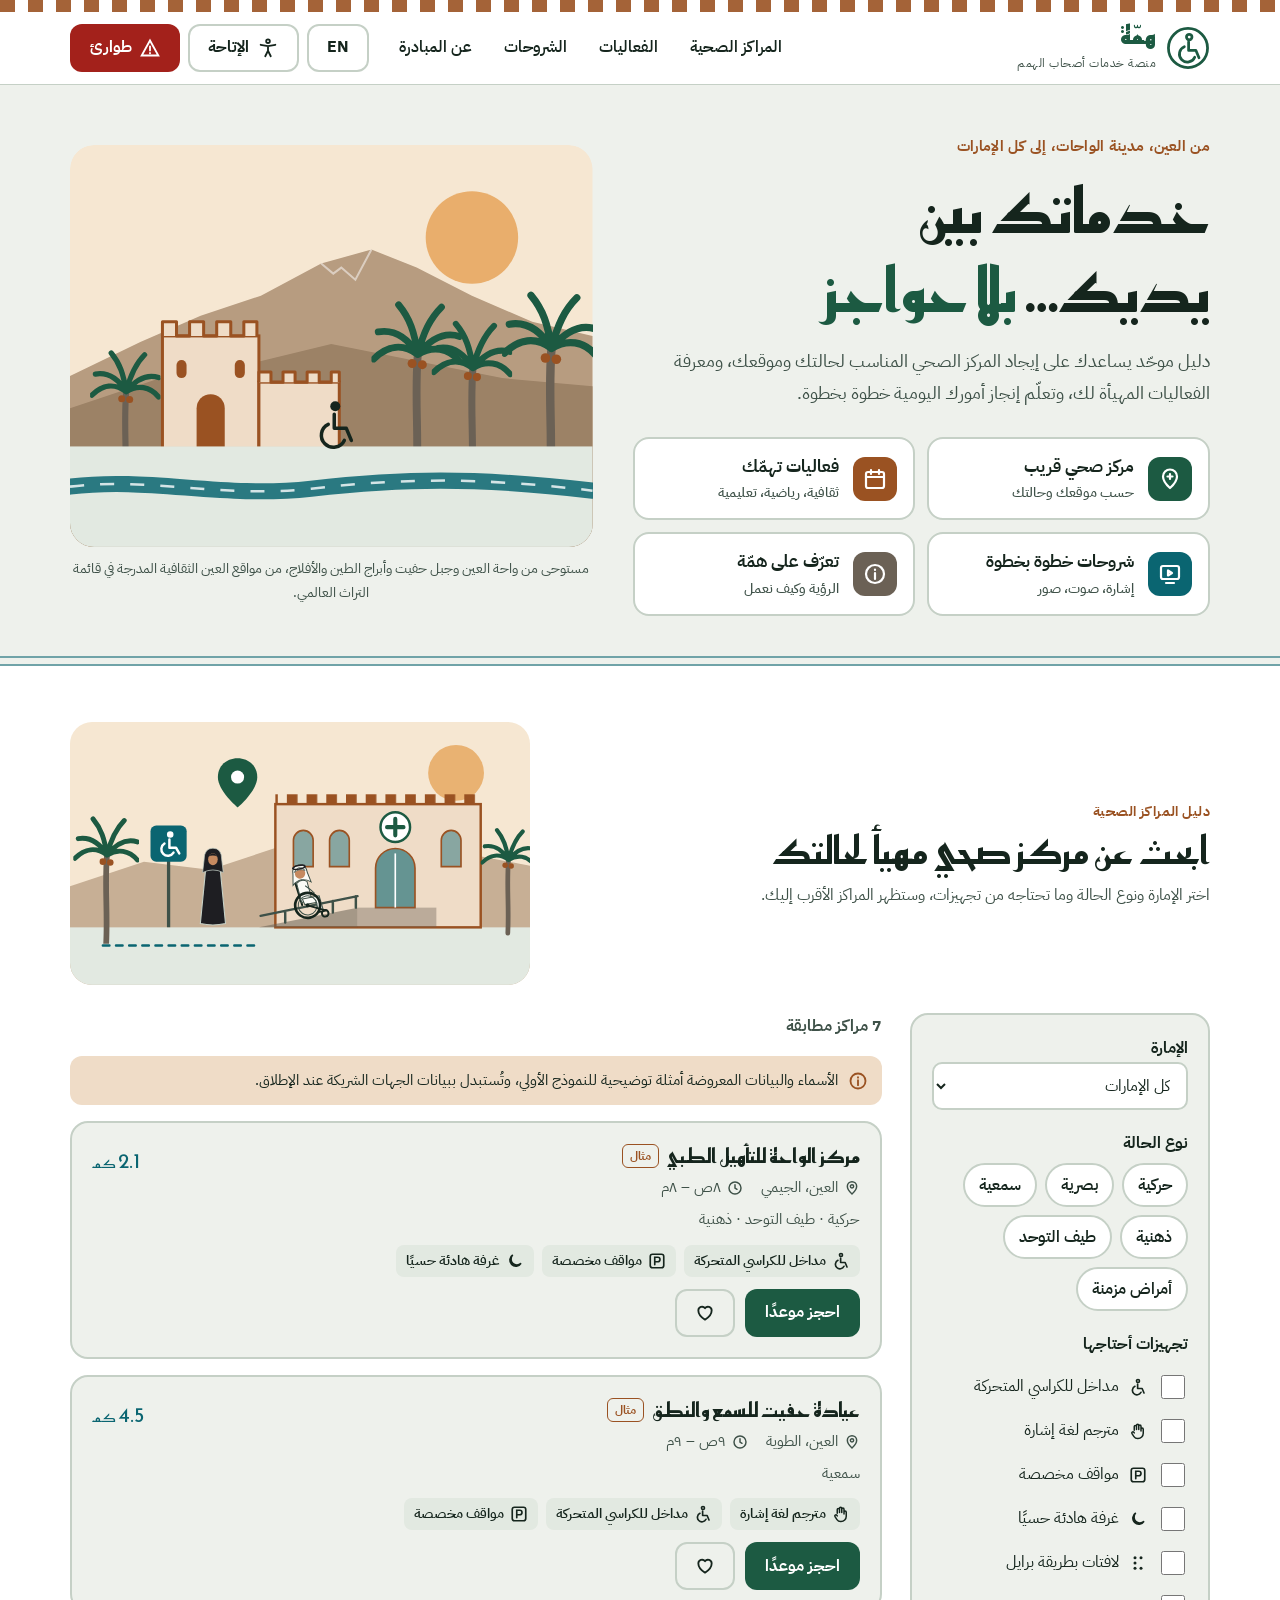
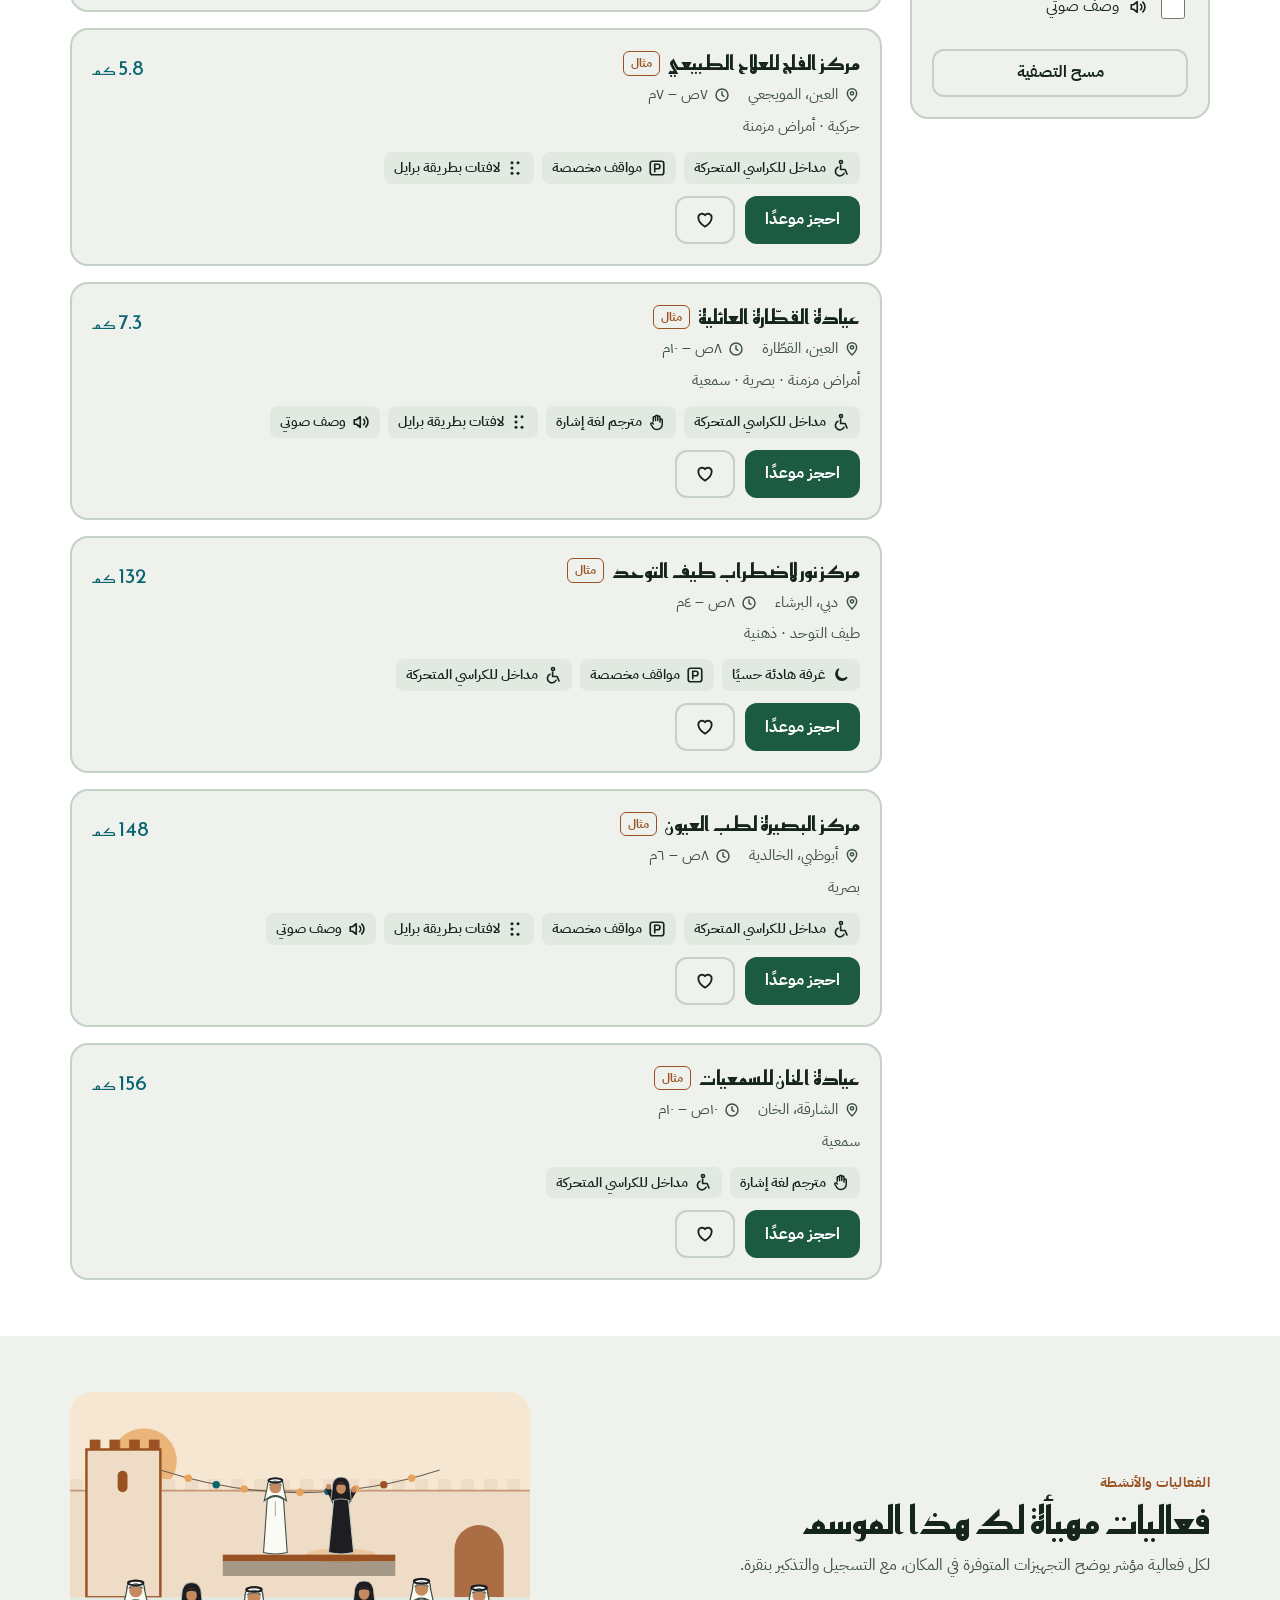
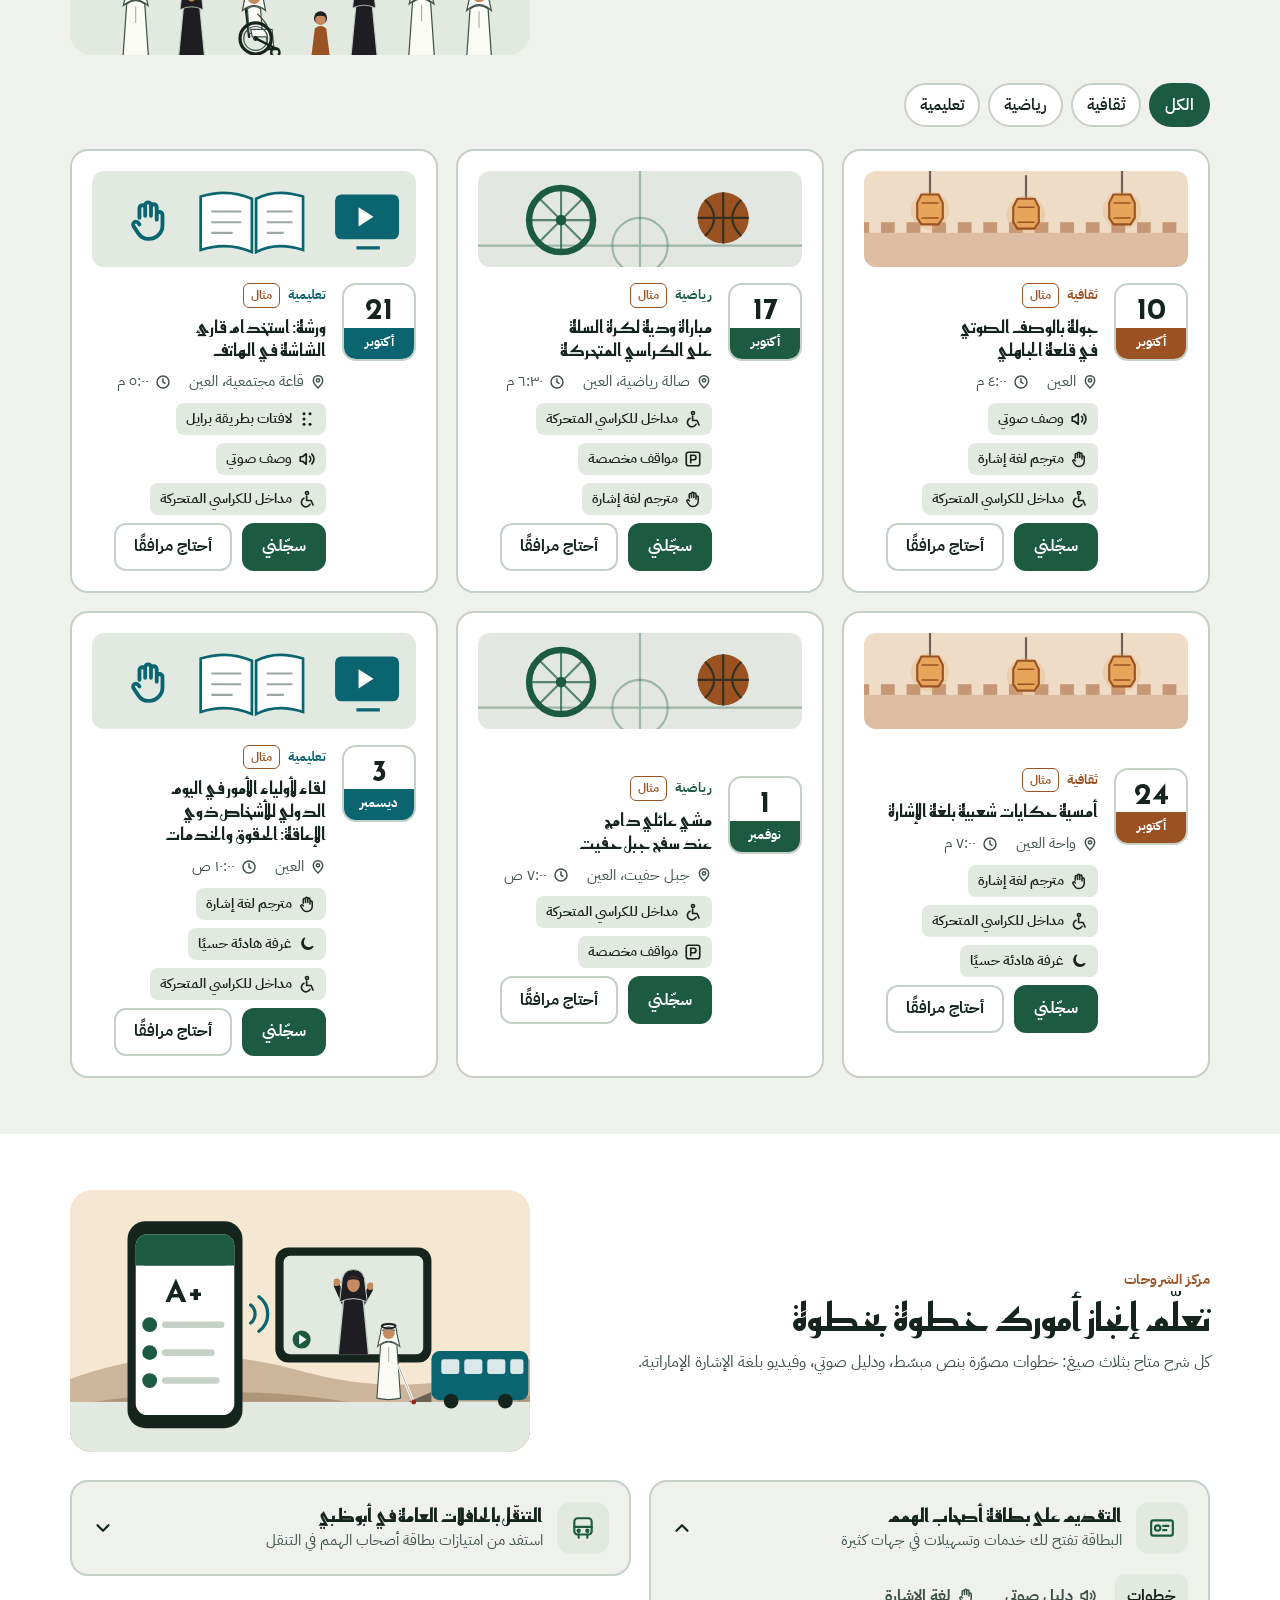
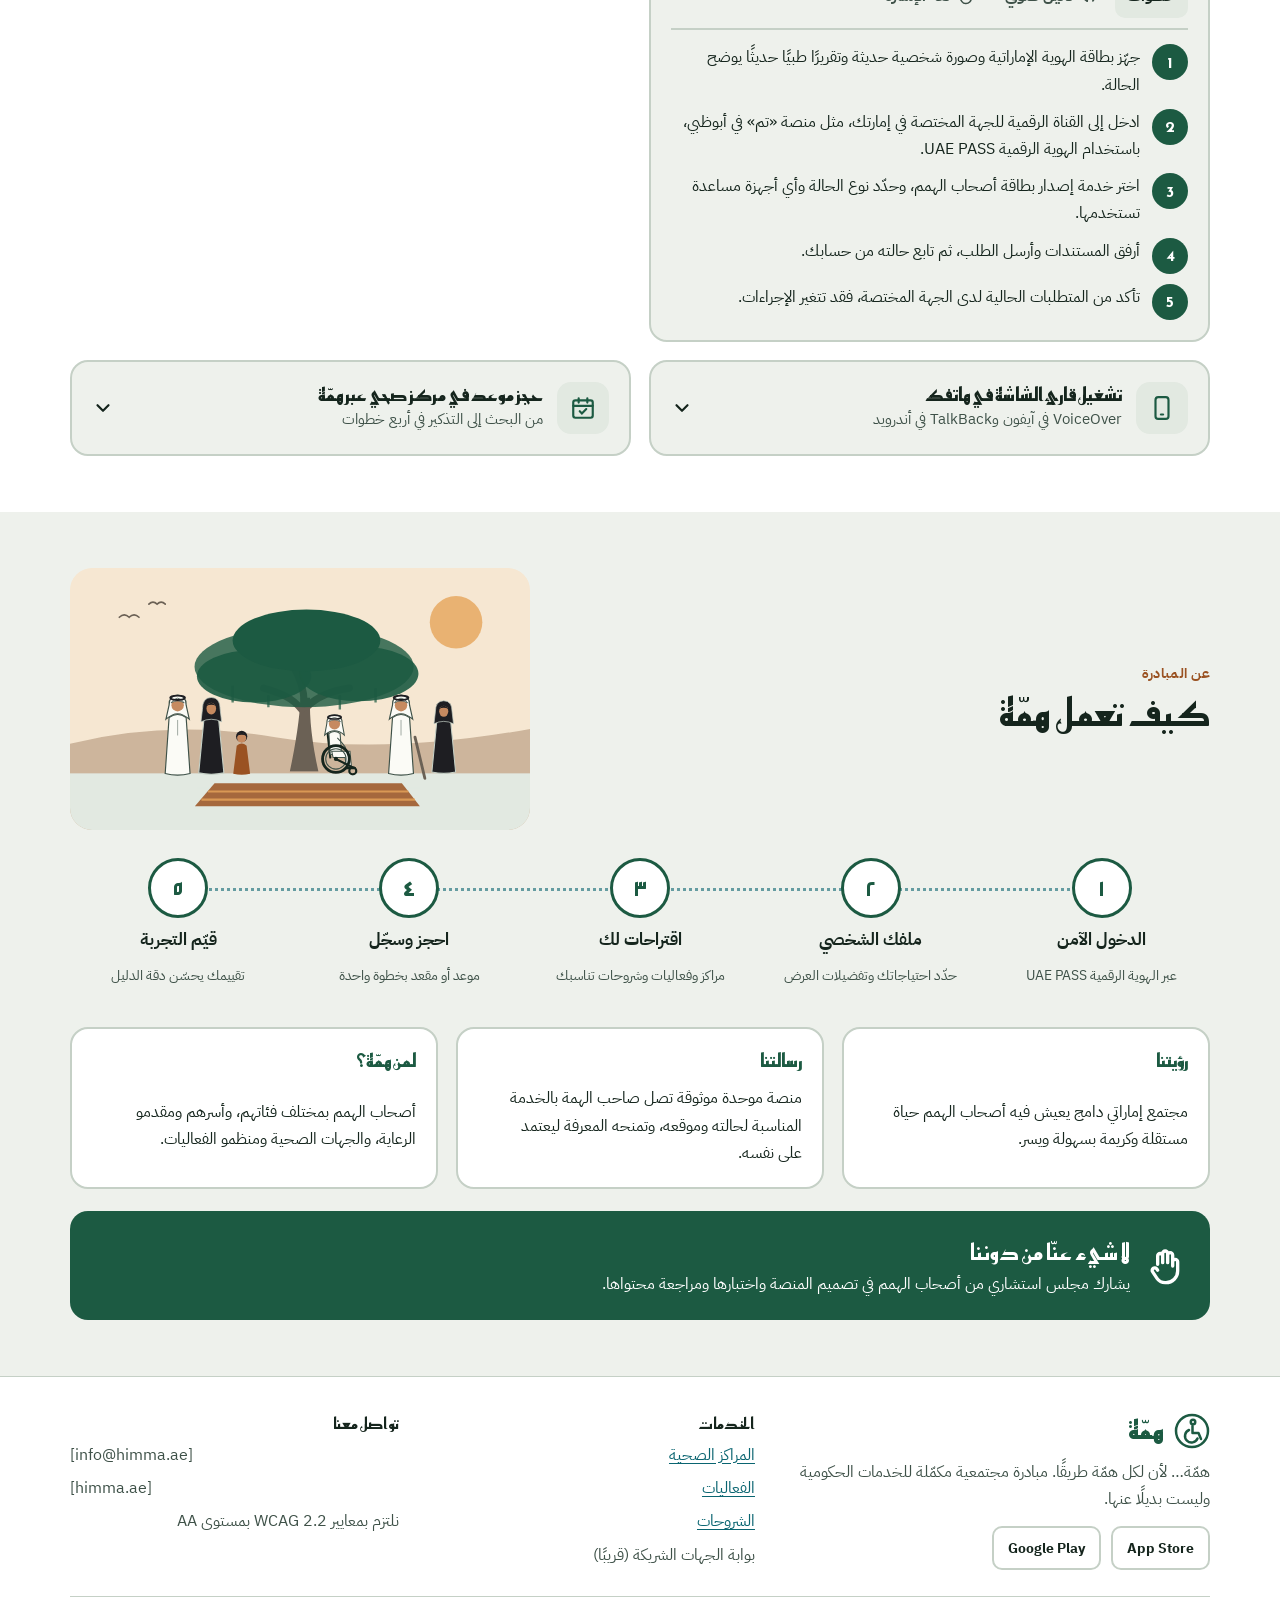
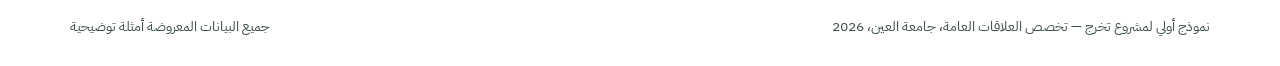
==== index.html @ d686d7bb "Rename index.html .html to index.html" ====
<!doctype html><html><head><meta charset=utf8><meta name=viewport content="width=device-width,initial-scale=1,viewport-fit=cover"><style>:root{color-scheme:light;box-sizing:border-box;padding-top:env(safe-area-inset-top,0px);padding-bottom:env(safe-area-inset-bottom,0px)}html{scroll-padding-top:env(safe-area-inset-top,0px)}body{margin:0;padding:0;font:14px -apple-system,BlinkMacSystemFont,sans-serif;background:#faf9f5;color:#141413}img{max-width:100%}[hidden]:not([hidden=until-found i]){display:none!important}</style></head><body>
<title>همّة · Himma</title>
<link rel="preconnect" href="https://fonts.googleapis.com">
<link rel="preconnect" href="https://fonts.gstatic.com" crossorigin>
<link rel="stylesheet" href="https://fonts.googleapis.com/css2?family=Reem+Kufi:wght@500;700&family=IBM+Plex+Sans+Arabic:wght@400;500;600;700&family=Atkinson+Hyperlegible:wght@400;700&family=Tajawal:wght@400;500;700&display=swap">
<style>
:root{
  --bg:#EEF1EC; --surface:#FFFFFF; --surface-2:#E2E9E1; --ink:#15251D; --ink-2:#3E5148;
  --line:#C5D0C6; --palm:#1C5A42; --falaj:#0A6571; --adobe:#9A5222; --adobe-soft:#EFDCC7;
  --stone:#6B6155; --danger:#A3211B; --on-accent:#FFFFFF; --sky:#F6E7D2; --sun:#E7A55B;
  --ridge:#B79C80; --ridge-2:#9C8266; --focus:#0A6571;
  --skin:#C68A60; --robe:#FBFBF6; --abaya:#1E1E22;
  --font-display:'Reem Kufi','IBM Plex Sans Arabic',Tahoma,sans-serif;
  --font-body:'IBM Plex Sans Arabic',Tahoma,'Segoe UI',sans-serif;
  --radius:14px; --tap:48px;
  color-scheme:light;
}
@media (prefers-color-scheme: dark){
  :root:not([data-theme="light"]){
    --bg:#0F1713; --surface:#16211B; --surface-2:#1E2B24; --ink:#E7EEE9; --ink-2:#B2C1B7;
    --line:#2E3E35; --palm:#62BD95; --falaj:#55C3CE; --adobe:#E39E66; --adobe-soft:#3A2B1E;
    --stone:#B8AC9C; --danger:#F07C73; --on-accent:#0F1713; --sky:#1B2620; --sun:#C98A45;
    --ridge:#4B4034; --ridge-2:#3A3129; --focus:#55C3CE; --skin:#B07A55; --robe:#D9DFD7; --abaya:#08090A; color-scheme:dark;
  }
}
:root[data-theme="dark"]{
  --bg:#0F1713; --surface:#16211B; --surface-2:#1E2B24; --ink:#E7EEE9; --ink-2:#B2C1B7;
  --line:#2E3E35; --palm:#62BD95; --falaj:#55C3CE; --adobe:#E39E66; --adobe-soft:#3A2B1E;
  --stone:#B8AC9C; --danger:#F07C73; --on-accent:#0F1713; --sky:#1B2620; --sun:#C98A45;
  --ridge:#4B4034; --ridge-2:#3A3129; --focus:#55C3CE; --skin:#B07A55; --robe:#D9DFD7; --abaya:#08090A; color-scheme:dark;
}
/* High-contrast mode (user choice, wins over both themes) */
:root.hc{
  --bg:#000; --surface:#000; --surface-2:#0D0D0D; --ink:#FFF; --ink-2:#FFF; --line:#FFF;
  --palm:#FFE500; --falaj:#7FE8FF; --adobe:#FFB067; --adobe-soft:#1A1A1A; --stone:#FFF;
  --danger:#FF8A80; --on-accent:#000; --sky:#000; --sun:#FFE500; --ridge:#333; --ridge-2:#222;
  --focus:#FFE500; --skin:#C68A60; --robe:#FFFFFF; --abaya:#333; color-scheme:dark;
}
:root.readable{ --font-body:'Atkinson Hyperlegible','Tajawal',Tahoma,sans-serif; --font-display:'Atkinson Hyperlegible','Tajawal',Tahoma,sans-serif; }
html{font-size:100%} html.fs-1{font-size:112.5%} html.fs-2{font-size:125%} html.fs-3{font-size:140%}
body{background:var(--bg);color:var(--ink);font-family:var(--font-body);font-size:1rem;line-height:1.7;margin:0}
.readable body, .readable{letter-spacing:.01em;word-spacing:.08em}
*{box-sizing:border-box} [hidden]{display:none!important}
a{color:var(--falaj);text-underline-offset:3px}
:focus-visible{outline:3px solid var(--focus);outline-offset:3px;border-radius:6px}
h1,h2,h3{font-family:var(--font-display);line-height:1.3;text-wrap:balance;margin:0}
p{margin:0;text-wrap:pretty}
button,select,input{font:inherit;color:inherit}
.wrap{max-width:1180px;margin-inline:auto;padding-inline:20px}
.sr-only{position:absolute;width:1px;height:1px;overflow:hidden;clip:rect(0 0 0 0);white-space:nowrap}
.skip{position:absolute;inset-inline-start:12px;top:-60px;background:var(--palm);color:var(--on-accent);padding:10px 16px;border-radius:10px;z-index:100;font-weight:700}
.skip:focus{top:12px}

/* Fort merlon border — crenellations of Al Jahili & Qasr Al Muwaiji */
.merlons{height:12px;background:linear-gradient(90deg,var(--adobe) 55%,transparent 0) 0 0/28px 12px repeat-x;opacity:.9}
.falaj-line{height:10px;border-block:2px solid var(--falaj);opacity:.55;margin-block:0}

/* Header */
header.site{position:sticky;top:env(safe-area-inset-top,0px);z-index:50;background:var(--surface);border-bottom:1px solid var(--line)}
.bar{display:flex;align-items:center;gap:16px;min-height:72px;flex-wrap:wrap;padding-block:8px}
.brand{display:flex;align-items:center;gap:10px;text-decoration:none;color:var(--ink)}
.brand b{font-family:var(--font-display);font-size:1.6rem;color:var(--palm);line-height:1}
.brand small{display:block;font-size:.75rem;color:var(--ink-2);letter-spacing:.04em}
nav.main{margin-inline-start:auto}
nav.main ul{list-style:none;display:flex;gap:4px;margin:0;padding:0;flex-wrap:wrap}
nav.main a{display:flex;align-items:center;min-height:var(--tap);padding-inline:14px;border-radius:10px;color:var(--ink);text-decoration:none;font-weight:600}
nav.main a:hover{background:var(--surface-2)}
.tools{display:flex;gap:8px;align-items:center}
.btn{display:inline-flex;align-items:center;justify-content:center;gap:8px;min-height:var(--tap);padding-inline:18px;border-radius:12px;border:2px solid transparent;font-weight:700;cursor:pointer;text-decoration:none;background:var(--surface-2);color:var(--ink);transition:background .15s,transform .15s}
.btn:hover{transform:translateY(-1px)}
.btn.primary{background:var(--palm);color:var(--on-accent)}
.btn.outline{background:transparent;border-color:var(--line)}
.btn.danger{background:var(--danger);color:var(--on-accent)}
.btn svg{flex-shrink:0}
.menu-toggle{display:none}
@media (max-width:980px){
  .menu-toggle{display:inline-flex}
  nav.main{order:5;width:100%;margin:0}
  nav.main ul{display:none;flex-direction:column;padding-bottom:10px}
  nav.main.open ul{display:flex}
  .tools{margin-inline-start:auto}
}
@media (max-width:520px){ .tools .label-long{display:none} .brand small{display:none} }

/* Popovers (a11y + emergency) */
.pop{position:absolute;inset-inline-end:20px;top:calc(100% + 8px);width:min(380px,calc(100vw - 32px));background:var(--surface);border:2px solid var(--line);border-radius:18px;padding:20px;box-shadow:0 18px 40px rgba(0,0,0,.18);display:grid;gap:14px}
.pop h2{font-size:1.2rem}
.opt-row{display:flex;align-items:center;justify-content:space-between;gap:12px}
.seg{display:flex;gap:6px}
.seg button{min-width:var(--tap);min-height:var(--tap);border-radius:10px;border:2px solid var(--line);background:var(--surface);font-weight:700;cursor:pointer}
.seg button[aria-pressed="true"]{background:var(--palm);color:var(--on-accent);border-color:var(--palm)}
.switch{position:relative;width:60px;height:34px;border-radius:999px;border:2px solid var(--line);background:var(--surface-2);cursor:pointer;flex-shrink:0}
.switch::after{content:"";position:absolute;top:3px;inset-inline-start:3px;width:24px;height:24px;border-radius:50%;background:var(--ink-2);transition:inset-inline-start .15s}
.switch[aria-checked="true"]{background:var(--palm);border-color:var(--palm)}
.switch[aria-checked="true"]::after{inset-inline-start:29px;background:var(--on-accent)}
.em-num{display:flex;justify-content:space-between;align-items:center;padding:12px 14px;border-radius:12px;background:var(--surface-2);font-weight:700}
.em-num span:last-child{font-family:var(--font-display);font-size:1.6rem;color:var(--danger);direction:ltr}

/* Hero */
.hero{padding-block:48px 40px}
.hero-grid{display:grid;grid-template-columns:1.05fr .95fr;gap:40px;align-items:center}
.eyebrow{display:inline-flex;align-items:center;gap:8px;font-weight:700;color:var(--adobe);font-size:.95rem;letter-spacing:.02em}
.hero h1{font-size:clamp(2.2rem,5vw,3.8rem);margin-block:12px 16px;color:var(--ink)}
.hero h1 em{font-style:normal;color:var(--palm)}
.hero .lead{font-size:1.15rem;color:var(--ink-2);max-width:56ch}
.quick{display:grid;grid-template-columns:repeat(2,minmax(0,1fr));gap:12px;margin-top:28px}
.quick a{display:flex;align-items:center;gap:14px;min-height:76px;padding:14px 16px;border-radius:16px;background:var(--surface);border:2px solid var(--line);text-decoration:none;color:var(--ink);font-weight:700;font-size:1.05rem;transition:border-color .15s,transform .15s}
.quick a:hover{border-color:var(--palm);transform:translateY(-2px)}
.quick .ic{width:44px;height:44px;border-radius:12px;display:grid;place-items:center;flex-shrink:0;color:var(--on-accent)}
.quick small{display:block;font-weight:500;color:var(--ink-2);font-size:.85rem}
.scene{width:100%;max-width:100%;height:auto;border-radius:24px;display:block}
.scene-cap{font-size:.85rem;color:var(--ink-2);margin-top:10px;text-align:center}
@media (max-width:860px){ .hero-grid{grid-template-columns:1fr} .scene-box{order:-1} .quick{grid-template-columns:1fr} }

/* Sections */
section.block{padding-block:56px}
section.alt{background:var(--surface)}
.sec-head{display:flex;flex-wrap:wrap;align-items:end;justify-content:space-between;gap:16px;margin-bottom:28px}
.sec-head h2{font-size:clamp(1.7rem,3.2vw,2.4rem)}
.sec-head p{color:var(--ink-2);max-width:60ch;margin-top:6px}
.kicker{font-weight:700;color:var(--adobe);font-size:.9rem;letter-spacing:.03em}
.note{display:flex;gap:10px;align-items:flex-start;background:var(--adobe-soft);border-radius:12px;padding:12px 14px;font-size:.92rem;color:var(--ink)}

/* Section illustrations */
.sec-head.with-art{display:grid;grid-template-columns:minmax(0,1fr) minmax(0,460px);align-items:center;gap:32px}
.art{margin:0}
.art svg{width:100%;height:auto;display:block;border-radius:22px;max-width:100%}
.art figcaption{font-size:.85rem;color:var(--ink-2);margin-top:8px}
.ev-art{grid-column:1/-1;width:100%;height:96px;display:block;border-radius:12px}
.simple .art,.simple .ev-art{display:none!important}
.simple .sec-head.with-art{grid-template-columns:1fr}
@media (max-width:860px){ .sec-head.with-art{grid-template-columns:1fr} }

/* Finder */
.finder{display:grid;grid-template-columns:300px 1fr;gap:28px;align-items:start}
.filters{background:var(--surface);border:2px solid var(--line);border-radius:18px;padding:20px;display:grid;gap:20px;position:sticky;top:96px}
section.alt .filters{background:var(--bg)}
.filters fieldset{border:0;margin:0;padding:0;display:grid;gap:10px}
.filters legend,.flabel{font-weight:700;margin-bottom:6px;padding:0}
select{min-height:var(--tap);border-radius:10px;border:2px solid var(--line);background:var(--surface);padding-inline:12px;width:100%}
.chips{display:flex;flex-wrap:wrap;gap:8px}
.chip{min-height:44px;padding-inline:14px;border-radius:999px;border:2px solid var(--line);background:var(--surface);cursor:pointer;font-weight:600;display:inline-flex;align-items:center;gap:6px}
.chip[aria-pressed="true"]{background:var(--palm);color:var(--on-accent);border-color:var(--palm)}
.check{display:flex;align-items:center;gap:10px;min-height:44px;cursor:pointer}
.check input{width:24px;height:24px;accent-color:var(--palm)}
.results{display:grid;gap:16px}
.count{font-weight:700;color:var(--ink-2)}
.card{background:var(--surface);border:2px solid var(--line);border-radius:18px;padding:20px;display:grid;gap:12px}
section.alt .card{background:var(--bg)}
.card-top{display:flex;justify-content:space-between;gap:12px;align-items:flex-start}
.card h3{font-size:1.25rem}
.meta{display:flex;flex-wrap:wrap;gap:6px 18px;color:var(--ink-2);font-size:.95rem}
.meta span{display:inline-flex;align-items:center;gap:6px}
.dist{font-family:var(--font-display);font-size:1.3rem;color:var(--falaj);white-space:nowrap;font-variant-numeric:tabular-nums}
.feat{display:flex;flex-wrap:wrap;gap:8px}
.feat span{display:inline-flex;align-items:center;gap:6px;padding:4px 10px;border-radius:8px;background:var(--surface-2);font-size:.88rem;font-weight:600}
.ex{font-size:.75rem;font-weight:700;color:var(--adobe);border:1.5px solid var(--adobe);border-radius:6px;padding:1px 7px;white-space:nowrap}
.actions{display:flex;flex-wrap:wrap;gap:10px;align-items:center}
.status{font-size:.92rem;font-weight:600;color:var(--palm)}
.fav[aria-pressed="true"]{color:var(--danger);border-color:var(--danger)}
.empty{padding:28px;text-align:center;border:2px dashed var(--line);border-radius:18px;color:var(--ink-2)}
@media (max-width:860px){ .finder{grid-template-columns:1fr} .filters{position:static} }

/* Events */
.tabs{display:flex;flex-wrap:wrap;gap:8px;margin-bottom:22px}
.events{display:grid;grid-template-columns:repeat(auto-fill,minmax(320px,1fr));gap:18px}
.ev{display:grid;grid-template-columns:auto 1fr;gap:16px;align-items:start}
.date{width:74px;border-radius:14px;overflow:hidden;text-align:center;border:2px solid var(--line);background:var(--surface)}
.date b{display:block;font-family:var(--font-display);font-size:1.9rem;line-height:1.2;padding-top:6px;font-variant-numeric:tabular-nums}
.date span{display:block;font-size:.8rem;font-weight:700;padding:3px 0 6px}
.cat-cultural{--cat:var(--adobe)} .cat-sports{--cat:var(--palm)} .cat-educational{--cat:var(--falaj)}
.ev .date span{background:var(--cat);color:var(--on-accent)}
.tag{font-size:.82rem;font-weight:700;color:var(--cat)}
@media (max-width:420px){ .events{grid-template-columns:1fr} }

/* Tutorials */
.tuts{display:grid;grid-template-columns:repeat(2,minmax(0,1fr));gap:18px;align-items:start}
.tut{padding:0;overflow:hidden}
.tut summary{list-style:none;cursor:pointer;display:flex;gap:14px;align-items:center;padding:20px;min-height:var(--tap)}
.tut summary::-webkit-details-marker{display:none}
.tut .ic{width:52px;height:52px;border-radius:14px;display:grid;place-items:center;background:var(--surface-2);color:var(--palm);flex-shrink:0}
.tut summary h3{font-size:1.15rem}
.tut summary p{color:var(--ink-2);font-size:.92rem}
.chev{margin-inline-start:auto;transition:transform .2s;flex-shrink:0}
.tut[open] .chev{transform:rotate(180deg)}
.tut-body{padding:0 20px 20px;display:grid;gap:14px}
.fmt{display:flex;gap:6px;flex-wrap:wrap;border-bottom:2px solid var(--line);padding-bottom:10px}
.fmt button{min-height:44px;padding-inline:12px;border-radius:10px;border:0;background:transparent;font-weight:700;cursor:pointer;display:inline-flex;align-items:center;gap:6px;color:var(--ink-2)}
.fmt button[aria-selected="true"]{background:var(--surface-2);color:var(--ink)}
ol.steps{margin:0;padding:0;list-style:none;counter-reset:s;display:grid;gap:10px}
ol.steps li{counter-increment:s;display:grid;grid-template-columns:36px 1fr;gap:12px;align-items:start}
ol.steps li::before{content:counter(s);width:36px;height:36px;border-radius:50%;background:var(--palm);color:var(--on-accent);display:grid;place-items:center;font-weight:700;font-family:var(--font-display)}
.sign-box{border:2px dashed var(--line);border-radius:14px;padding:22px;display:flex;gap:14px;align-items:center;color:var(--ink-2)}
.audio-box{display:grid;gap:12px}
@media (max-width:760px){ .tuts{grid-template-columns:1fr} }

/* Journey */
.journey{display:grid;grid-template-columns:repeat(5,minmax(0,1fr));gap:14px;list-style:none;padding:0;margin:0;position:relative}
.journey::before{content:"";position:absolute;top:30px;inset-inline:10%;height:0;border-top:3px dotted var(--falaj);opacity:.6}
.journey li{position:relative;text-align:center;display:grid;gap:8px;justify-items:center}
.journey .n{width:60px;height:60px;border-radius:50%;background:var(--surface);border:3px solid var(--palm);display:grid;place-items:center;font-family:var(--font-display);font-size:1.5rem;color:var(--palm);font-weight:700}
.journey b{font-size:1.05rem}
.journey p{font-size:.9rem;color:var(--ink-2)}
@media (max-width:760px){ .journey{grid-template-columns:1fr;text-align:start} .journey::before{display:none} .journey li{grid-template-columns:60px 1fr;text-align:start;justify-items:start;align-items:center} .journey li p{grid-column:2} }

/* About */
.about{display:grid;grid-template-columns:repeat(3,minmax(0,1fr));gap:18px}
.about .card h3{font-size:1.15rem;color:var(--palm)}
@media (max-width:760px){ .about{grid-template-columns:1fr} }
.quote{margin-top:22px;padding:22px 24px;border-radius:18px;background:var(--palm);color:var(--on-accent);display:flex;gap:16px;align-items:center;flex-wrap:wrap}
.quote b{font-family:var(--font-display);font-size:1.4rem}

/* Footer */
footer.site{background:var(--surface);border-top:1px solid var(--line);padding-block:36px 28px}
.foot{display:grid;grid-template-columns:1.3fr 1fr 1fr;gap:28px}
.foot h3{font-size:1rem;margin-bottom:8px}
.foot ul{list-style:none;padding:0;margin:0;display:grid;gap:6px;color:var(--ink-2)}
.stores{display:flex;gap:10px;flex-wrap:wrap;margin-top:12px}
.stores span{border:2px solid var(--line);border-radius:10px;padding:8px 14px;font-weight:700;font-size:.9rem}
.fine{margin-top:26px;padding-top:18px;border-top:1px solid var(--line);font-size:.85rem;color:var(--ink-2);display:flex;flex-wrap:wrap;justify-content:space-between;gap:10px}
@media (max-width:760px){ .foot{grid-template-columns:1fr} }

/* Simple mode: fewer decorations, larger targets, hide secondary text */
.simple .secondary,.simple .scene-box,.simple .merlons,.simple .falaj-line{display:none!important}
.simple .hero-grid{grid-template-columns:1fr}
.simple{--tap:58px}
.simple .quick a{min-height:92px;font-size:1.2rem}

@media (prefers-reduced-motion: reduce){ *{transition:none!important;animation:none!important} }
.rm *{transition:none!important;animation:none!important}
.sway{transform-origin:50% 100%;animation:sway 6s ease-in-out infinite}
@keyframes sway{0%,100%{transform:rotate(-1.2deg)}50%{transform:rotate(1.2deg)}}
.ripple{animation:flow 5s linear infinite}
@keyframes flow{to{stroke-dashoffset:-60}}
</style>

<a class="skip" href="#main" data-i18n="skip">تخطَّ إلى المحتوى</a>
<div id="live" class="sr-only" aria-live="polite"></div>
<svg width="0" height="0" style="position:absolute" aria-hidden="true" focusable="false"><defs>
<pattern id="merlonA" width="24" height="12" patternUnits="userSpaceOnUse"><rect width="13" height="12" fill="var(--adobe)"/></pattern>
<pattern id="merlonS" width="28" height="14" patternUnits="userSpaceOnUse"><rect width="16" height="14" fill="var(--adobe-soft)"/></pattern>
<symbol id="man" viewBox="0 0 40 110">
 <path d="M9 34 Q20 26 31 34 L36 106 Q20 110 4 106 Z" fill="var(--robe)" stroke="var(--ink-2)" stroke-width="1.5"/>
 <path d="M20 37 v20" stroke="var(--ink-2)" stroke-width="1.2" opacity=".5"/>
 <path d="M9 18 Q9 5 20 5 Q31 5 31 18 L35 36 Q27 29 20 29 Q13 29 5 36 Z" fill="var(--robe)" stroke="var(--ink-2)" stroke-width="1.5"/>
 <circle cx="20" cy="18" r="8" fill="var(--skin)"/>
 <path d="M11.5 15 Q20 3 28.5 15 Q20 10 11.5 15 Z" fill="var(--robe)" stroke="var(--ink-2)" stroke-width="1"/>
 <ellipse cx="20" cy="8.5" rx="9.5" ry="2.8" fill="none" stroke="var(--abaya)" stroke-width="2.4"/>
</symbol>
<symbol id="woman" viewBox="0 0 40 110">
 <path d="M10 34 Q20 27 30 34 L37 106 Q20 110 3 106 Z" fill="var(--abaya)" stroke="var(--line)" stroke-width="1.5"/>
 <path d="M8 20 Q8 4 20 4 Q32 4 32 20 L34 37 Q20 30 6 37 Z" fill="var(--abaya)" stroke="var(--line)" stroke-width="1"/>
 <ellipse cx="20" cy="19" rx="6.5" ry="8" fill="var(--skin)"/>
 <path d="M13 16 Q20 6 27 16 Q20 12 13 16 Z" fill="var(--abaya)"/>
</symbol>
<symbol id="interp" viewBox="0 0 40 110">
 <path d="M11 38 L3 20" stroke="var(--abaya)" stroke-width="6" stroke-linecap="round"/><circle cx="3" cy="17" r="3.8" fill="var(--skin)"/>
 <path d="M29 38 L37 24" stroke="var(--abaya)" stroke-width="6" stroke-linecap="round"/><circle cx="37.5" cy="21" r="3.8" fill="var(--skin)"/>
 <use href="#woman" width="40" height="110"/>
</symbol>
<symbol id="kid" viewBox="0 0 30 70">
 <path d="M8 26 Q15 20 22 26 L27 66 Q15 69 3 66 Z" fill="var(--adobe)"/>
 <circle cx="15" cy="13" r="8" fill="var(--abaya)"/><circle cx="15" cy="15" r="6.5" fill="var(--skin)"/>
 <path d="M8 12 Q15 3 22 12 Q15 9 8 12 Z" fill="var(--abaya)"/>
</symbol>
<symbol id="wc" viewBox="0 0 70 90">
 <path d="M18 28 L22 64" stroke="var(--ink)" stroke-width="3" stroke-linecap="round"/>
 <path d="M20 30 Q28 24 36 30 L38 58 L22 60 Z" fill="var(--robe)" stroke="var(--ink-2)" stroke-width="1.5"/>
 <path d="M24 55 L50 55 L52 76 L45 76 L43 64 L26 64 Z" fill="var(--robe)" stroke="var(--ink-2)" stroke-width="1.5"/>
 <path d="M32 36 Q40 44 44 50" stroke="var(--ink-2)" stroke-width="1.5" fill="none"/>
 <circle cx="30" cy="66" r="19" fill="none" stroke="var(--ink)" stroke-width="4"/>
 <circle cx="30" cy="66" r="14.5" fill="none" stroke="var(--ink-2)" stroke-width="1.5"/>
 <circle cx="30" cy="66" r="3" fill="var(--ink)"/>
 <path d="M30 66 L54 78 M44 79 L57 79" stroke="var(--ink)" stroke-width="3" stroke-linecap="round"/>
 <circle cx="54" cy="83" r="5" fill="none" stroke="var(--ink)" stroke-width="3"/>
 <path d="M17 16 Q17 3 28 3 Q39 3 39 16 L42 32 Q35 26 28 26 Q21 26 14 32 Z" fill="var(--robe)" stroke="var(--ink-2)" stroke-width="1.5"/>
 <circle cx="28" cy="16" r="8" fill="var(--skin)"/>
 <path d="M19.5 13 Q28 1 36.5 13 Q28 8 19.5 13 Z" fill="var(--robe)" stroke="var(--ink-2)" stroke-width="1"/>
 <ellipse cx="28" cy="6.5" rx="9.5" ry="2.7" fill="none" stroke="var(--abaya)" stroke-width="2.4"/>
</symbol>
<symbol id="ghaf" viewBox="0 0 200 150">
 <path d="M88 150 Q96 112 97 88 L105 88 Q104 114 112 150 Z" fill="var(--stone)"/>
 <path d="M98 98 C90 88 80 84 66 80 M102 96 C112 86 124 82 138 80 M100 92 C100 80 96 70 90 60" stroke="var(--stone)" stroke-width="6" stroke-linecap="round" fill="none"/>
 <ellipse cx="100" cy="62" rx="92" ry="34" fill="var(--palm)" opacity=".8"/>
 <ellipse cx="58" cy="70" rx="48" ry="22" fill="var(--palm)" opacity=".9"/>
 <ellipse cx="146" cy="68" rx="50" ry="23" fill="var(--palm)" opacity=".9"/>
 <ellipse cx="102" cy="40" rx="62" ry="26" fill="var(--palm)"/>
 <path d="M40 78 v14 M70 86 v10 M130 86 v12 M160 80 v12" stroke="var(--palm)" stroke-width="2" opacity=".7"/>
</symbol>
<g id="lant"><path d="M0 0 V22" stroke="var(--stone)" stroke-width="2"/><circle cx="0" cy="37" r="18" fill="var(--sun)" opacity=".25"/><path d="M-8 22 h16 l4 8 v14 l-4 6 h-16 l-4 -6 v-14 Z" fill="var(--sun)" stroke="var(--adobe)" stroke-width="2"/><path d="M-8 30 h16 M-8 44 h16" stroke="var(--adobe)" stroke-width="1.5"/></g>
<symbol id="ev-cultural" viewBox="0 0 320 90">
 <rect width="320" height="90" fill="var(--adobe-soft)"/>
 <rect y="58" width="320" height="32" fill="var(--adobe)" opacity=".22"/>
 <rect y="48" width="320" height="10" fill="url(#merlonA)" opacity=".5"/>
 <use href="#lant" x="70" y="0"/><use href="#lant" x="160" y="4"/><use href="#lant" x="250" y="0"/>
</symbol>
<symbol id="ev-sports" viewBox="0 0 320 90">
 <rect width="320" height="90" fill="var(--surface-2)"/>
 <path d="M0 70 H320 M160 0 V90" stroke="var(--palm)" stroke-width="2" opacity=".35"/><circle cx="160" cy="70" r="26" fill="none" stroke="var(--palm)" stroke-width="2" opacity=".35"/>
 <circle cx="86" cy="46" r="30" fill="none" stroke="var(--palm)" stroke-width="6"/>
 <path d="M86 16 V76 M56 46 H116 M65 25 L107 67 M107 25 L65 67" stroke="var(--palm)" stroke-width="2" opacity=".7"/><circle cx="86" cy="46" r="5" fill="var(--palm)"/>
 <circle cx="238" cy="44" r="24" fill="var(--adobe)"/>
 <path d="M214 44 H262 M238 20 V68 M221 27 Q238 44 221 61 M255 27 Q238 44 255 61" stroke="var(--ink)" stroke-width="2" fill="none" opacity=".75"/>
</symbol>
<symbol id="ev-educational" viewBox="0 0 320 90">
 <rect width="320" height="90" fill="var(--surface-2)"/>
 <path d="M110 24 Q135 16 158 26 V76 Q135 66 110 74 Z" fill="var(--surface)" stroke="var(--falaj)" stroke-width="2.5"/>
 <path d="M206 24 Q181 16 162 26 V76 Q181 66 206 74 Z" fill="var(--surface)" stroke="var(--falaj)" stroke-width="2.5"/>
 <path d="M120 38 h28 M120 48 h28 M120 58 h20 M172 38 h24 M172 48 h24 M172 58 h16" stroke="var(--ink-2)" stroke-width="2" opacity=".5"/>
 <rect x="236" y="22" width="60" height="42" rx="6" fill="var(--falaj)"/><path d="M258 34 v18 l14 -9 Z" fill="var(--surface)"/><path d="M256 72 h22" stroke="var(--falaj)" stroke-width="3"/>
 <g transform="translate(40 24) scale(1.8)" fill="none" stroke="var(--falaj)" stroke-width="2" stroke-linecap="round" stroke-linejoin="round"><path d="M7 11V6a1.5 1.5 0 0 1 3 0v4M10 10V4.5a1.5 1.5 0 0 1 3 0V10M13 10V5.5a1.5 1.5 0 0 1 3 0V12M16 9.5a1.5 1.5 0 0 1 3 0V15a7 7 0 0 1-7 7h-.5a6 6 0 0 1-4.9-2.6L4 15.5a1.5 1.5 0 0 1 2.4-1.8L7 14.5"/></g>
</symbol>
<clipPath id="tabClip"><rect x="260" y="80" width="170" height="120" rx="8"/></clipPath>
</defs></svg>


<header class="site">
  <div class="merlons" aria-hidden="true"></div>
  <div class="wrap bar" style="position:relative">
    <a class="brand" href="#top" aria-label="همّة">
      <svg width="44" height="44" viewBox="0 0 72 72" fill="none" stroke="currentColor" stroke-width="4.5" stroke-linecap="round" stroke-linejoin="round" style="color:var(--palm)" aria-hidden="true"><circle cx="36" cy="36" r="32"/><circle cx="38" cy="18" r="4.5"/><path d="M37 26v14h12l5 12"/><path d="M30 34a13 13 0 1 0 17 17"/></svg>
      <span><b data-i18n="brand">همّة</b><small data-i18n="brandSub">منصة خدمات أصحاب الهمم</small></span>
    </a>
    <nav class="main" id="nav" aria-label="القائمة الرئيسية" data-i18n-aria="navLabel">
      <ul>
        <li><a href="#centers" data-i18n="nav1">المراكز الصحية</a></li>
        <li><a href="#events" data-i18n="nav2">الفعاليات</a></li>
        <li><a href="#guides" data-i18n="nav3">الشروحات</a></li>
        <li><a href="#about" data-i18n="nav4">عن المبادرة</a></li>
      </ul>
    </nav>
    <div class="tools">
      <button class="btn outline" id="langBtn" lang="en" aria-label="Switch to English">EN</button>
      <button class="btn outline" id="a11yBtn" aria-expanded="false" aria-controls="a11yPop">
        <svg width="22" height="22" viewBox="0 0 24 24" fill="none" stroke="currentColor" stroke-width="2" stroke-linecap="round" aria-hidden="true"><circle cx="12" cy="4.5" r="2"/><path d="M4 8.5l8 1.5 8-1.5M12 10v5l-3 6M12 15l3 6"/></svg>
        <span class="label-long" data-i18n="a11y">الإتاحة</span>
      </button>
      <button class="btn danger" id="emBtn" aria-expanded="false" aria-controls="emPop">
        <svg width="20" height="20" viewBox="0 0 24 24" fill="none" stroke="currentColor" stroke-width="2.2" stroke-linecap="round" aria-hidden="true"><path d="M12 3l10 18H2z"/><path d="M12 10v5M12 18v.5"/></svg>
        <span class="label-long" data-i18n="em">طوارئ</span>
      </button>
      <button class="btn outline menu-toggle" id="menuBtn" aria-expanded="false" aria-controls="nav">
        <svg width="22" height="22" viewBox="0 0 24 24" fill="none" stroke="currentColor" stroke-width="2.2" stroke-linecap="round" aria-hidden="true"><path d="M4 7h16M4 12h16M4 17h16"/></svg>
        <span class="sr-only" data-i18n="menu">القائمة</span>
      </button>
    </div>

    <div class="pop" id="a11yPop" role="dialog" aria-labelledby="a11yTitle" hidden>
      <h2 id="a11yTitle" data-i18n="a11yTitle">إعدادات الإتاحة</h2>
      <div class="opt-row"><span data-i18n="optSize">حجم النص</span>
        <div class="seg" role="group" aria-label="حجم النص" data-i18n-aria="optSize">
          <button data-fs="0" aria-pressed="true">A</button><button data-fs="1" aria-pressed="false" style="font-size:1.1em">A</button><button data-fs="2" aria-pressed="false" style="font-size:1.25em">A</button><button data-fs="3" aria-pressed="false" style="font-size:1.4em">A</button>
        </div></div>
      <div class="opt-row"><span id="l-hc" data-i18n="optHc">تباين عالٍ</span><button class="switch" role="switch" aria-checked="false" aria-labelledby="l-hc" data-opt="hc"></button></div>
      <div class="opt-row"><span id="l-rd" data-i18n="optRead">خط سهل القراءة</span><button class="switch" role="switch" aria-checked="false" aria-labelledby="l-rd" data-opt="readable"></button></div>
      <div class="opt-row"><span id="l-sm" data-i18n="optSimple">الوضع المبسّط</span><button class="switch" role="switch" aria-checked="false" aria-labelledby="l-sm" data-opt="simple"></button></div>
      <div class="opt-row"><span id="l-rm" data-i18n="optMotion">إيقاف الحركة</span><button class="switch" role="switch" aria-checked="false" aria-labelledby="l-rm" data-opt="rm"></button></div>
      <button class="btn outline" id="resetA11y" data-i18n="optReset">استعادة الإعدادات الافتراضية</button>
    </div>

    <div class="pop" id="emPop" role="dialog" aria-labelledby="emTitle" hidden>
      <h2 id="emTitle" data-i18n="emTitle">أرقام الطوارئ في الإمارات</h2>
      <div class="em-num"><span data-i18n="emAmb">الإسعاف</span><span>998</span></div>
      <div class="em-num"><span data-i18n="emPol">الشرطة</span><span>999</span></div>
      <div class="em-num"><span data-i18n="emFire">الدفاع المدني</span><span>997</span></div>
      <p class="secondary" style="font-size:.9rem;color:var(--ink-2)" data-i18n="emNote">في التطبيق، يرسل زر الطوارئ موقعك إلى جهة الاتصال التي تحددها في ملفك.</p>
    </div>
  </div>
</header>

<main id="main">
  <section class="hero" id="top">
    <div class="wrap hero-grid">
      <div>
        <span class="eyebrow" data-i18n="eyebrow">من العين، مدينة الواحات، إلى كل الإمارات</span>
        <h1><span data-i18n="h1a">خدماتك بين يديك…</span> <em data-i18n="h1b">بلا حواجز</em></h1>
        <p class="lead" data-i18n="lead">دليل موحّد يساعدك على إيجاد المركز الصحي المناسب لحالتك وموقعك، ومعرفة الفعاليات المهيأة لك، وتعلّم إنجاز أمورك اليومية خطوة بخطوة.</p>
        <div class="quick">
          <a href="#centers"><span class="ic" style="background:var(--palm)"><svg width="24" height="24" viewBox="0 0 24 24" fill="none" stroke="currentColor" stroke-width="2.2" stroke-linecap="round" stroke-linejoin="round" aria-hidden="true"><path d="M12 21s-7-6.2-7-11.5A7 7 0 0 1 19 9.5C19 14.8 12 21 12 21z"/><path d="M12 7v5M9.5 9.5h5"/></svg></span><span><span data-i18n="q1">مركز صحي قريب</span><small class="secondary" data-i18n="q1s">حسب موقعك وحالتك</small></span></a>
          <a href="#events"><span class="ic" style="background:var(--adobe)"><svg width="24" height="24" viewBox="0 0 24 24" fill="none" stroke="currentColor" stroke-width="2.2" stroke-linecap="round" aria-hidden="true"><rect x="3" y="5" width="18" height="16" rx="2"/><path d="M3 10h18M8 3v4M16 3v4"/></svg></span><span><span data-i18n="q2">فعاليات تهمّك</span><small class="secondary" data-i18n="q2s">ثقافية، رياضية، تعليمية</small></span></a>
          <a href="#guides"><span class="ic" style="background:var(--falaj)"><svg width="24" height="24" viewBox="0 0 24 24" fill="none" stroke="currentColor" stroke-width="2.2" stroke-linecap="round" stroke-linejoin="round" aria-hidden="true"><rect x="3" y="4" width="18" height="13" rx="2"/><path d="M10 8.5v5l4-2.5z"/><path d="M8 21h8"/></svg></span><span><span data-i18n="q3">شروحات خطوة بخطوة</span><small class="secondary" data-i18n="q3s">إشارة، صوت، صور</small></span></a>
          <a href="#about"><span class="ic" style="background:var(--stone)"><svg width="24" height="24" viewBox="0 0 24 24" fill="none" stroke="currentColor" stroke-width="2.2" stroke-linecap="round" aria-hidden="true"><circle cx="12" cy="12" r="9"/><path d="M12 11v6M12 7.5v.5"/></svg></span><span><span data-i18n="q4">تعرّف على همّة</span><small class="secondary" data-i18n="q4s">الرؤية وكيف نعمل</small></span></a>
        </div>
      </div>
      <div class="scene-box">
        <svg class="scene" viewBox="0 0 520 400" role="img" aria-labelledby="sceneT">
          <title id="sceneT">رسم لواحة العين: جبل حفيت، برج طيني، نخيل، وقناة فلج</title>
          <defs>
            <symbol id="palm" viewBox="0 0 80 160">
              <path d="M40 160 C42 120 38 90 41 52" stroke="var(--stone)" stroke-width="7" fill="none" stroke-linecap="round"/>
              <path d="M41 52 C28 42 14 44 2 56 M41 52 C30 34 18 30 6 32 M41 52 C38 32 34 20 24 8 M41 52 C46 32 52 20 62 10 M41 52 C54 36 66 32 78 36 M41 52 C54 44 68 46 78 58" stroke="var(--palm)" stroke-width="6" fill="none" stroke-linecap="round"/>
              <circle cx="36" cy="60" r="4" fill="var(--adobe)"/><circle cx="45" cy="61" r="4" fill="var(--adobe)"/>
            </symbol>
          </defs>
          <rect width="520" height="400" rx="24" fill="var(--sky)"/>
          <circle cx="400" cy="92" r="46" fill="var(--sun)" opacity=".85"/>
          <path d="M0 230 L70 196 L130 170 L190 150 L250 118 L300 104 L345 122 L400 150 L460 176 L520 190 L520 400 L0 400Z" fill="var(--ridge)"/>
          <path d="M0 262 L90 232 L170 220 L260 198 L340 214 L430 232 L520 240 L520 400 L0 400Z" fill="var(--ridge-2)"/>
          <path d="M250 118 L262 128 L270 122 L284 134 L300 104" fill="none" stroke="var(--surface)" stroke-width="2" opacity=".5"/>
          <!-- round fort tower with crenellations -->
          <g>
            <rect x="92" y="190" width="96" height="112" fill="var(--adobe-soft)" stroke="var(--adobe)" stroke-width="3"/>
            <path d="M92 190 v-14 h14 v14 h13 v-14 h14 v14 h13 v-14 h14 v14 h13 v-14 h13 v14" fill="var(--adobe-soft)" stroke="var(--adobe)" stroke-width="3" stroke-linejoin="round"/>
            <path d="M126 302 v-40 a14 14 0 0 1 28 0 v40" fill="var(--adobe)"/>
            <rect x="106" y="214" width="10" height="18" rx="5" fill="var(--adobe)"/><rect x="164" y="214" width="10" height="18" rx="5" fill="var(--adobe)"/>
            <rect x="188" y="236" width="80" height="66" fill="var(--adobe-soft)" stroke="var(--adobe)" stroke-width="3"/>
            <path d="M188 236 v-10 h12 v10 h12 v-10 h12 v10 h12 v-10 h12 v10 h12 v-10 h8 v10" fill="var(--adobe-soft)" stroke="var(--adobe)" stroke-width="3" stroke-linejoin="round"/>
          </g>
          <use href="#palm" x="300" y="150" width="90" height="180" class="sway"/>
          <use href="#palm" x="360" y="170" width="80" height="160" class="sway" style="animation-delay:-2s"/>
          <use href="#palm" x="430" y="140" width="96" height="192" class="sway" style="animation-delay:-4s"/>
          <use href="#palm" x="20" y="200" width="70" height="140" class="sway" style="animation-delay:-1s"/>
          <rect x="0" y="300" width="520" height="100" fill="var(--surface-2)"/>
          <!-- falaj channel -->
          <path d="M0 340 C80 330 150 352 240 342 S400 330 520 344" fill="none" stroke="var(--falaj)" stroke-width="16" stroke-linecap="round" opacity=".85"/>
          <path d="M0 340 C80 330 150 352 240 342 S400 330 520 344" fill="none" stroke="var(--surface)" stroke-width="2.5" stroke-dasharray="14 16" class="ripple" opacity=".8"/>
          <!-- person in wheelchair on the path -->
          <g transform="translate(250 262)" stroke="var(--ink)" stroke-width="3.5" fill="none" stroke-linecap="round" stroke-linejoin="round">
            <circle cx="14" cy="-2" r="5" fill="var(--ink)" stroke="none"/>
            <path d="M13 6v14h12l5 12"/><path d="M7 16a12 12 0 1 0 16 16"/>
          </g>
        </svg>
        <p class="scene-cap secondary" data-i18n="sceneCap">مستوحى من واحة العين وجبل حفيت وأبراج الطين والأفلاج، من مواقع العين الثقافية المدرجة في قائمة التراث العالمي.</p>
      </div>
    </div>
  </section>
  <div class="falaj-line" aria-hidden="true"></div>

  <!-- HEALTH CENTRES -->
  <section class="block alt" id="centers" aria-labelledby="centersH">
    <div class="wrap">
      <div class="sec-head with-art">
        <div><span class="kicker" data-i18n="k1">دليل المراكز الصحية</span>
          <h2 id="centersH" data-i18n="centersH">ابحث عن مركز صحي مهيأ لحالتك</h2>
          <p class="secondary" data-i18n="centersP">اختر الإمارة ونوع الحالة وما تحتاجه من تجهيزات، وستظهر المراكز الأقرب إليك.</p></div>
        <figure class="art"><svg viewBox="0 0 560 320" role="img" aria-labelledby="art1t"><title id="art1t" data-i18n="art1">مركز صحي مهيأ بمنحدر ومواقف مخصصة، يصل إليه شاب على كرسي متحرك</title>
 <rect width="560" height="320" rx="22" fill="var(--sky)"/><circle cx="470" cy="62" r="34" fill="var(--sun)" opacity=".8"/>
 <path d="M0 200 L90 170 L170 180 L260 150 L340 168 L430 150 L560 175 L560 320 L0 320Z" fill="var(--ridge)" opacity=".75"/>
 <rect y="250" width="560" height="70" fill="var(--surface-2)"/>
 <use href="#palm" x="4" y="110" width="80" height="160"/>
 <rect x="250" y="100" width="250" height="150" fill="var(--adobe-soft)" stroke="var(--adobe)" stroke-width="3"/>
 <rect x="250" y="88" width="250" height="12" fill="url(#merlonA)"/>
 <path d="M272 176 v-32 a12 12 0 0 1 24 0 v32z M316 176 v-32 a12 12 0 0 1 24 0 v32z M452 176 v-32 a12 12 0 0 1 24 0 v32z" fill="var(--falaj)" fill-opacity=".45" stroke="var(--adobe)" stroke-width="2"/>
 <path d="M372 226 v-48 a24 24 0 0 1 48 0 v48z" fill="var(--falaj)" fill-opacity=".6" stroke="var(--adobe)" stroke-width="2"/><path d="M396 160 v66" stroke="var(--surface)" stroke-width="2"/>
 <circle cx="396" cy="128" r="18" fill="var(--surface)" stroke="var(--palm)" stroke-width="3"/><path d="M396 118 v20 M386 128 h20" stroke="var(--palm)" stroke-width="5" stroke-linecap="round"/>
 <rect x="350" y="226" width="96" height="24" fill="var(--stone)" opacity=".4"/>
 <polygon points="230,250 350,226 350,250" fill="var(--stone)" opacity=".55"/>
 <path d="M232 236 L350 212 M262 230 V244 M320 218 V232 M348 212 V226" stroke="var(--ink-2)" stroke-width="3" stroke-linecap="round"/>
 <use href="#wc" x="262" y="170" width="56" height="72" transform="rotate(-11 290 206)"/>
 <path d="M40 272 H224" stroke="var(--falaj)" stroke-width="3" stroke-dasharray="8 8" stroke-linecap="round"/>
 <path d="M120 250 V168" stroke="var(--ink-2)" stroke-width="4"/><rect x="98" y="126" width="44" height="44" rx="7" fill="var(--falaj)"/>
 <g stroke="var(--surface)" stroke-width="3" fill="none" stroke-linecap="round" stroke-linejoin="round"><circle cx="122" cy="137" r="2.5" fill="var(--surface)"/><path d="M121 143 v10 h8 l4 7"/><path d="M115 148 a8 8 0 1 0 11 11"/></g>
 <use href="#woman" x="156" y="150" width="36" height="99"/>
 <path d="M204 44 c-14 0 -24 10 -24 23 c0 17 24 37 24 37 s24 -20 24 -37 c0 -13 -10 -23 -24 -23z" fill="var(--palm)"/><circle cx="204" cy="67" r="8" fill="var(--surface)"/>
 <use href="#palm" x="500" y="116" width="66" height="150"/>
</svg></figure>
      </div>
      <div class="finder">
        <form class="filters" id="cFilters" aria-label="تصفية المراكز" data-i18n-aria="filterLabel">
          <div><label class="flabel" for="emirate" data-i18n="fEmirate">الإمارة</label>
            <select id="emirate"></select></div>
          <fieldset><legend data-i18n="fCond">نوع الحالة</legend><div class="chips" id="condChips"></div></fieldset>
          <fieldset><legend data-i18n="fFeat">تجهيزات أحتاجها</legend><div id="featChecks"></div></fieldset>
          <button type="button" class="btn outline" id="clearC" data-i18n="clear">مسح التصفية</button>
        </form>
        <div class="results">
          <div class="actions" style="justify-content:space-between"><span class="count" id="cCount"></span></div>
          <div class="note secondary"><svg width="20" height="20" viewBox="0 0 24 24" fill="none" stroke="var(--adobe)" stroke-width="2.2" stroke-linecap="round" aria-hidden="true" style="flex-shrink:0;margin-top:3px"><circle cx="12" cy="12" r="9"/><path d="M12 11v6M12 7.5v.5"/></svg><span data-i18n="exNote">الأسماء والبيانات المعروضة أمثلة توضيحية للنموذج الأولي، وتُستبدل ببيانات الجهات الشريكة عند الإطلاق.</span></div>
          <div id="cList" class="results"></div>
        </div>
      </div>
    </div>
  </section>

  <!-- EVENTS -->
  <section class="block" id="events" aria-labelledby="eventsH">
    <div class="wrap">
      <div class="sec-head with-art">
        <div><span class="kicker" data-i18n="k2">الفعاليات والأنشطة</span>
          <h2 id="eventsH" data-i18n="eventsH">فعاليات مهيأة لك هذا الموسم</h2>
          <p class="secondary" data-i18n="eventsP">لكل فعالية مؤشر يوضح التجهيزات المتوفرة في المكان، مع التسجيل والتذكير بنقرة.</p></div>
        <figure class="art"><svg viewBox="0 0 560 320" role="img" aria-labelledby="art2t"><title id="art2t" data-i18n="art2">أمسية في فناء قلعة طينية، مع مترجمة لغة إشارة على المسرح وجمهور متنوع</title>
 <rect width="560" height="320" rx="22" fill="var(--sky)"/><circle cx="90" cy="84" r="40" fill="var(--sun)" opacity=".75"/>
 <rect x="0" y="120" width="560" height="130" fill="var(--adobe-soft)"/><rect x="0" y="106" width="560" height="14" fill="url(#merlonS)"/>
 <path d="M0 120 H560" stroke="var(--adobe)" stroke-width="2" opacity=".5"/>
 <rect x="20" y="70" width="90" height="180" fill="var(--adobe-soft)" stroke="var(--adobe)" stroke-width="3"/><rect x="20" y="58" width="90" height="12" fill="url(#merlonA)"/>
 <rect x="58" y="96" width="12" height="26" rx="6" fill="var(--adobe)"/>
 <path d="M468 250 v-58 a30 30 0 0 1 60 0 v58z" fill="var(--adobe)" opacity=".8"/>
 <path d="M110 95 Q280 150 450 95" stroke="var(--stone)" stroke-width="1.5" fill="none"/>
 <g><circle cx="144" cy="105" r="4.5" fill="var(--sun)"/><circle cx="178" cy="113" r="4.5" fill="var(--falaj)"/><circle cx="212" cy="118" r="4.5" fill="var(--sun)"/><circle cx="246" cy="121" r="4.5" fill="var(--adobe)"/><circle cx="280" cy="122" r="4.5" fill="var(--sun)"/><circle cx="314" cy="121" r="4.5" fill="var(--falaj)"/><circle cx="348" cy="118" r="4.5" fill="var(--sun)"/><circle cx="382" cy="113" r="4.5" fill="var(--adobe)"/><circle cx="416" cy="105" r="4.5" fill="var(--sun)"/></g>
 <ellipse cx="330" cy="199" rx="44" ry="9" fill="var(--sun)" opacity=".4"/>
 <use href="#man" x="232" y="100" width="36" height="99"/><use href="#interp" x="312" y="100" width="36" height="99"/>
 <rect x="186" y="198" width="210" height="8" fill="var(--adobe)"/><rect x="186" y="206" width="210" height="18" fill="var(--stone)" opacity=".55"/>
 <rect y="250" width="560" height="70" fill="var(--surface-2)"/>
 <use href="#man" x="60" y="224" width="40" height="110"/><use href="#woman" x="128" y="228" width="40" height="110"/>
 <use href="#wc" x="196" y="234" width="70" height="90"/><use href="#kid" x="290" y="262" width="30" height="70"/>
 <use href="#woman" x="338" y="226" width="40" height="110"/><use href="#man" x="408" y="222" width="40" height="110"/><use href="#man" x="478" y="230" width="40" height="110"/>
</svg></figure>
      </div>
      <div class="tabs" role="group" aria-label="نوع الفعالية" data-i18n-aria="evType" id="evTabs"></div>
      <div class="events" id="evList"></div>
    </div>
  </section>

  <!-- GUIDES -->
  <section class="block alt" id="guides" aria-labelledby="guidesH">
    <div class="wrap">
      <div class="sec-head with-art">
        <div><span class="kicker" data-i18n="k3">مركز الشروحات</span>
          <h2 id="guidesH" data-i18n="guidesH">تعلّم إنجاز أمورك خطوة بخطوة</h2>
          <p class="secondary" data-i18n="guidesP">كل شرح متاح بثلاث صيغ: خطوات مصوّرة بنص مبسّط، ودليل صوتي، وفيديو بلغة الإشارة الإماراتية.</p></div>
        <figure class="art"><svg viewBox="0 0 560 320" role="img" aria-labelledby="art3t"><title id="art3t" data-i18n="art3">هاتف بنص مكبّر ودليل صوتي، وشاشة تعرض مترجمة لغة إشارة، وحافلة بمنحدر عند محطة</title>
 <rect width="560" height="320" rx="22" fill="var(--sky)"/>
 <path d="M0 230 Q140 180 280 220 T560 206 V320 H0Z" fill="var(--ridge)" opacity=".65"/>
 <path d="M0 262 Q180 232 340 258 T560 250 V320 H0Z" fill="var(--ridge-2)" opacity=".6"/>
 <rect y="258" width="560" height="62" fill="var(--surface-2)"/>
 <rect x="70" y="38" width="140" height="252" rx="22" fill="var(--ink)"/><rect x="80" y="54" width="120" height="220" rx="14" fill="var(--surface)"/>
 <rect x="80" y="54" width="120" height="38" rx="14" fill="var(--palm)"/><rect x="80" y="78" width="120" height="14" fill="var(--palm)"/>
 <text x="140" y="136" text-anchor="middle" direction="ltr" unicode-bidi="bidi-override" font-family="Reem Kufi, sans-serif" font-size="38" font-weight="700" fill="var(--ink)">A+</text>
 <g fill="var(--palm)"><circle cx="97" cy="164" r="9"/><circle cx="97" cy="198" r="9"/><circle cx="97" cy="232" r="9"/></g>
 <g fill="var(--line)"><rect x="112" y="160" width="76" height="8" rx="4"/><rect x="112" y="194" width="64" height="8" rx="4"/><rect x="112" y="228" width="70" height="8" rx="4"/></g>
 <path d="M220 140 a14 14 0 0 1 0 22 M230 130 a26 26 0 0 1 0 42" fill="none" stroke="var(--falaj)" stroke-width="4" stroke-linecap="round"/>
 <rect x="250" y="70" width="190" height="140" rx="16" fill="var(--ink)"/><rect x="260" y="80" width="170" height="120" rx="8" fill="var(--surface-2)"/>
 <g clip-path="url(#tabClip)"><use href="#interp" x="321" y="92" width="48" height="132"/></g>
 <circle cx="282" cy="182" r="11" fill="var(--palm)"/><path d="M279 176 v12 l9 -6z" fill="var(--on-accent)"/>
 <rect x="440" y="196" width="118" height="60" rx="10" fill="var(--falaj)"/>
 <g fill="var(--surface)" opacity=".85"><rect x="452" y="206" width="22" height="18" rx="3"/><rect x="480" y="206" width="22" height="18" rx="3"/><rect x="508" y="206" width="22" height="18" rx="3"/><rect x="536" y="206" width="16" height="18" rx="3"/></g>
 <circle cx="464" cy="257" r="9" fill="var(--ink)"/><circle cx="530" cy="257" r="9" fill="var(--ink)"/>
 <polygon points="440,246 412,258 440,258" fill="var(--stone)"/>
 <use href="#man" x="370" y="158" width="36" height="99"/>
 <path d="M400 214 L418 258" stroke="var(--robe)" stroke-width="3.5" stroke-linecap="round"/><path d="M400 214 L418 258" stroke="var(--ink-2)" stroke-width="1" opacity=".5"/><circle cx="418.5" cy="258" r="3" fill="var(--danger)"/>
</svg></figure>
      </div>
      <div class="tuts" id="tutList"></div>
    </div>
  </section>

  <!-- JOURNEY + ABOUT -->
  <section class="block" id="about" aria-labelledby="aboutH">
    <div class="wrap">
      <div class="sec-head with-art">
        <div><span class="kicker" data-i18n="k4">عن المبادرة</span>
          <h2 id="aboutH" data-i18n="aboutH">كيف تعمل همّة</h2></div>
        <figure class="art"><svg viewBox="0 0 560 320" role="img" aria-labelledby="art4t"><title id="art4t" data-i18n="art4">عائلات وأصحاب همم يجتمعون تحت شجرة الغاف، الشجرة الوطنية للإمارات</title>
 <rect width="560" height="320" rx="22" fill="var(--sky)"/><circle cx="470" cy="66" r="32" fill="var(--sun)" opacity=".8"/>
 <path d="M0 214 Q120 184 250 206 T560 196 V320 H0Z" fill="var(--ridge)" opacity=".65"/>
 <rect y="250" width="560" height="70" fill="var(--surface-2)"/>
 <path d="M60 60 q6 -6 12 0 q6 -6 12 0 M96 44 q5 -5 10 0 q5 -5 10 0" stroke="var(--stone)" stroke-width="2" fill="none" stroke-linecap="round"/>
 <use href="#ghaf" x="140" y="30" width="290" height="218"/>
 <polygon points="176,262 404,262 426,290 152,290" fill="var(--adobe)" opacity=".85"/><path d="M168 272 H412 M160 282 H420" stroke="var(--sun)" stroke-width="2.5" opacity=".8"/>
 <use href="#man" x="112" y="150" width="38" height="104"/><use href="#woman" x="154" y="154" width="36" height="99"/>
 <use href="#kid" x="196" y="194" width="26" height="60"/>
 <use href="#wc" x="298" y="176" width="60" height="77"/>
 <use href="#man" x="384" y="150" width="38" height="104"/><path d="M420 206 L432 256" stroke="var(--stone)" stroke-width="3.5" stroke-linecap="round"/>
 <use href="#woman" x="438" y="158" width="34" height="94"/>
</svg></figure>
      </div>
      <ol class="journey" id="journey"></ol>
      <div class="about" style="margin-top:40px" id="aboutCards"></div>
      <div class="quote"><svg width="40" height="40" viewBox="0 0 24 24" fill="none" stroke="currentColor" stroke-width="2" stroke-linecap="round" stroke-linejoin="round" aria-hidden="true"><path d="M7 11V6a1.5 1.5 0 0 1 3 0v4M10 10V4.5a1.5 1.5 0 0 1 3 0V10M13 10V5.5a1.5 1.5 0 0 1 3 0V12M16 9.5a1.5 1.5 0 0 1 3 0V15a7 7 0 0 1-7 7h-.5a6 6 0 0 1-4.9-2.6L4 15.5a1.5 1.5 0 0 1 2.4-1.8L7 14.5"/></svg>
        <div><b data-i18n="quoteB">لا شيء عنّا من دوننا</b><p data-i18n="quoteP">يشارك مجلس استشاري من أصحاب الهمم في تصميم المنصة واختبارها ومراجعة محتواها.</p></div></div>
    </div>
  </section>
</main>

<footer class="site">
  <div class="wrap">
    <div class="foot">
      <div>
        <a class="brand" href="#top"><svg width="36" height="36" viewBox="0 0 72 72" fill="none" stroke="currentColor" stroke-width="5" stroke-linecap="round" stroke-linejoin="round" style="color:var(--palm)" aria-hidden="true"><circle cx="36" cy="36" r="32"/><circle cx="38" cy="18" r="4.5"/><path d="M37 26v14h12l5 12"/><path d="M30 34a13 13 0 1 0 17 17"/></svg><b data-i18n="brand">همّة</b></a>
        <p style="margin-top:10px;color:var(--ink-2)" data-i18n="footP">همّة… لأن لكل همّة طريقًا. مبادرة مجتمعية مكمّلة للخدمات الحكومية وليست بديلًا عنها.</p>
        <div class="stores"><span>App Store</span><span>Google Play</span></div>
      </div>
      <div><h3 data-i18n="fServices">الخدمات</h3>
        <ul><li><a href="#centers" data-i18n="nav1">المراكز الصحية</a></li><li><a href="#events" data-i18n="nav2">الفعاليات</a></li><li><a href="#guides" data-i18n="nav3">الشروحات</a></li><li data-i18n="partnerPortal">بوابة الجهات الشريكة (قريبًا)</li></ul></div>
      <div><h3 data-i18n="fContact">تواصل معنا</h3>
        <ul><li style="direction:ltr;text-align:start">[info@himma.ae]</li><li style="direction:ltr;text-align:start">[himma.ae]</li><li data-i18n="fAccess">نلتزم بمعايير WCAG 2.2 بمستوى AA</li></ul></div>
    </div>
    <div class="fine"><span data-i18n="fine1">نموذج أولي لمشروع تخرج — تخصص العلاقات العامة، جامعة العين، 2026</span><span data-i18n="fine2">جميع البيانات المعروضة أمثلة توضيحية</span></div>
  </div>
</footer>

<script>
(function(){
const I = {
 wheel:'<svg width="18" height="18" viewBox="0 0 24 24" fill="none" stroke="currentColor" stroke-width="2.2" stroke-linecap="round" stroke-linejoin="round" aria-hidden="true"><circle cx="12" cy="4" r="2"/><path d="M11.5 8v6h6l2.5 6"/><path d="M8 11a6 6 0 1 0 8 8"/></svg>',
 sign:'<svg width="18" height="18" viewBox="0 0 24 24" fill="none" stroke="currentColor" stroke-width="2" stroke-linecap="round" stroke-linejoin="round" aria-hidden="true"><path d="M7 11V6a1.5 1.5 0 0 1 3 0v4M10 10V4.5a1.5 1.5 0 0 1 3 0V10M13 10V5.5a1.5 1.5 0 0 1 3 0V12M16 9.5a1.5 1.5 0 0 1 3 0V15a7 7 0 0 1-7 7h-.5a6 6 0 0 1-4.9-2.6L4 15.5a1.5 1.5 0 0 1 2.4-1.8L7 14.5"/></svg>',
 park:'<svg width="18" height="18" viewBox="0 0 24 24" fill="none" stroke="currentColor" stroke-width="2.2" stroke-linecap="round" aria-hidden="true"><rect x="3" y="3" width="18" height="18" rx="3"/><path d="M9 17V7h4a3 3 0 0 1 0 6H9"/></svg>',
 sensory:'<svg width="18" height="18" viewBox="0 0 24 24" fill="none" stroke="currentColor" stroke-width="2.2" stroke-linecap="round" aria-hidden="true"><path d="M20 15a8 8 0 1 1-11-11 7 7 0 0 0 11 11z"/></svg>',
 braille:'<svg width="18" height="18" viewBox="0 0 24 24" fill="currentColor" aria-hidden="true"><circle cx="8" cy="5" r="2"/><circle cx="16" cy="5" r="2"/><circle cx="8" cy="12" r="2"/><circle cx="8" cy="19" r="2"/><circle cx="16" cy="19" r="2"/></svg>',
 audio:'<svg width="18" height="18" viewBox="0 0 24 24" fill="none" stroke="currentColor" stroke-width="2.2" stroke-linecap="round" stroke-linejoin="round" aria-hidden="true"><path d="M11 5L6 9H3v6h3l5 4z"/><path d="M15.5 8.5a5 5 0 0 1 0 7M18.5 5.5a9 9 0 0 1 0 13"/></svg>',
 pin:'<svg width="16" height="16" viewBox="0 0 24 24" fill="none" stroke="currentColor" stroke-width="2.2" aria-hidden="true"><path d="M12 21s-7-6.2-7-11.5A7 7 0 0 1 19 9.5C19 14.8 12 21 12 21z"/><circle cx="12" cy="9.5" r="2.5"/></svg>',
 clock:'<svg width="16" height="16" viewBox="0 0 24 24" fill="none" stroke="currentColor" stroke-width="2.2" stroke-linecap="round" aria-hidden="true"><circle cx="12" cy="12" r="9"/><path d="M12 7v5l3 2"/></svg>',
 heart:'<svg width="20" height="20" viewBox="0 0 24 24" fill="none" stroke="currentColor" stroke-width="2.2" stroke-linejoin="round" aria-hidden="true"><path d="M12 20s-8-5-8-11a4.5 4.5 0 0 1 8-2.8A4.5 4.5 0 0 1 20 9c0 6-8 11-8 11z"/></svg>',
 chev:'<svg class="chev" width="22" height="22" viewBox="0 0 24 24" fill="none" stroke="currentColor" stroke-width="2.4" stroke-linecap="round" stroke-linejoin="round" aria-hidden="true"><path d="M6 9l6 6 6-6"/></svg>',
 play:'<svg width="18" height="18" viewBox="0 0 24 24" fill="currentColor" aria-hidden="true"><path d="M7 4l13 8-13 8z"/></svg>',
 stop:'<svg width="18" height="18" viewBox="0 0 24 24" fill="currentColor" aria-hidden="true"><rect x="6" y="6" width="12" height="12" rx="2"/></svg>',
 card:'<svg width="26" height="26" viewBox="0 0 24 24" fill="none" stroke="currentColor" stroke-width="2" stroke-linecap="round" aria-hidden="true"><rect x="2" y="5" width="20" height="14" rx="2"/><circle cx="8" cy="12" r="2.5"/><path d="M13 10h5M13 14h3"/></svg>',
 bus:'<svg width="26" height="26" viewBox="0 0 24 24" fill="none" stroke="currentColor" stroke-width="2" stroke-linecap="round" aria-hidden="true"><rect x="4" y="3" width="16" height="15" rx="3"/><path d="M4 11h16M8 18v3M16 18v3"/><circle cx="8" cy="14.5" r="1"/><circle cx="16" cy="14.5" r="1"/></svg>',
 phone:'<svg width="26" height="26" viewBox="0 0 24 24" fill="none" stroke="currentColor" stroke-width="2" stroke-linecap="round" aria-hidden="true"><rect x="6" y="2" width="12" height="20" rx="2.5"/><path d="M11 18h2"/></svg>',
 cal:'<svg width="26" height="26" viewBox="0 0 24 24" fill="none" stroke="currentColor" stroke-width="2" stroke-linecap="round" aria-hidden="true"><rect x="3" y="5" width="18" height="16" rx="2"/><path d="M3 10h18M8 3v4M16 3v4M9 15l2 2 4-4"/></svg>'
};

const T = {
 ar:{skip:'تخطَّ إلى المحتوى',brand:'همّة',brandSub:'منصة خدمات أصحاب الهمم',navLabel:'القائمة الرئيسية',nav1:'المراكز الصحية',nav2:'الفعاليات',nav3:'الشروحات',nav4:'عن المبادرة',a11y:'الإتاحة',em:'طوارئ',menu:'القائمة',
  a11yTitle:'إعدادات الإتاحة',optSize:'حجم النص',optHc:'تباين عالٍ',optRead:'خط سهل القراءة',optSimple:'الوضع المبسّط',optMotion:'إيقاف الحركة',optReset:'استعادة الإعدادات الافتراضية',
  emTitle:'أرقام الطوارئ في الإمارات',emAmb:'الإسعاف',emPol:'الشرطة',emFire:'الدفاع المدني',emNote:'في التطبيق، يرسل زر الطوارئ موقعك إلى جهة الاتصال التي تحددها في ملفك.',
  eyebrow:'من العين، مدينة الواحات، إلى كل الإمارات',h1a:'خدماتك بين يديك…',h1b:'بلا حواجز',lead:'دليل موحّد يساعدك على إيجاد المركز الصحي المناسب لحالتك وموقعك، ومعرفة الفعاليات المهيأة لك، وتعلّم إنجاز أمورك اليومية خطوة بخطوة.',
  q1:'مركز صحي قريب',q1s:'حسب موقعك وحالتك',q2:'فعاليات تهمّك',q2s:'ثقافية، رياضية، تعليمية',q3:'شروحات خطوة بخطوة',q3s:'إشارة، صوت، صور',q4:'تعرّف على همّة',q4s:'الرؤية وكيف نعمل',
  sceneCap:'مستوحى من واحة العين وجبل حفيت وأبراج الطين والأفلاج، من مواقع العين الثقافية المدرجة في قائمة التراث العالمي.',
  k1:'دليل المراكز الصحية',centersH:'ابحث عن مركز صحي مهيأ لحالتك',centersP:'اختر الإمارة ونوع الحالة وما تحتاجه من تجهيزات، وستظهر المراكز الأقرب إليك.',filterLabel:'تصفية المراكز',fEmirate:'الإمارة',fCond:'نوع الحالة',fFeat:'تجهيزات أحتاجها',clear:'مسح التصفية',
  exNote:'الأسماء والبيانات المعروضة أمثلة توضيحية للنموذج الأولي، وتُستبدل ببيانات الجهات الشريكة عند الإطلاق.',
  count:n=>n===0?'لا توجد نتائج':n===1?'مركز واحد مطابق':n===2?'مركزان مطابقان':n<=10?n+' مراكز مطابقة':n+' مركزًا مطابقًا',
  empty:'لا يوجد مركز يطابق كل الخيارات. جرّب إزالة أحد التجهيزات أو اختيار إمارة أخرى.',
  km:'كم',away:'من موقعك',hours:'ساعات العمل',book:'احجز موعدًا',booked:'تم تسجيل طلب تجريبي. هذه نسخة توضيحية، ولم يُرسل أي حجز فعلي.',fav:'أضف إلى المفضلة',unfav:'إزالة من المفضلة',ex:'مثال',
  k2:'الفعاليات والأنشطة',eventsH:'فعاليات مهيأة لك هذا الموسم',eventsP:'لكل فعالية مؤشر يوضح التجهيزات المتوفرة في المكان، مع التسجيل والتذكير بنقرة.',evType:'نوع الفعالية',
  all:'الكل',cultural:'ثقافية',sports:'رياضية',educational:'تعليمية',register:'سجّلني',registered:'مسجّل — سنذكّرك قبل الموعد',companion:'أحتاج مرافقًا',compOn:'طُلب مرافق متطوع',
  k3:'مركز الشروحات',guidesH:'تعلّم إنجاز أمورك خطوة بخطوة',guidesP:'كل شرح متاح بثلاث صيغ: خطوات مصوّرة بنص مبسّط، ودليل صوتي، وفيديو بلغة الإشارة الإماراتية.',
  fSteps:'خطوات',fAudio:'دليل صوتي',fSign:'لغة الإشارة',listen:'استمع إلى الشرح',stopL:'إيقاف',noVoice:'القراءة الصوتية غير مدعومة في هذا المتصفح. يمكنك استخدام قارئ الشاشة في جهازك.',
  signPh:'يُضاف هنا فيديو الشرح بلغة الإشارة الإماراتية بالتعاون مع مترجمين معتمدين.',audioP:'يقرأ الدليل الصوتي الخطوات بصوت واضح وسرعة هادئة.',
  k4:'عن المبادرة',aboutH:'كيف تعمل همّة',quoteB:'لا شيء عنّا من دوننا',quoteP:'يشارك مجلس استشاري من أصحاب الهمم في تصميم المنصة واختبارها ومراجعة محتواها.',
  footP:'همّة… لأن لكل همّة طريقًا. مبادرة مجتمعية مكمّلة للخدمات الحكومية وليست بديلًا عنها.',fServices:'الخدمات',partnerPortal:'بوابة الجهات الشريكة (قريبًا)',fContact:'تواصل معنا',fAccess:'نلتزم بمعايير WCAG 2.2 بمستوى AA',
  fine1:'نموذج أولي لمشروع تخرج — تخصص العلاقات العامة، جامعة العين، 2026',fine2:'جميع البيانات المعروضة أمثلة توضيحية',art1:'مركز صحي مهيأ بمنحدر ومواقف مخصصة، يصل إليه شاب على كرسي متحرك',art2:'أمسية في فناء قلعة طينية، مع مترجمة لغة إشارة على المسرح وجمهور متنوع',art3:'هاتف بنص مكبّر ودليل صوتي، وشاشة تعرض مترجمة لغة إشارة، وحافلة بمنحدر عند محطة',art4:'عائلات وأصحاب همم يجتمعون تحت شجرة الغاف، الشجرة الوطنية للإمارات',langBtn:'Switch to English'},
 en:{skip:'Skip to content',brand:'Himma',brandSub:'Services for People of Determination',navLabel:'Main menu',nav1:'Health centres',nav2:'Events',nav3:'Guides',nav4:'About',a11y:'Accessibility',em:'Emergency',menu:'Menu',
  a11yTitle:'Accessibility settings',optSize:'Text size',optHc:'High contrast',optRead:'Easy-read font',optSimple:'Simple mode',optMotion:'Stop motion',optReset:'Restore defaults',
  emTitle:'UAE emergency numbers',emAmb:'Ambulance',emPol:'Police',emFire:'Civil Defence',emNote:'In the app, the emergency button sends your location to the contact you choose in your profile.',
  eyebrow:'From Al Ain, the Garden City, to every emirate',h1a:'Your services, within reach.',h1b:'No barriers.',lead:'One guide to find the health centre that fits your condition and location, discover events ready for you, and learn everyday tasks step by step.',
  q1:'A health centre near me',q1s:'By location and condition',q2:'Events for me',q2s:'Cultural, sports, learning',q3:'Step-by-step guides',q3s:'Sign, audio, pictures',q4:'Meet Himma',q4s:'Our vision and how it works',
  sceneCap:'Inspired by Al Ain Oasis, Jebel Hafeet, mud-brick towers and aflaj channels, part of the Cultural Sites of Al Ain on the World Heritage List.',
  k1:'Health centre guide',centersH:'Find a health centre ready for you',centersP:'Choose an emirate, a condition and the facilities you need. The nearest matches appear first.',filterLabel:'Filter centres',fEmirate:'Emirate',fCond:'Condition',fFeat:'Facilities I need',clear:'Clear filters',
  exNote:'Names and details shown are examples for this prototype. Partner data replaces them at launch.',
  count:n=>n===0?'No results':n===1?'1 matching centre':n+' matching centres',
  empty:'No centre matches every option. Try removing a facility or choosing another emirate.',
  km:'km',away:'from you',hours:'Opening hours',book:'Book an appointment',booked:'Sample request recorded. This is a demo, so no real booking was sent.',fav:'Add to favourites',unfav:'Remove from favourites',ex:'Example',
  k2:'Events & activities',eventsH:'Accessible events this season',eventsP:'Each event shows the facilities available at the venue. Register and get a reminder in one tap.',evType:'Event type',
  all:'All',cultural:'Cultural',sports:'Sports',educational:'Learning',register:'Register',registered:'Registered. We will remind you before it starts',companion:'I need a companion',compOn:'Volunteer companion requested',
  k3:'Guides',guidesH:'Learn everyday tasks step by step',guidesP:'Every guide comes in three formats: illustrated steps in plain language, an audio guide, and an Emirati Sign Language video.',
  fSteps:'Steps',fAudio:'Audio guide',fSign:'Sign language',listen:'Listen to this guide',stopL:'Stop',noVoice:'Read-aloud is not supported in this browser. You can use your device screen reader.',
  signPh:'An Emirati Sign Language video of this guide will appear here, produced with certified interpreters.',audioP:'The audio guide reads each step in a clear voice at a calm pace.',
  k4:'About',aboutH:'How Himma works',quoteB:'Nothing about us without us',quoteP:'An advisory council of People of Determination helps design, test and review the platform.',
  footP:'Himma: every determination has a way. A community initiative that complements government services and does not replace them.',fServices:'Services',partnerPortal:'Partner portal (coming soon)',fContact:'Contact',fAccess:'Built to WCAG 2.2 level AA',
  fine1:'Graduation project prototype. Public Relations, Al Ain University, 2026',fine2:'All data shown is illustrative',art1:'An accessible health centre with a ramp and reserved parking, reached by a young man in a wheelchair',art2:'An evening in a mud-brick fort courtyard, with a sign language interpreter on stage and a diverse audience',art3:'A phone with enlarged text and an audio guide, a screen showing a sign language interpreter, and a bus with a ramp at a stop',art4:'Families and People of Determination gathering under a ghaf tree, the national tree of the UAE',langBtn:'التبديل إلى العربية'}
};

const EMIRATES=[['all','كل الإمارات','All emirates'],['auh','أبوظبي (العين)','Abu Dhabi (Al Ain)'],['auh2','أبوظبي (المدينة)','Abu Dhabi (city)'],['dxb','دبي','Dubai'],['shj','الشارقة','Sharjah'],['ajm','عجمان','Ajman'],['uaq','أم القيوين','Umm Al Quwain'],['rak','رأس الخيمة','Ras Al Khaimah'],['fuj','الفجيرة','Fujairah']];
const CONDS=[['mobility','حركية','Mobility'],['visual','بصرية','Visual'],['hearing','سمعية','Hearing'],['intellectual','ذهنية','Intellectual'],['autism','طيف التوحد','Autism'],['chronic','أمراض مزمنة','Chronic illness']];
const FEATS=[['wheel','مداخل للكراسي المتحركة','Wheelchair access'],['sign','مترجم لغة إشارة','Sign interpreter'],['park','مواقف مخصصة','Reserved parking'],['sensory','غرفة هادئة حسيًا','Sensory-quiet room'],['braille','لافتات بطريقة برايل','Braille signage'],['audio','وصف صوتي','Audio description']];

const CENTRES=[
 {ar:'مركز الواحة للتأهيل الطبي',en:'Al Waha Medical Rehabilitation Centre',em:'auh',area:['العين، الجيمي','Al Ain, Al Jimi'],km:2.1,conds:['mobility','autism','intellectual'],feats:['wheel','park','sensory'],hrs:['٨ص – ٨م','8am – 8pm']},
 {ar:'عيادة حفيت للسمع والنطق',en:'Hafeet Hearing & Speech Clinic',em:'auh',area:['العين، الطوية','Al Ain, Al Towayya'],km:4.5,conds:['hearing'],feats:['sign','wheel','park'],hrs:['٩ص – ٩م','9am – 9pm']},
 {ar:'مركز الفلج للعلاج الطبيعي',en:'Al Falaj Physiotherapy Centre',em:'auh',area:['العين، المويجعي','Al Ain, Al Muwaiji'],km:5.8,conds:['mobility','chronic'],feats:['wheel','park','braille'],hrs:['٧ص – ٧م','7am – 7pm']},
 {ar:'عيادة القطّارة العائلية',en:'Al Qattara Family Clinic',em:'auh',area:['العين، القطّارة','Al Ain, Al Qattara'],km:7.3,conds:['chronic','visual','hearing'],feats:['wheel','sign','braille','audio'],hrs:['٨ص – ١٠م','8am – 10pm']},
 {ar:'مركز البصيرة لطب العيون',en:'Al Baseera Eye Centre',em:'auh2',area:['أبوظبي، الخالدية','Abu Dhabi, Al Khalidiya'],km:148,conds:['visual'],feats:['wheel','park','braille','audio'],hrs:['٨ص – ٦م','8am – 6pm']},
 {ar:'مركز نور لاضطراب طيف التوحد',en:'Noor Autism Centre',em:'dxb',area:['دبي، البرشاء','Dubai, Al Barsha'],km:132,conds:['autism','intellectual'],feats:['sensory','park','wheel'],hrs:['٨ص – ٤م','8am – 4pm']},
 {ar:'عيادة الخان للسمعيات',en:'Al Khan Audiology Clinic',em:'shj',area:['الشارقة، الخان','Sharjah, Al Khan'],km:156,conds:['hearing'],feats:['sign','wheel'],hrs:['١٠ص – ١٠م','10am – 10pm']}
];

const EVENTS=[
 {cat:'cultural',d:10,m:['أكتوبر','Oct'],ar:'جولة بالوصف الصوتي في قلعة الجاهلي',en:'Audio-described tour of Al Jahili Fort',place:['العين','Al Ain'],time:['٤:٠٠ م','4:00 pm'],feats:['audio','sign','wheel']},
 {cat:'sports',d:17,m:['أكتوبر','Oct'],ar:'مباراة ودية لكرة السلة على الكراسي المتحركة',en:'Wheelchair basketball friendly match',place:['صالة رياضية، العين','Sports hall, Al Ain'],time:['٦:٣٠ م','6:30 pm'],feats:['wheel','park','sign']},
 {cat:'educational',d:21,m:['أكتوبر','Oct'],ar:'ورشة: استخدام قارئ الشاشة في الهاتف',en:'Workshop: using your phone screen reader',place:['قاعة مجتمعية، العين','Community hall, Al Ain'],time:['٥:٠٠ م','5:00 pm'],feats:['braille','audio','wheel']},
 {cat:'cultural',d:24,m:['أكتوبر','Oct'],ar:'أمسية حكايات شعبية بلغة الإشارة',en:'Folk tales evening in sign language',place:['واحة العين','Al Ain Oasis'],time:['٧:٠٠ م','7:00 pm'],feats:['sign','wheel','sensory']},
 {cat:'sports',d:1,m:['نوفمبر','Nov'],ar:'مشي عائلي دامج عند سفح جبل حفيت',en:'Inclusive family walk at the foot of Jebel Hafeet',place:['جبل حفيت، العين','Jebel Hafeet, Al Ain'],time:['٧:٠٠ ص','7:00 am'],feats:['wheel','park']},
 {cat:'educational',d:3,m:['ديسمبر','Dec'],ar:'لقاء لأولياء الأمور في اليوم الدولي للأشخاص ذوي الإعاقة: الحقوق والخدمات',en:'Parents session on International Day of Persons with Disabilities: rights and services',place:['العين','Al Ain'],time:['١٠:٠٠ ص','10:00 am'],feats:['sign','sensory','wheel']}
];

const TUTS=[
 {ic:'card',ar:'التقديم على بطاقة أصحاب الهمم',en:'Applying for the People of Determination card',sar:'البطاقة تفتح لك خدمات وتسهيلات في جهات كثيرة',sen:'The card unlocks services and discounts across many providers',
  ar_s:['جهّز بطاقة الهوية الإماراتية وصورة شخصية حديثة وتقريرًا طبيًا حديثًا يوضح الحالة.','ادخل إلى القناة الرقمية للجهة المختصة في إمارتك، مثل منصة «تم» في أبوظبي، باستخدام الهوية الرقمية UAE PASS.','اختر خدمة إصدار بطاقة أصحاب الهمم، وحدّد نوع الحالة وأي أجهزة مساعدة تستخدمها.','أرفق المستندات وأرسل الطلب، ثم تابع حالته من حسابك.','تأكد من المتطلبات الحالية لدى الجهة المختصة، فقد تتغير الإجراءات.'],
  en_s:['Prepare your Emirates ID, a recent photo and a recent medical report describing the condition.','Sign in to the relevant digital channel in your emirate, such as TAMM in Abu Dhabi, with UAE PASS.','Choose the People of Determination card service, then select the condition and any assistive devices you use.','Attach the documents, submit, and follow the status from your account.','Check the current requirements with the issuing authority, as procedures can change.']},
 {ic:'bus',ar:'التنقّل بالحافلات العامة في أبوظبي',en:'Getting around by public bus in Abu Dhabi',sar:'استفد من امتيازات بطاقة أصحاب الهمم في التنقل',sen:'Use the card benefits when you travel',
  ar_s:['احمل بطاقة أصحاب الهمم معك، فهي تتيح التنقل مجانًا في الحافلات العامة داخل أبوظبي وضواحيها.','خطّط لرحلتك مسبقًا عبر تطبيق أو موقع أبوظبي للتنقل لمعرفة الخط والمحطة الأقرب.','عند الصعود، أظهر البطاقة للسائق واطلب استخدام المنحدر إن احتجت إليه.','في حافلات التنقل بين المدن، مثل رحلة أبوظبي – العين، يحصل حامل البطاقة على خصم ٥٠٪.'],
  en_s:['Carry your People of Determination card. It gives free travel on public buses in Abu Dhabi and its suburbs.','Plan the trip ahead in the Abu Dhabi Mobility app or website to find your route and nearest stop.','When boarding, show the card to the driver and ask for the ramp if you need it.','On intercity buses, such as Abu Dhabi to Al Ain, card holders get 50% off.']},
 {ic:'phone',ar:'تشغيل قارئ الشاشة في هاتفك',en:'Turning on your phone screen reader',sar:'VoiceOver في آيفون وTalkBack في أندرويد',sen:'VoiceOver on iPhone, TalkBack on Android',
  ar_s:['في آيفون: افتح الإعدادات، ثم تسهيلات الاستخدام، ثم VoiceOver، وفعّل الخيار.','في أندرويد: افتح الإعدادات، ثم إمكانية الوصول، ثم TalkBack، وفعّل الخيار.','المس أي عنصر مرة واحدة ليُقرأ، والمسه مرتين لفتحه.','اسحب بإصبع واحد يمينًا أو يسارًا للانتقال بين العناصر.'],
  en_s:['On iPhone: open Settings, then Accessibility, then VoiceOver, and switch it on.','On Android: open Settings, then Accessibility, then TalkBack, and switch it on.','Tap any item once to hear it, and double-tap to open it.','Swipe right or left with one finger to move between items.']},
 {ic:'cal',ar:'حجز موعد في مركز صحي عبر همّة',en:'Booking a health centre appointment on Himma',sar:'من البحث إلى التذكير في أربع خطوات',sen:'From search to reminder in four steps',
  ar_s:['افتح قسم المراكز الصحية، واختر إمارتك ونوع حالتك.','حدّد التجهيزات التي تحتاجها، مثل مترجم لغة الإشارة أو المواقف المخصصة.','اختر المركز المناسب واضغط «احجز موعدًا»، ثم اختر اليوم والوقت.','ستصلك رسالة تأكيد وتذكير قبل الموعد، مع خيار الملاحة الصوتية حتى باب المركز.'],
  en_s:['Open Health centres and choose your emirate and condition.','Select the facilities you need, such as a sign interpreter or reserved parking.','Pick a centre, tap Book an appointment, then choose a day and time.','You get a confirmation and a reminder, with voice navigation to the centre door.']}
];

const JOURNEY=[['الدخول الآمن','Secure sign-in','عبر الهوية الرقمية UAE PASS','With UAE PASS digital identity'],['ملفك الشخصي','Your profile','حدّد احتياجاتك وتفضيلات العرض','Set your needs and display preferences'],['اقتراحات لك','Suggestions for you','مراكز وفعاليات وشروحات تناسبك','Centres, events and guides that fit you'],['احجز وسجّل','Book and register','موعد أو مقعد بخطوة واحدة','An appointment or a seat in one step'],['قيّم التجربة','Rate the visit','تقييمك يحسّن دقة الدليل','Your rating keeps the guide accurate']];
const ABOUT=[['رؤيتنا','Our vision','مجتمع إماراتي دامج يعيش فيه أصحاب الهمم حياة مستقلة وكريمة بسهولة ويسر.','An inclusive Emirati society where People of Determination live independent, dignified lives with ease.'],['رسالتنا','Our mission','منصة موحدة موثوقة تصل صاحب الهمة بالخدمة المناسبة لحالته وموقعه، وتمنحه المعرفة ليعتمد على نفسه.','One trusted platform that connects each person to the right service for their condition and location, and the know-how to do things independently.'],['لمن همّة؟','Who is Himma for?','أصحاب الهمم بمختلف فئاتهم، وأسرهم ومقدمو الرعاية، والجهات الصحية ومنظمو الفعاليات.','People of Determination of every category, their families and carers, and health providers and event organisers.']];

// ---------- state & prefs ----------
const root=document.documentElement;
const S={lang:'ar',emirate:'all',conds:new Set(),feats:new Set(),cat:'all',booked:new Set(),favs:new Set(),reg:new Set(),comp:new Set(),fs:0,hc:false,readable:false,simple:false,rm:false};
const store={get(){try{return JSON.parse(localStorage.getItem('himma')||'{}')}catch(e){return{}}},set(o){try{localStorage.setItem('himma',JSON.stringify(o))}catch(e){}}};
const saved=store.get(); ['lang','fs','hc','readable','simple','rm'].forEach(k=>{if(k in saved)S[k]=saved[k]});
function persist(){store.set({lang:S.lang,fs:S.fs,hc:S.hc,readable:S.readable,simple:S.simple,rm:S.rm})}
const L=()=>S.lang==='ar'?0:1;
const t=k=>T[S.lang][k];
const $=s=>document.querySelector(s);
const announce=m=>{const l=$('#live');l.textContent='';setTimeout(()=>l.textContent=m,50)};

function applyPrefs(){
  root.classList.remove('fs-1','fs-2','fs-3'); if(S.fs) root.classList.add('fs-'+S.fs);
  ['hc','readable','simple','rm'].forEach(k=>root.classList.toggle(k,!!S[k]));
  document.querySelectorAll('[data-fs]').forEach(b=>b.setAttribute('aria-pressed',String(+b.dataset.fs===S.fs)));
  document.querySelectorAll('.switch').forEach(b=>b.setAttribute('aria-checked',String(!!S[b.dataset.opt])));
}
function applyLang(){
  root.lang=S.lang; root.dir=S.lang==='ar'?'rtl':'ltr';
  document.title=S.lang==='ar'?'همّة · Himma':'Himma · همّة';
  document.querySelectorAll('[data-i18n]').forEach(el=>{const v=t(el.dataset.i18n); if(typeof v==='string') el.textContent=v});
  document.querySelectorAll('[data-i18n-aria]').forEach(el=>el.setAttribute('aria-label',t(el.dataset.i18nAria)));
  const lb=$('#langBtn'); lb.textContent=S.lang==='ar'?'EN':'ع'; lb.lang=S.lang==='ar'?'en':'ar'; lb.setAttribute('aria-label',t('langBtn'));
  $('#sceneT').textContent=S.lang==='ar'?'رسم لواحة العين: جبل حفيت، برج طيني، نخيل، وقناة فلج':'Illustration of Al Ain Oasis: Jebel Hafeet, a mud-brick tower, palms and a falaj channel';
  buildFilters(); renderCentres(); renderEvents(); renderTuts(); renderAbout();
}

// ---------- centres ----------
function buildFilters(){
  const sel=$('#emirate'); sel.innerHTML=EMIRATES.map(e=>`<option value="${e[0]}">${e[1+L()]}</option>`).join(''); sel.value=S.emirate;
  $('#condChips').innerHTML=CONDS.map(c=>`<button type="button" class="chip" data-cond="${c[0]}" aria-pressed="${S.conds.has(c[0])}">${c[1+L()]}</button>`).join('');
  $('#featChecks').innerHTML=FEATS.map(f=>`<label class="check"><input type="checkbox" id="f-${f[0]}" value="${f[0]}" ${S.feats.has(f[0])?'checked':''}>${I[f[0]]}<span>${f[1+L()]}</span></label>`).join('');
}
const featLabel=k=>FEATS.find(f=>f[0]===k)[1+L()];
function renderCentres(){
  const list=CENTRES.filter(c=>(S.emirate==='all'||c.em===S.emirate)&&(!S.conds.size||[...S.conds].some(x=>c.conds.includes(x)))&&[...S.feats].every(f=>c.feats.includes(f))).sort((a,b)=>a.km-b.km);
  $('#cCount').textContent=t('count')(list.length);
  const box=$('#cList');
  if(!list.length){box.innerHTML=`<div class="empty">${t('empty')}</div>`;return}
  box.innerHTML=list.map(c=>{const id=c.en; const nm=S.lang==='ar'?c.ar:c.en; const conds=c.conds.map(k=>CONDS.find(x=>x[0]===k)[1+L()]).join(' · ');
   return `<article class="card"><div class="card-top"><div style="display:grid;gap:6px"><div style="display:flex;gap:8px;align-items:center;flex-wrap:wrap"><h3>${nm}</h3><span class="ex">${t('ex')}</span></div>
    <div class="meta"><span>${I.pin}${c.area[L()]}</span><span>${I.clock}${c.hrs[L()]}</span></div><div class="meta secondary"><span>${conds}</span></div></div>
    <div class="dist" aria-label="${c.km} ${t('km')} ${t('away')}">${c.km}<small style="font-size:.7em"> ${t('km')}</small></div></div>
    <div class="feat">${c.feats.map(f=>`<span>${I[f]}${featLabel(f)}</span>`).join('')}</div>
    <div class="actions"><button class="btn primary" data-book="${id}">${t('book')}</button>
     <button class="btn outline fav" data-fav="${id}" aria-pressed="${S.favs.has(id)}" aria-label="${S.favs.has(id)?t('unfav'):t('fav')}">${I.heart}</button>
     ${S.booked.has(id)?`<span class="status" role="status">${t('booked')}</span>`:''}</div></article>`}).join('');
}

// ---------- events ----------
function renderEvents(){
  $('#evTabs').innerHTML=['all','cultural','sports','educational'].map(c=>`<button class="chip" data-cat="${c}" aria-pressed="${S.cat===c}">${t(c)}</button>`).join('');
  const list=EVENTS.filter(e=>S.cat==='all'||e.cat===S.cat);
  $('#evList').innerHTML=list.map(e=>{const id=e.en;
   return `<article class="card ev cat-${e.cat}"><svg class="ev-art" viewBox="0 0 320 90" preserveAspectRatio="xMidYMid slice" aria-hidden="true"><use href="#ev-${e.cat}" width="320" height="90"/></svg><div class="date" aria-hidden="true"><b>${e.d}</b><span>${e.m[L()]}</span></div>
    <div style="display:grid;gap:8px"><div style="display:flex;gap:8px;align-items:center;flex-wrap:wrap"><span class="tag">${t(e.cat)}</span><span class="ex">${t('ex')}</span></div>
     <h3 style="font-size:1.1rem">${S.lang==='ar'?e.ar:e.en}</h3><span class="sr-only">${e.d} ${e.m[L()]}</span>
     <div class="meta"><span>${I.pin}${e.place[L()]}</span><span>${I.clock}${e.time[L()]}</span></div>
     <div class="feat">${e.feats.map(f=>`<span>${I[f]}${featLabel(f)}</span>`).join('')}</div>
     <div class="actions"><button class="btn ${S.reg.has(id)?'':'primary'}" data-reg="${id}" aria-pressed="${S.reg.has(id)}">${S.reg.has(id)?t('registered'):t('register')}</button>
      <button class="btn outline" data-comp="${id}" aria-pressed="${S.comp.has(id)}">${S.comp.has(id)?t('compOn'):t('companion')}</button></div></div></article>`}).join('');
}

// ---------- tutorials ----------
function renderTuts(){
  $('#tutList').innerHTML=TUTS.map((g,i)=>{const steps=S.lang==='ar'?g.ar_s:g.en_s;
   return `<details class="card tut" ${i===0?'open':''}><summary><span class="ic">${I[g.ic]}</span><span><h3>${S.lang==='ar'?g.ar:g.en}</h3><p class="secondary">${S.lang==='ar'?g.sar:g.sen}</p></span>${I.chev}</summary>
   <div class="tut-body"><div class="fmt" role="tablist">
     <button role="tab" aria-selected="true" aria-controls="p${i}s" data-tab="${i}s">${t('fSteps')}</button>
     <button role="tab" aria-selected="false" aria-controls="p${i}a" data-tab="${i}a">${I.audio}${t('fAudio')}</button>
     <button role="tab" aria-selected="false" aria-controls="p${i}g" data-tab="${i}g">${I.sign}${t('fSign')}</button></div>
    <div role="tabpanel" id="p${i}s"><ol class="steps">${steps.map(s=>`<li><span>${s}</span></li>`).join('')}</ol></div>
    <div role="tabpanel" id="p${i}a" hidden><div class="audio-box"><p>${t('audioP')}</p><div class="actions"><button class="btn primary" data-speak="${i}">${I.play}${t('listen')}</button><button class="btn outline" data-stop>${I.stop}${t('stopL')}</button></div><p class="status" data-vmsg="${i}"></p></div></div>
    <div role="tabpanel" id="p${i}g" hidden><div class="sign-box">${I.sign.replace(/18/g,'40')}<p>${t('signPh')}</p></div></div>
   </div></details>`}).join('');
}
function renderAbout(){
  $('#journey').innerHTML=JOURNEY.map((j,i)=>`<li><span class="n">${S.lang==='ar'?['١','٢','٣','٤','٥'][i]:i+1}</span><b>${j[L()]}</b><p>${j[2+L()]}</p></li>`).join('');
  $('#aboutCards').innerHTML=ABOUT.map(a=>`<div class="card"><h3>${a[L()]}</h3><p>${a[2+L()]}</p></div>`).join('');
}

// ---------- events wiring ----------
document.addEventListener('click',e=>{
  const b=e.target.closest('button,a'); if(!b)return;
  if(b.dataset.cond){const k=b.dataset.cond;S.conds.has(k)?S.conds.delete(k):S.conds.add(k);b.setAttribute('aria-pressed',S.conds.has(k));renderCentres();announce($('#cCount').textContent)}
  else if(b.id==='clearC'){S.emirate='all';S.conds.clear();S.feats.clear();buildFilters();renderCentres();announce($('#cCount').textContent)}
  else if(b.dataset.book){S.booked.add(b.dataset.book);renderCentres();announce(t('booked'))}
  else if(b.dataset.fav){const k=b.dataset.fav;S.favs.has(k)?S.favs.delete(k):S.favs.add(k);b.setAttribute('aria-pressed',S.favs.has(k));b.setAttribute('aria-label',S.favs.has(k)?t('unfav'):t('fav'))}
  else if(b.dataset.cat){S.cat=b.dataset.cat;renderEvents();$(`[data-cat="${S.cat}"]`).focus()}
  else if(b.dataset.reg){const k=b.dataset.reg;S.reg.has(k)?S.reg.delete(k):S.reg.add(k);renderEvents();const nb=$(`[data-reg="${CSS.escape(k)}"]`);nb&&nb.focus();if(S.reg.has(k))announce(t('registered'))}
  else if(b.dataset.comp){const k=b.dataset.comp;S.comp.has(k)?S.comp.delete(k):S.comp.add(k);renderEvents();const nb=$(`[data-comp="${CSS.escape(k)}"]`);nb&&nb.focus()}
  else if(b.dataset.tab){const body=b.closest('.tut-body');body.querySelectorAll('[role=tab]').forEach(x=>x.setAttribute('aria-selected',String(x===b)));body.querySelectorAll('[role=tabpanel]').forEach(p=>p.hidden=p.id!=='p'+b.dataset.tab)}
  else if(b.dataset.speak){const i=+b.dataset.speak;const msg=$(`[data-vmsg="${i}"]`);
    try{if(!('speechSynthesis' in window))throw 0;speechSynthesis.cancel();const g=TUTS[i];const txt=[S.lang==='ar'?g.ar:g.en,...(S.lang==='ar'?g.ar_s:g.en_s)].join('. ');const u=new SpeechSynthesisUtterance(txt);u.lang=S.lang==='ar'?'ar-AE':'en-GB';u.rate=.9;speechSynthesis.speak(u)}catch(err){msg.textContent=t('noVoice')}}
  else if(b.hasAttribute('data-stop')){try{speechSynthesis.cancel()}catch(err){}}
  else if(b.id==='langBtn'){S.lang=S.lang==='ar'?'en':'ar';persist();applyLang();announce(S.lang==='ar'?'العربية':'English')}
  else if(b.id==='a11yBtn'||b.id==='emBtn'){const pop=$(b.id==='a11yBtn'?'#a11yPop':'#emPop'),other=$(b.id==='a11yBtn'?'#emPop':'#a11yPop');other.hidden=true;document.querySelectorAll('#a11yBtn,#emBtn').forEach(x=>x!==b&&x.setAttribute('aria-expanded','false'));pop.hidden=!pop.hidden;b.setAttribute('aria-expanded',String(!pop.hidden));if(!pop.hidden)(pop.querySelector('button')||pop).focus()}
  else if(b.id==='menuBtn'){const n=$('#nav');n.classList.toggle('open');b.setAttribute('aria-expanded',String(n.classList.contains('open')))}
  else if(b.dataset.fs){S.fs=+b.dataset.fs;applyPrefs();persist()}
  else if(b.classList.contains('switch')){const k=b.dataset.opt;S[k]=!S[k];applyPrefs();persist()}
  else if(b.id==='resetA11y'){S.fs=0;S.hc=S.readable=S.simple=S.rm=false;applyPrefs();persist()}
  else if(b.closest('nav.main')){$('#nav').classList.remove('open');$('#menuBtn').setAttribute('aria-expanded','false')}
});
document.addEventListener('change',e=>{
  if(e.target.id==='emirate'){S.emirate=e.target.value;renderCentres();announce($('#cCount').textContent)}
  else if(e.target.closest('#featChecks')){const k=e.target.value;e.target.checked?S.feats.add(k):S.feats.delete(k);renderCentres();announce($('#cCount').textContent)}
});
document.addEventListener('keydown',e=>{if(e.key==='Escape'){['#a11yPop','#emPop'].forEach(s=>{const p=$(s);if(!p.hidden){p.hidden=true;const btn=$(s==='#a11yPop'?'#a11yBtn':'#emBtn');btn.setAttribute('aria-expanded','false');btn.focus()}})}});

applyPrefs(); applyLang();
})();
</script>

</body></html>
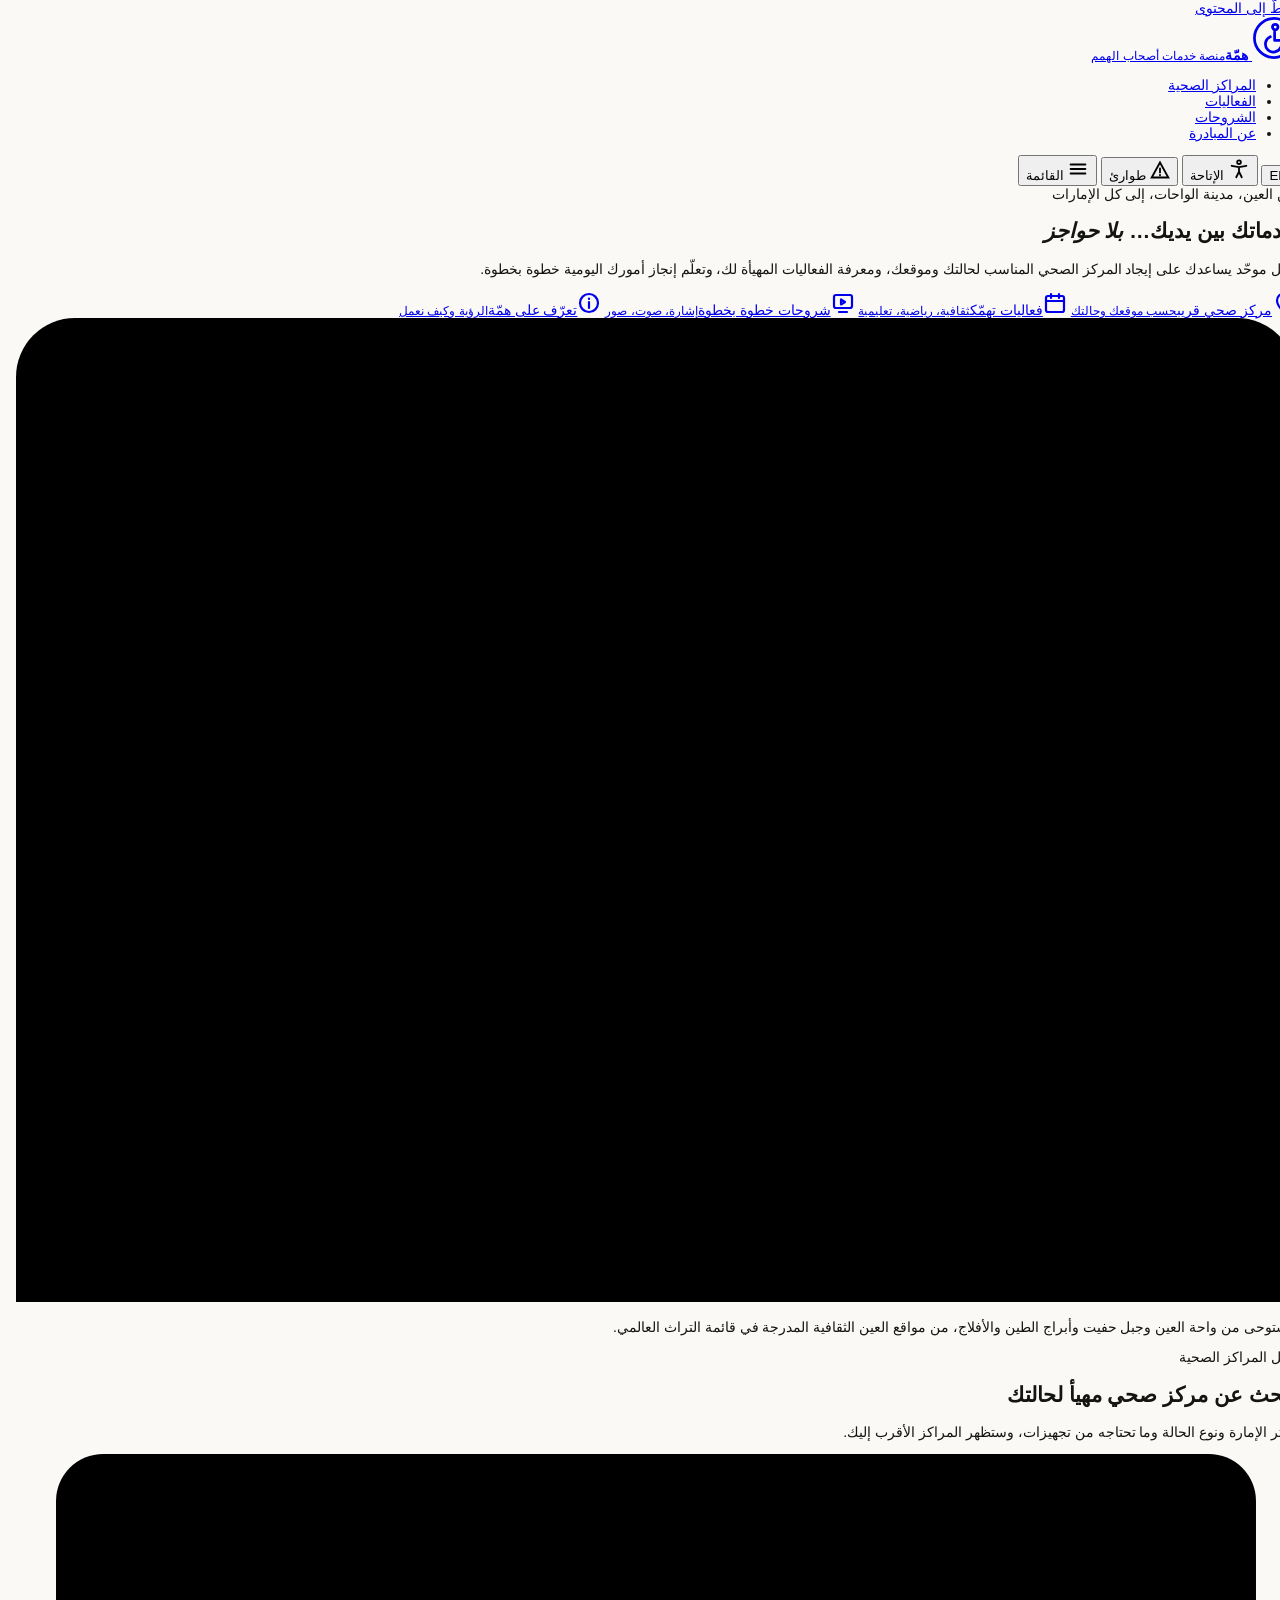
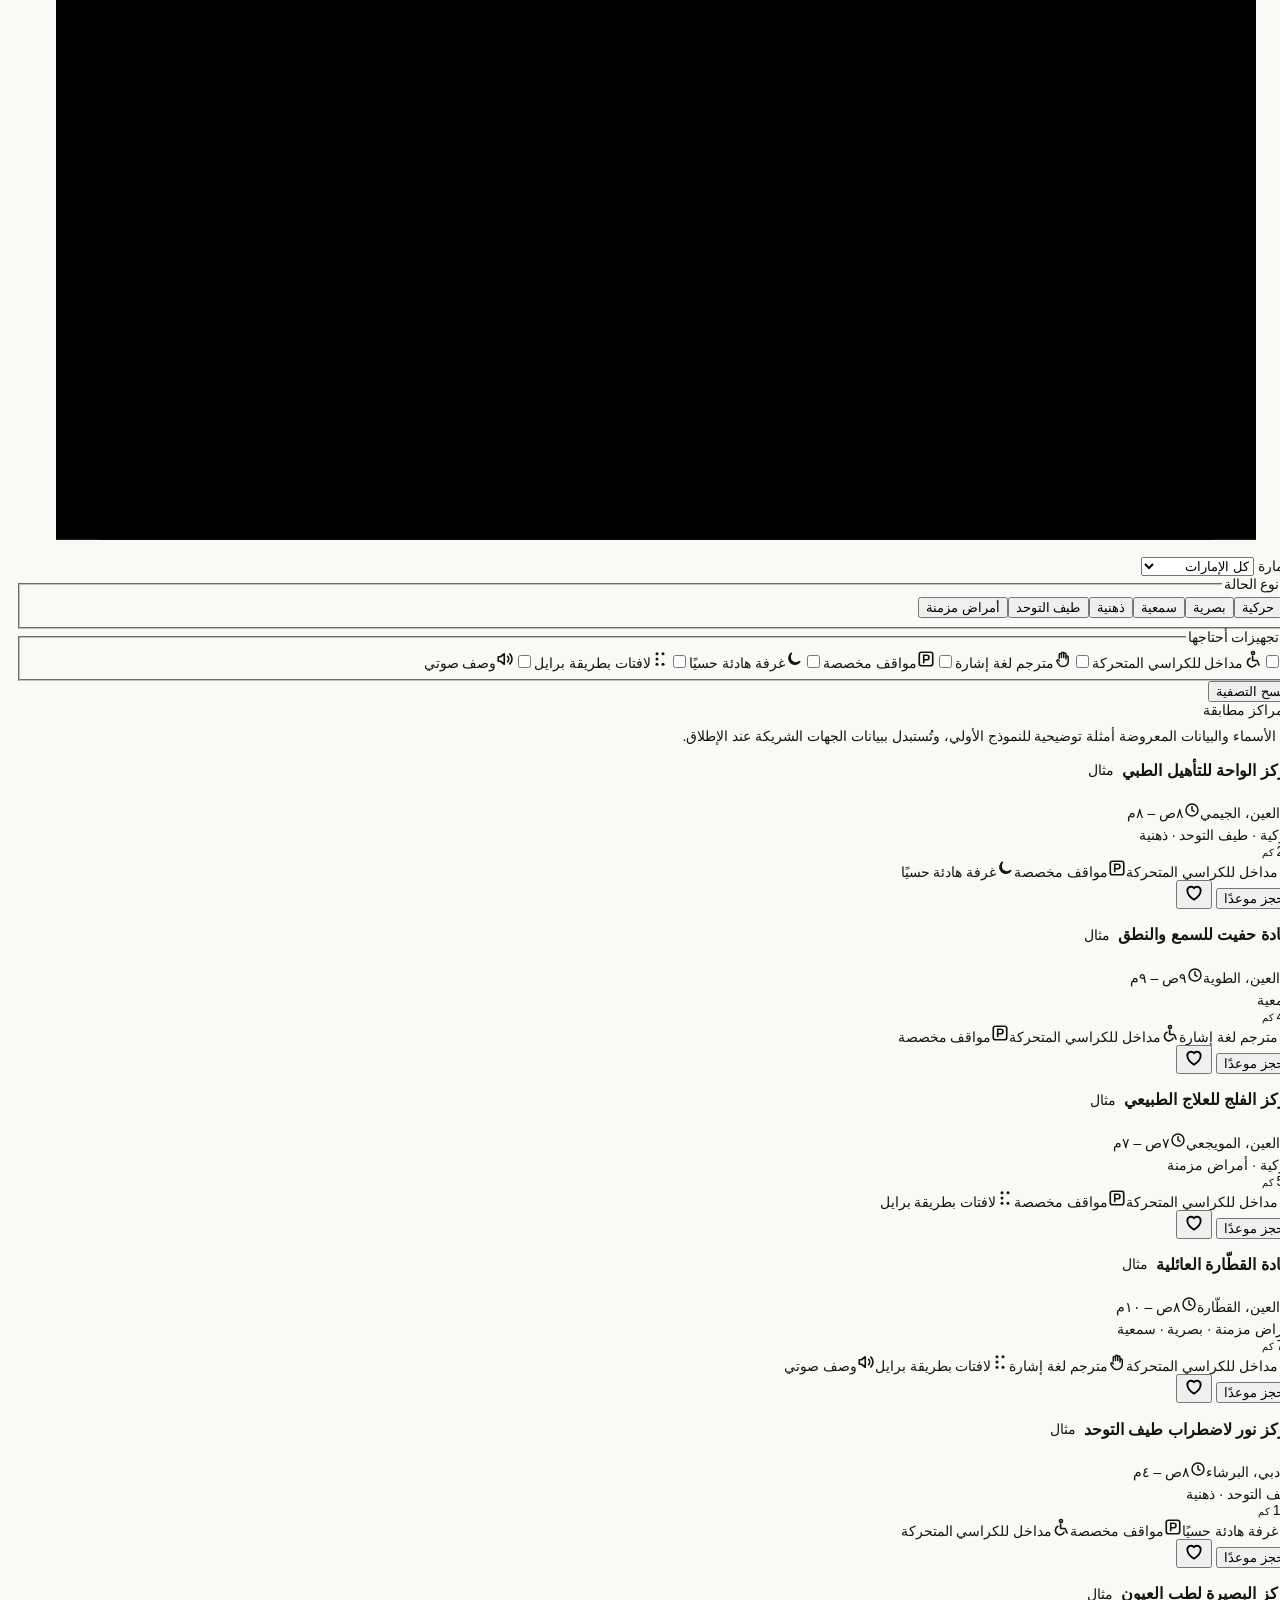
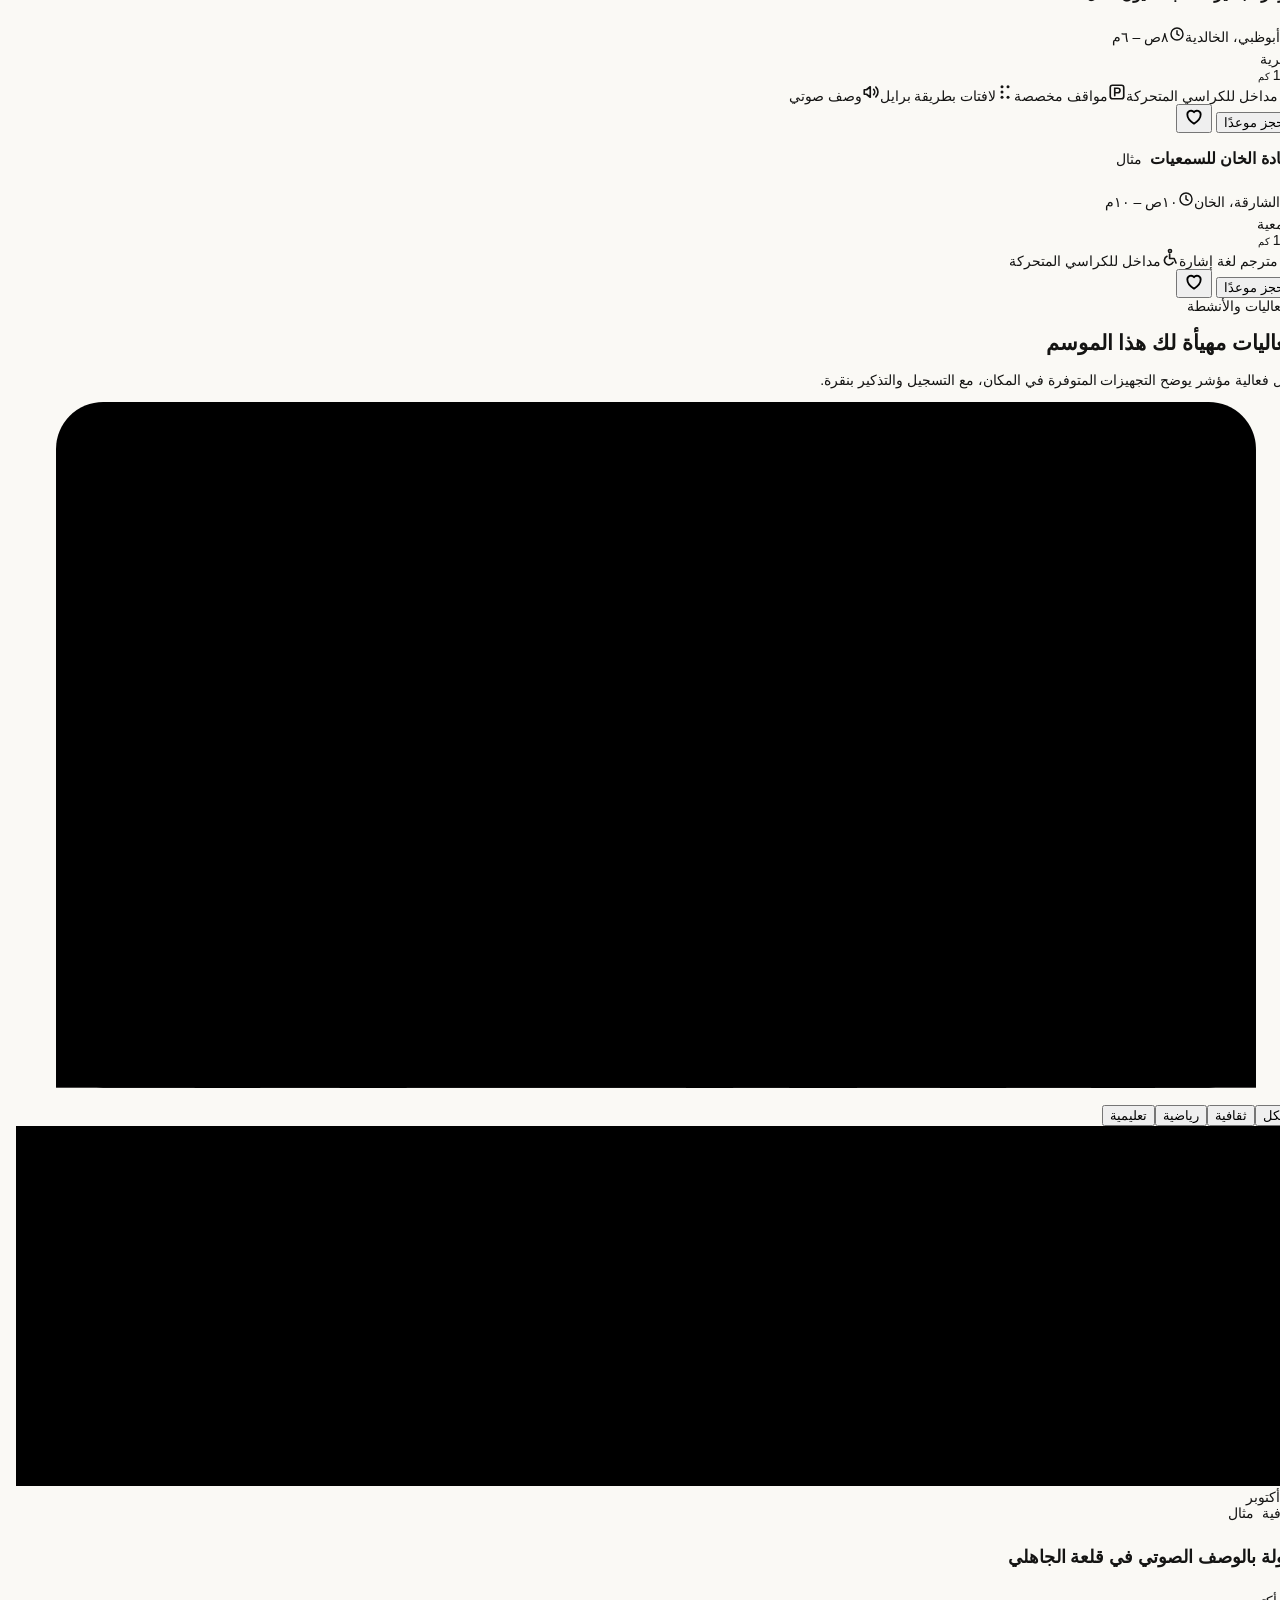
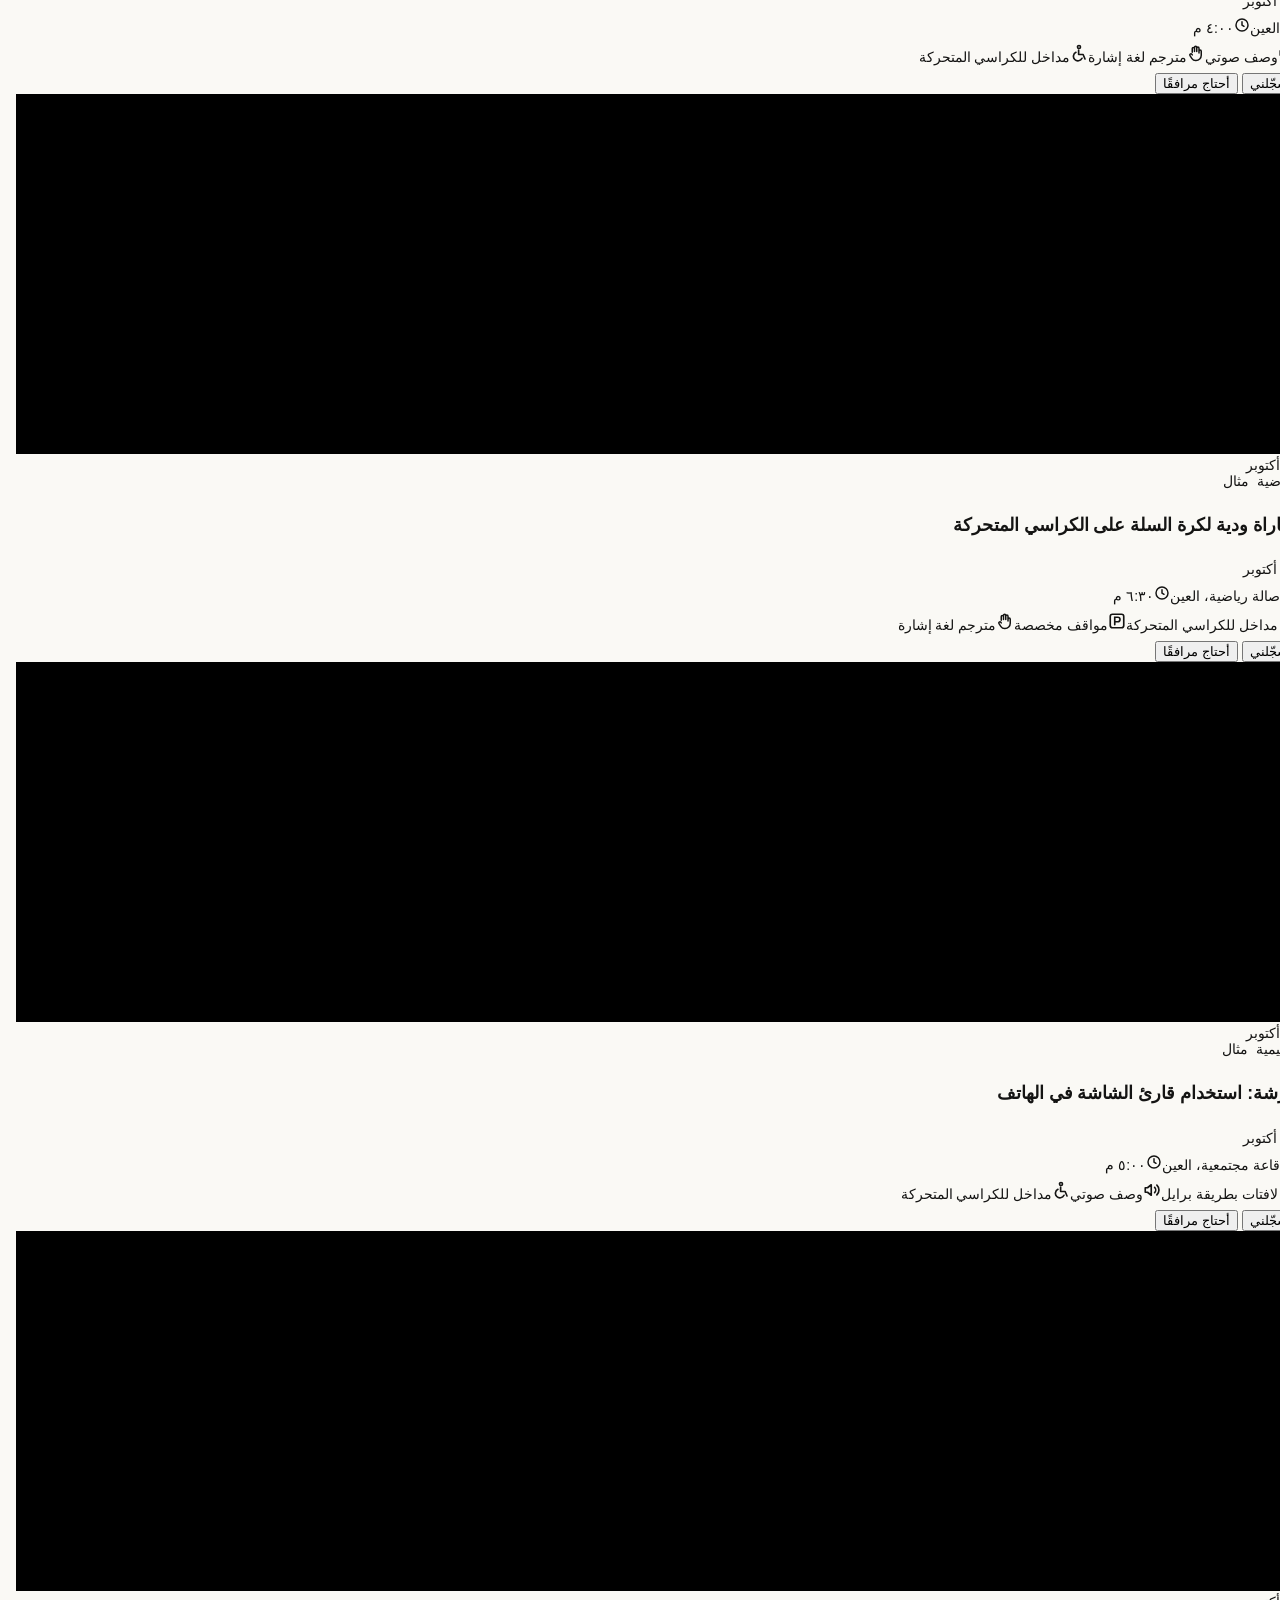
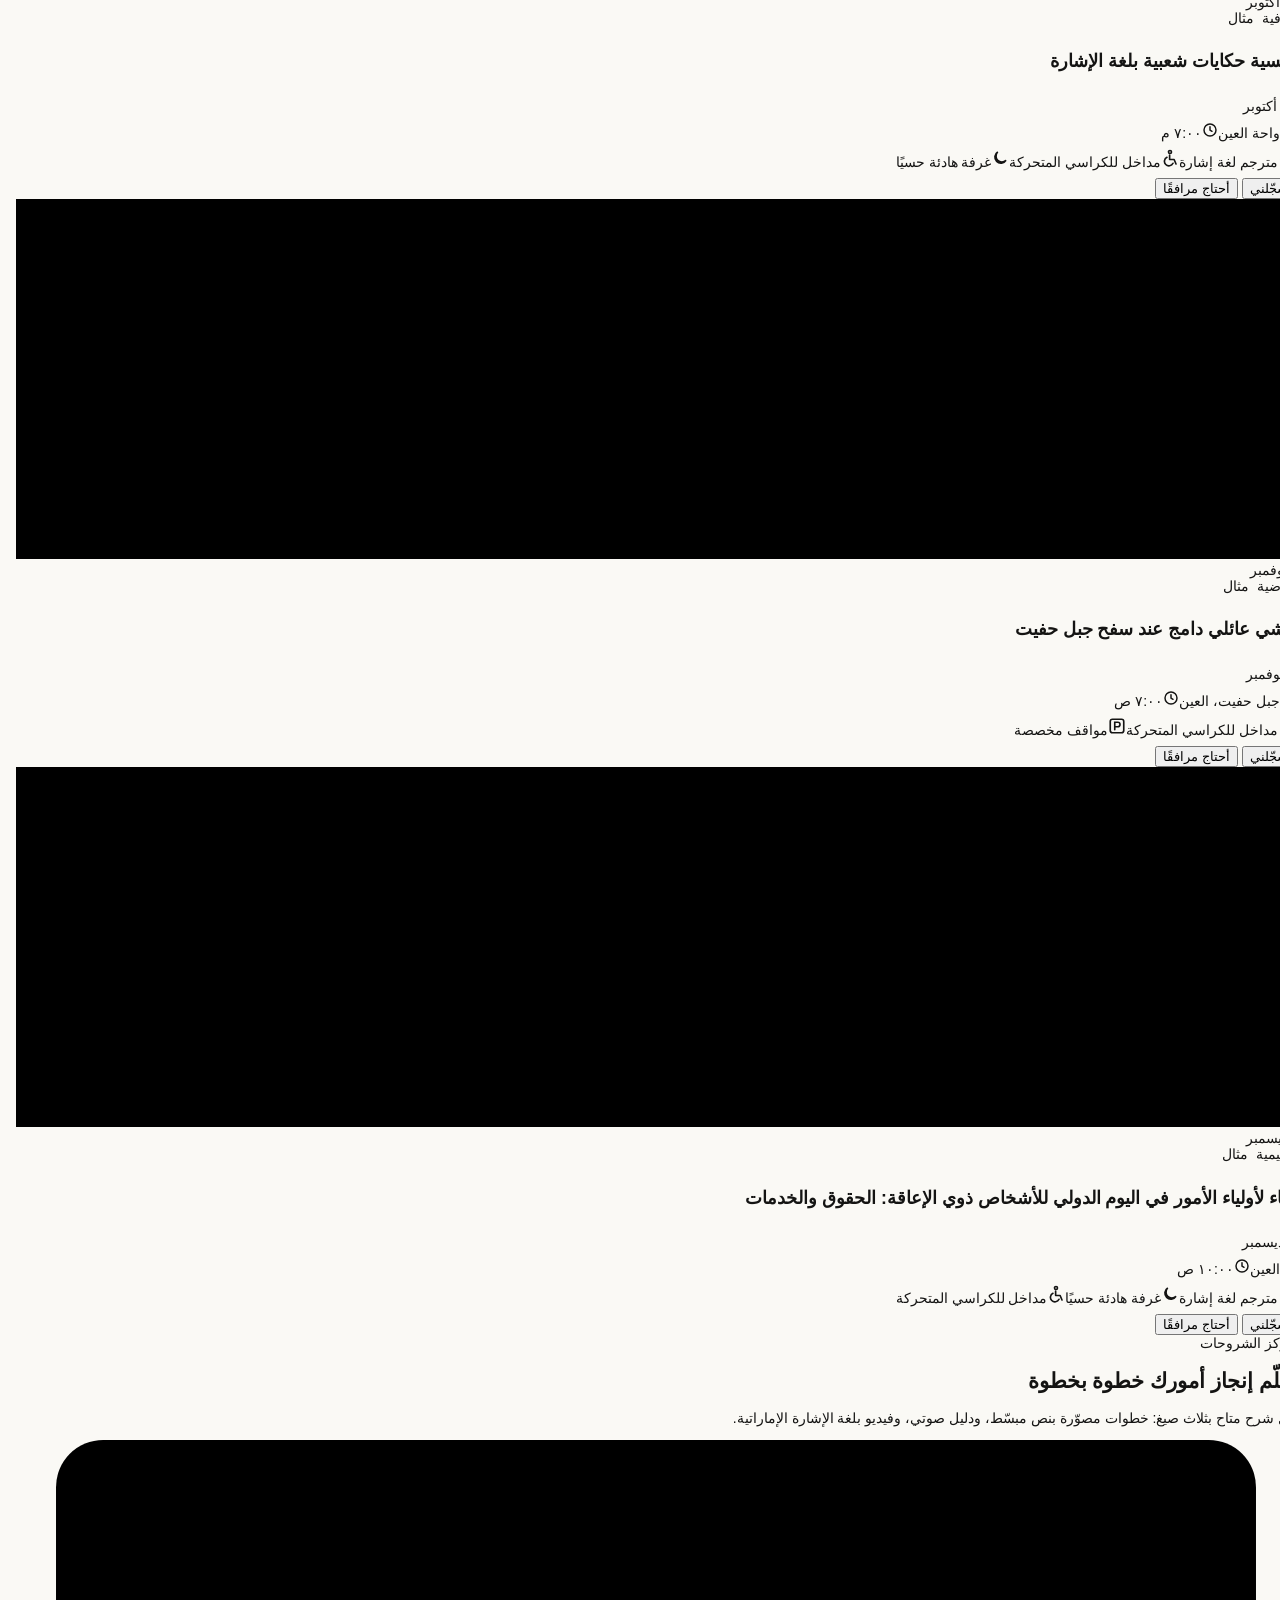
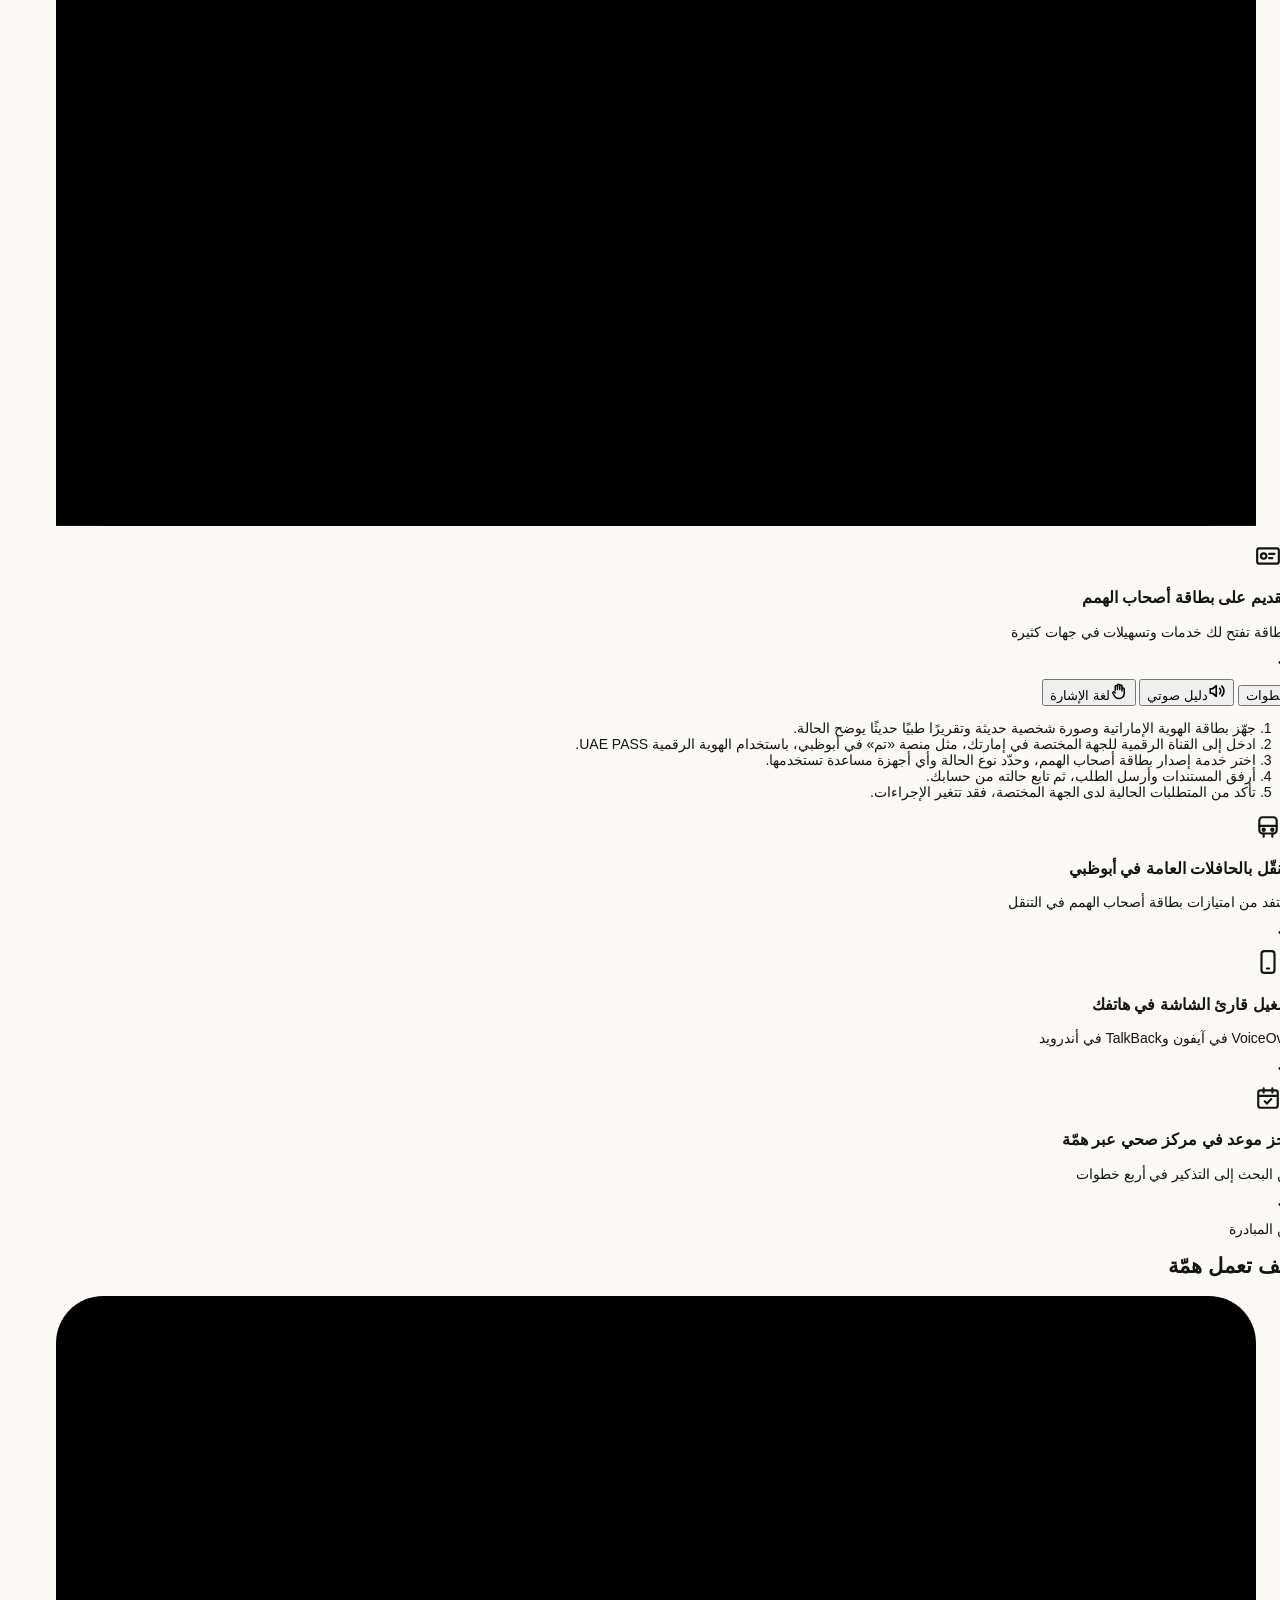
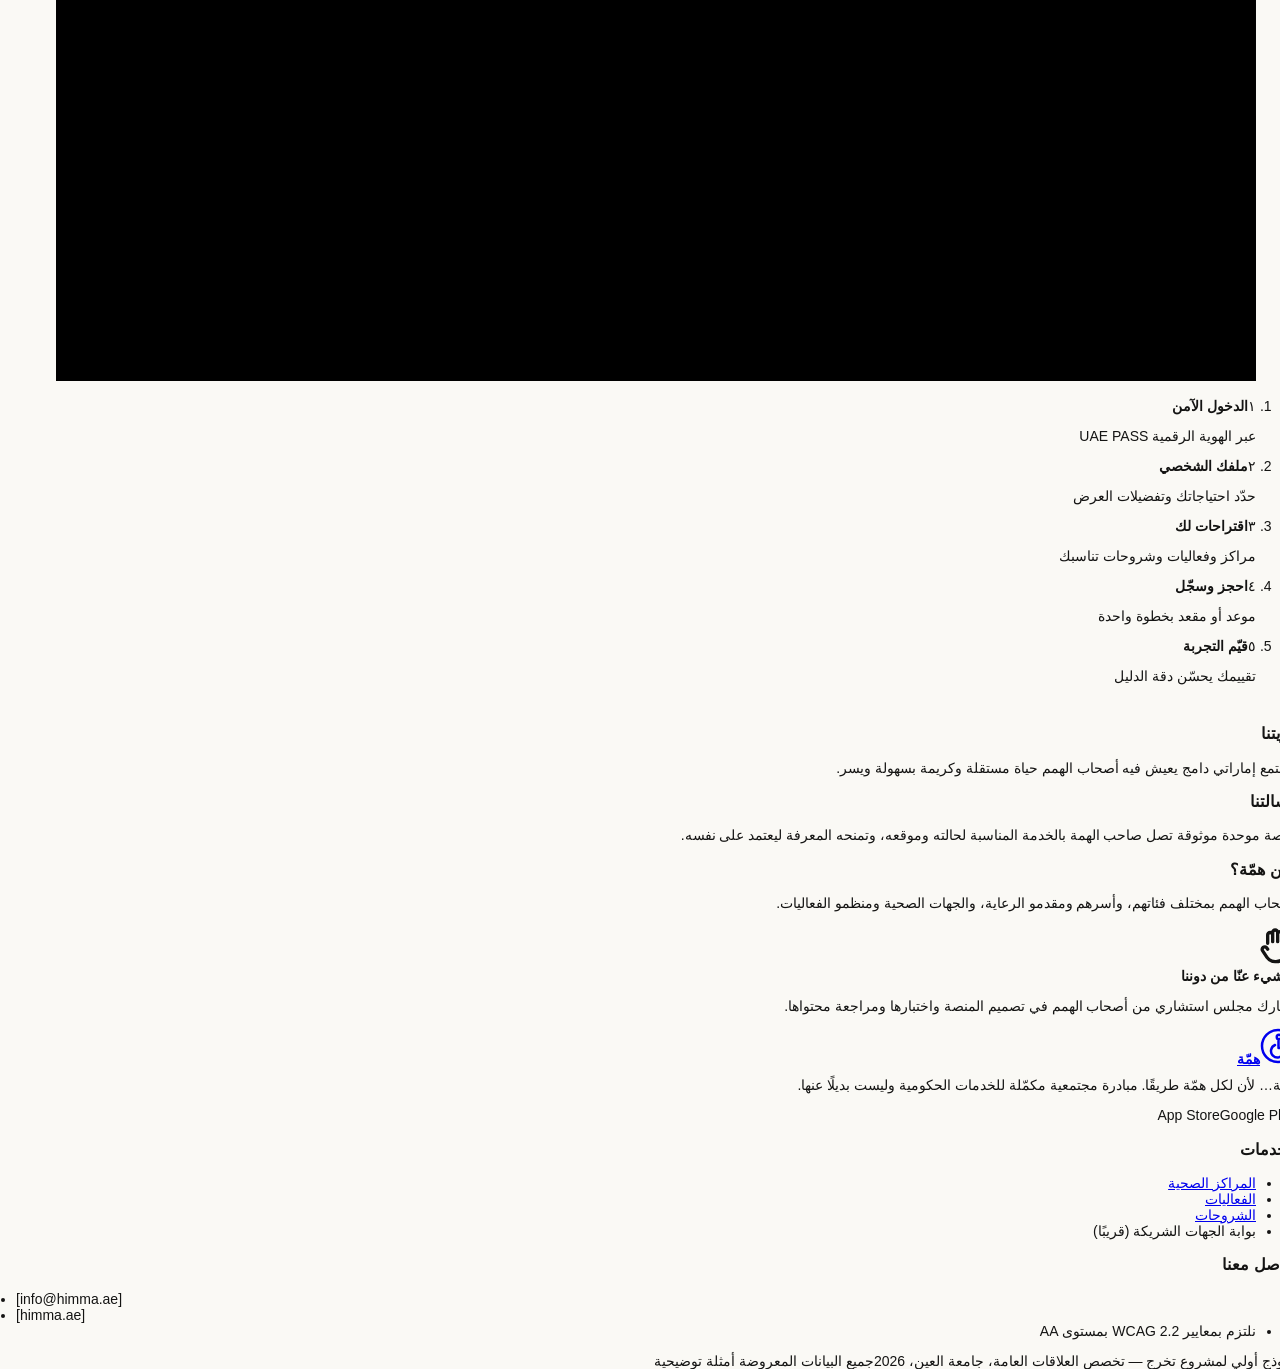
==== commit fbeb2c5b: "Rename index.html.html to index.html" ====
--- a/index.html
+++ b/index.html
@@ -3,236 +3,7 @@
 <link rel="preconnect" href="https://fonts.googleapis.com">
 <link rel="preconnect" href="https://fonts.gstatic.com" crossorigin>
 <link rel="stylesheet" href="https://fonts.googleapis.com/css2?family=Reem+Kufi:wght@500;700&family=IBM+Plex+Sans+Arabic:wght@400;500;600;700&family=Atkinson+Hyperlegible:wght@400;700&family=Tajawal:wght@400;500;700&display=swap">
-<style>
-:root{
-  --bg:#EEF1EC; --surface:#FFFFFF; --surface-2:#E2E9E1; --ink:#15251D; --ink-2:#3E5148;
-  --line:#C5D0C6; --palm:#1C5A42; --falaj:#0A6571; --adobe:#9A5222; --adobe-soft:#EFDCC7;
-  --stone:#6B6155; --danger:#A3211B; --on-accent:#FFFFFF; --sky:#F6E7D2; --sun:#E7A55B;
-  --ridge:#B79C80; --ridge-2:#9C8266; --focus:#0A6571;
-  --skin:#C68A60; --robe:#FBFBF6; --abaya:#1E1E22;
-  --font-display:'Reem Kufi','IBM Plex Sans Arabic',Tahoma,sans-serif;
-  --font-body:'IBM Plex Sans Arabic',Tahoma,'Segoe UI',sans-serif;
-  --radius:14px; --tap:48px;
-  color-scheme:light;
-}
-@media (prefers-color-scheme: dark){
-  :root:not([data-theme="light"]){
-    --bg:#0F1713; --surface:#16211B; --surface-2:#1E2B24; --ink:#E7EEE9; --ink-2:#B2C1B7;
-    --line:#2E3E35; --palm:#62BD95; --falaj:#55C3CE; --adobe:#E39E66; --adobe-soft:#3A2B1E;
-    --stone:#B8AC9C; --danger:#F07C73; --on-accent:#0F1713; --sky:#1B2620; --sun:#C98A45;
-    --ridge:#4B4034; --ridge-2:#3A3129; --focus:#55C3CE; --skin:#B07A55; --robe:#D9DFD7; --abaya:#08090A; color-scheme:dark;
-  }
-}
-:root[data-theme="dark"]{
-  --bg:#0F1713; --surface:#16211B; --surface-2:#1E2B24; --ink:#E7EEE9; --ink-2:#B2C1B7;
-  --line:#2E3E35; --palm:#62BD95; --falaj:#55C3CE; --adobe:#E39E66; --adobe-soft:#3A2B1E;
-  --stone:#B8AC9C; --danger:#F07C73; --on-accent:#0F1713; --sky:#1B2620; --sun:#C98A45;
-  --ridge:#4B4034; --ridge-2:#3A3129; --focus:#55C3CE; --skin:#B07A55; --robe:#D9DFD7; --abaya:#08090A; color-scheme:dark;
-}
-/* High-contrast mode (user choice, wins over both themes) */
-:root.hc{
-  --bg:#000; --surface:#000; --surface-2:#0D0D0D; --ink:#FFF; --ink-2:#FFF; --line:#FFF;
-  --palm:#FFE500; --falaj:#7FE8FF; --adobe:#FFB067; --adobe-soft:#1A1A1A; --stone:#FFF;
-  --danger:#FF8A80; --on-accent:#000; --sky:#000; --sun:#FFE500; --ridge:#333; --ridge-2:#222;
-  --focus:#FFE500; --skin:#C68A60; --robe:#FFFFFF; --abaya:#333; color-scheme:dark;
-}
-:root.readable{ --font-body:'Atkinson Hyperlegible','Tajawal',Tahoma,sans-serif; --font-display:'Atkinson Hyperlegible','Tajawal',Tahoma,sans-serif; }
-html{font-size:100%} html.fs-1{font-size:112.5%} html.fs-2{font-size:125%} html.fs-3{font-size:140%}
-body{background:var(--bg);color:var(--ink);font-family:var(--font-body);font-size:1rem;line-height:1.7;margin:0}
-.readable body, .readable{letter-spacing:.01em;word-spacing:.08em}
-*{box-sizing:border-box} [hidden]{display:none!important}
-a{color:var(--falaj);text-underline-offset:3px}
-:focus-visible{outline:3px solid var(--focus);outline-offset:3px;border-radius:6px}
-h1,h2,h3{font-family:var(--font-display);line-height:1.3;text-wrap:balance;margin:0}
-p{margin:0;text-wrap:pretty}
-button,select,input{font:inherit;color:inherit}
-.wrap{max-width:1180px;margin-inline:auto;padding-inline:20px}
-.sr-only{position:absolute;width:1px;height:1px;overflow:hidden;clip:rect(0 0 0 0);white-space:nowrap}
-.skip{position:absolute;inset-inline-start:12px;top:-60px;background:var(--palm);color:var(--on-accent);padding:10px 16px;border-radius:10px;z-index:100;font-weight:700}
-.skip:focus{top:12px}
-
-/* Fort merlon border — crenellations of Al Jahili & Qasr Al Muwaiji */
-.merlons{height:12px;background:linear-gradient(90deg,var(--adobe) 55%,transparent 0) 0 0/28px 12px repeat-x;opacity:.9}
-.falaj-line{height:10px;border-block:2px solid var(--falaj);opacity:.55;margin-block:0}
-
-/* Header */
-header.site{position:sticky;top:env(safe-area-inset-top,0px);z-index:50;background:var(--surface);border-bottom:1px solid var(--line)}
-.bar{display:flex;align-items:center;gap:16px;min-height:72px;flex-wrap:wrap;padding-block:8px}
-.brand{display:flex;align-items:center;gap:10px;text-decoration:none;color:var(--ink)}
-.brand b{font-family:var(--font-display);font-size:1.6rem;color:var(--palm);line-height:1}
-.brand small{display:block;font-size:.75rem;color:var(--ink-2);letter-spacing:.04em}
-nav.main{margin-inline-start:auto}
-nav.main ul{list-style:none;display:flex;gap:4px;margin:0;padding:0;flex-wrap:wrap}
-nav.main a{display:flex;align-items:center;min-height:var(--tap);padding-inline:14px;border-radius:10px;color:var(--ink);text-decoration:none;font-weight:600}
-nav.main a:hover{background:var(--surface-2)}
-.tools{display:flex;gap:8px;align-items:center}
-.btn{display:inline-flex;align-items:center;justify-content:center;gap:8px;min-height:var(--tap);padding-inline:18px;border-radius:12px;border:2px solid transparent;font-weight:700;cursor:pointer;text-decoration:none;background:var(--surface-2);color:var(--ink);transition:background .15s,transform .15s}
-.btn:hover{transform:translateY(-1px)}
-.btn.primary{background:var(--palm);color:var(--on-accent)}
-.btn.outline{background:transparent;border-color:var(--line)}
-.btn.danger{background:var(--danger);color:var(--on-accent)}
-.btn svg{flex-shrink:0}
-.menu-toggle{display:none}
-@media (max-width:980px){
-  .menu-toggle{display:inline-flex}
-  nav.main{order:5;width:100%;margin:0}
-  nav.main ul{display:none;flex-direction:column;padding-bottom:10px}
-  nav.main.open ul{display:flex}
-  .tools{margin-inline-start:auto}
-}
-@media (max-width:520px){ .tools .label-long{display:none} .brand small{display:none} }
-
-/* Popovers (a11y + emergency) */
-.pop{position:absolute;inset-inline-end:20px;top:calc(100% + 8px);width:min(380px,calc(100vw - 32px));background:var(--surface);border:2px solid var(--line);border-radius:18px;padding:20px;box-shadow:0 18px 40px rgba(0,0,0,.18);display:grid;gap:14px}
-.pop h2{font-size:1.2rem}
-.opt-row{display:flex;align-items:center;justify-content:space-between;gap:12px}
-.seg{display:flex;gap:6px}
-.seg button{min-width:var(--tap);min-height:var(--tap);border-radius:10px;border:2px solid var(--line);background:var(--surface);font-weight:700;cursor:pointer}
-.seg button[aria-pressed="true"]{background:var(--palm);color:var(--on-accent);border-color:var(--palm)}
-.switch{position:relative;width:60px;height:34px;border-radius:999px;border:2px solid var(--line);background:var(--surface-2);cursor:pointer;flex-shrink:0}
-.switch::after{content:"";position:absolute;top:3px;inset-inline-start:3px;width:24px;height:24px;border-radius:50%;background:var(--ink-2);transition:inset-inline-start .15s}
-.switch[aria-checked="true"]{background:var(--palm);border-color:var(--palm)}
-.switch[aria-checked="true"]::after{inset-inline-start:29px;background:var(--on-accent)}
-.em-num{display:flex;justify-content:space-between;align-items:center;padding:12px 14px;border-radius:12px;background:var(--surface-2);font-weight:700}
-.em-num span:last-child{font-family:var(--font-display);font-size:1.6rem;color:var(--danger);direction:ltr}
-
-/* Hero */
-.hero{padding-block:48px 40px}
-.hero-grid{display:grid;grid-template-columns:1.05fr .95fr;gap:40px;align-items:center}
-.eyebrow{display:inline-flex;align-items:center;gap:8px;font-weight:700;color:var(--adobe);font-size:.95rem;letter-spacing:.02em}
-.hero h1{font-size:clamp(2.2rem,5vw,3.8rem);margin-block:12px 16px;color:var(--ink)}
-.hero h1 em{font-style:normal;color:var(--palm)}
-.hero .lead{font-size:1.15rem;color:var(--ink-2);max-width:56ch}
-.quick{display:grid;grid-template-columns:repeat(2,minmax(0,1fr));gap:12px;margin-top:28px}
-.quick a{display:flex;align-items:center;gap:14px;min-height:76px;padding:14px 16px;border-radius:16px;background:var(--surface);border:2px solid var(--line);text-decoration:none;color:var(--ink);font-weight:700;font-size:1.05rem;transition:border-color .15s,transform .15s}
-.quick a:hover{border-color:var(--palm);transform:translateY(-2px)}
-.quick .ic{width:44px;height:44px;border-radius:12px;display:grid;place-items:center;flex-shrink:0;color:var(--on-accent)}
-.quick small{display:block;font-weight:500;color:var(--ink-2);font-size:.85rem}
-.scene{width:100%;max-width:100%;height:auto;border-radius:24px;display:block}
-.scene-cap{font-size:.85rem;color:var(--ink-2);margin-top:10px;text-align:center}
-@media (max-width:860px){ .hero-grid{grid-template-columns:1fr} .scene-box{order:-1} .quick{grid-template-columns:1fr} }
-
-/* Sections */
-section.block{padding-block:56px}
-section.alt{background:var(--surface)}
-.sec-head{display:flex;flex-wrap:wrap;align-items:end;justify-content:space-between;gap:16px;margin-bottom:28px}
-.sec-head h2{font-size:clamp(1.7rem,3.2vw,2.4rem)}
-.sec-head p{color:var(--ink-2);max-width:60ch;margin-top:6px}
-.kicker{font-weight:700;color:var(--adobe);font-size:.9rem;letter-spacing:.03em}
-.note{display:flex;gap:10px;align-items:flex-start;background:var(--adobe-soft);border-radius:12px;padding:12px 14px;font-size:.92rem;color:var(--ink)}
-
-/* Section illustrations */
-.sec-head.with-art{display:grid;grid-template-columns:minmax(0,1fr) minmax(0,460px);align-items:center;gap:32px}
-.art{margin:0}
-.art svg{width:100%;height:auto;display:block;border-radius:22px;max-width:100%}
-.art figcaption{font-size:.85rem;color:var(--ink-2);margin-top:8px}
-.ev-art{grid-column:1/-1;width:100%;height:96px;display:block;border-radius:12px}
-.simple .art,.simple .ev-art{display:none!important}
-.simple .sec-head.with-art{grid-template-columns:1fr}
-@media (max-width:860px){ .sec-head.with-art{grid-template-columns:1fr} }
-
-/* Finder */
-.finder{display:grid;grid-template-columns:300px 1fr;gap:28px;align-items:start}
-.filters{background:var(--surface);border:2px solid var(--line);border-radius:18px;padding:20px;display:grid;gap:20px;position:sticky;top:96px}
-section.alt .filters{background:var(--bg)}
-.filters fieldset{border:0;margin:0;padding:0;display:grid;gap:10px}
-.filters legend,.flabel{font-weight:700;margin-bottom:6px;padding:0}
-select{min-height:var(--tap);border-radius:10px;border:2px solid var(--line);background:var(--surface);padding-inline:12px;width:100%}
-.chips{display:flex;flex-wrap:wrap;gap:8px}
-.chip{min-height:44px;padding-inline:14px;border-radius:999px;border:2px solid var(--line);background:var(--surface);cursor:pointer;font-weight:600;display:inline-flex;align-items:center;gap:6px}
-.chip[aria-pressed="true"]{background:var(--palm);color:var(--on-accent);border-color:var(--palm)}
-.check{display:flex;align-items:center;gap:10px;min-height:44px;cursor:pointer}
-.check input{width:24px;height:24px;accent-color:var(--palm)}
-.results{display:grid;gap:16px}
-.count{font-weight:700;color:var(--ink-2)}
-.card{background:var(--surface);border:2px solid var(--line);border-radius:18px;padding:20px;display:grid;gap:12px}
-section.alt .card{background:var(--bg)}
-.card-top{display:flex;justify-content:space-between;gap:12px;align-items:flex-start}
-.card h3{font-size:1.25rem}
-.meta{display:flex;flex-wrap:wrap;gap:6px 18px;color:var(--ink-2);font-size:.95rem}
-.meta span{display:inline-flex;align-items:center;gap:6px}
-.dist{font-family:var(--font-display);font-size:1.3rem;color:var(--falaj);white-space:nowrap;font-variant-numeric:tabular-nums}
-.feat{display:flex;flex-wrap:wrap;gap:8px}
-.feat span{display:inline-flex;align-items:center;gap:6px;padding:4px 10px;border-radius:8px;background:var(--surface-2);font-size:.88rem;font-weight:600}
-.ex{font-size:.75rem;font-weight:700;color:var(--adobe);border:1.5px solid var(--adobe);border-radius:6px;padding:1px 7px;white-space:nowrap}
-.actions{display:flex;flex-wrap:wrap;gap:10px;align-items:center}
-.status{font-size:.92rem;font-weight:600;color:var(--palm)}
-.fav[aria-pressed="true"]{color:var(--danger);border-color:var(--danger)}
-.empty{padding:28px;text-align:center;border:2px dashed var(--line);border-radius:18px;color:var(--ink-2)}
-@media (max-width:860px){ .finder{grid-template-columns:1fr} .filters{position:static} }
-
-/* Events */
-.tabs{display:flex;flex-wrap:wrap;gap:8px;margin-bottom:22px}
-.events{display:grid;grid-template-columns:repeat(auto-fill,minmax(320px,1fr));gap:18px}
-.ev{display:grid;grid-template-columns:auto 1fr;gap:16px;align-items:start}
-.date{width:74px;border-radius:14px;overflow:hidden;text-align:center;border:2px solid var(--line);background:var(--surface)}
-.date b{display:block;font-family:var(--font-display);font-size:1.9rem;line-height:1.2;padding-top:6px;font-variant-numeric:tabular-nums}
-.date span{display:block;font-size:.8rem;font-weight:700;padding:3px 0 6px}
-.cat-cultural{--cat:var(--adobe)} .cat-sports{--cat:var(--palm)} .cat-educational{--cat:var(--falaj)}
-.ev .date span{background:var(--cat);color:var(--on-accent)}
-.tag{font-size:.82rem;font-weight:700;color:var(--cat)}
-@media (max-width:420px){ .events{grid-template-columns:1fr} }
-
-/* Tutorials */
-.tuts{display:grid;grid-template-columns:repeat(2,minmax(0,1fr));gap:18px;align-items:start}
-.tut{padding:0;overflow:hidden}
-.tut summary{list-style:none;cursor:pointer;display:flex;gap:14px;align-items:center;padding:20px;min-height:var(--tap)}
-.tut summary::-webkit-details-marker{display:none}
-.tut .ic{width:52px;height:52px;border-radius:14px;display:grid;place-items:center;background:var(--surface-2);color:var(--palm);flex-shrink:0}
-.tut summary h3{font-size:1.15rem}
-.tut summary p{color:var(--ink-2);font-size:.92rem}
-.chev{margin-inline-start:auto;transition:transform .2s;flex-shrink:0}
-.tut[open] .chev{transform:rotate(180deg)}
-.tut-body{padding:0 20px 20px;display:grid;gap:14px}
-.fmt{display:flex;gap:6px;flex-wrap:wrap;border-bottom:2px solid var(--line);padding-bottom:10px}
-.fmt button{min-height:44px;padding-inline:12px;border-radius:10px;border:0;background:transparent;font-weight:700;cursor:pointer;display:inline-flex;align-items:center;gap:6px;color:var(--ink-2)}
-.fmt button[aria-selected="true"]{background:var(--surface-2);color:var(--ink)}
-ol.steps{margin:0;padding:0;list-style:none;counter-reset:s;display:grid;gap:10px}
-ol.steps li{counter-increment:s;display:grid;grid-template-columns:36px 1fr;gap:12px;align-items:start}
-ol.steps li::before{content:counter(s);width:36px;height:36px;border-radius:50%;background:var(--palm);color:var(--on-accent);display:grid;place-items:center;font-weight:700;font-family:var(--font-display)}
-.sign-box{border:2px dashed var(--line);border-radius:14px;padding:22px;display:flex;gap:14px;align-items:center;color:var(--ink-2)}
-.audio-box{display:grid;gap:12px}
-@media (max-width:760px){ .tuts{grid-template-columns:1fr} }
-
-/* Journey */
-.journey{display:grid;grid-template-columns:repeat(5,minmax(0,1fr));gap:14px;list-style:none;padding:0;margin:0;position:relative}
-.journey::before{content:"";position:absolute;top:30px;inset-inline:10%;height:0;border-top:3px dotted var(--falaj);opacity:.6}
-.journey li{position:relative;text-align:center;display:grid;gap:8px;justify-items:center}
-.journey .n{width:60px;height:60px;border-radius:50%;background:var(--surface);border:3px solid var(--palm);display:grid;place-items:center;font-family:var(--font-display);font-size:1.5rem;color:var(--palm);font-weight:700}
-.journey b{font-size:1.05rem}
-.journey p{font-size:.9rem;color:var(--ink-2)}
-@media (max-width:760px){ .journey{grid-template-columns:1fr;text-align:start} .journey::before{display:none} .journey li{grid-template-columns:60px 1fr;text-align:start;justify-items:start;align-items:center} .journey li p{grid-column:2} }
-
-/* About */
-.about{display:grid;grid-template-columns:repeat(3,minmax(0,1fr));gap:18px}
-.about .card h3{font-size:1.15rem;color:var(--palm)}
-@media (max-width:760px){ .about{grid-template-columns:1fr} }
-.quote{margin-top:22px;padding:22px 24px;border-radius:18px;background:var(--palm);color:var(--on-accent);display:flex;gap:16px;align-items:center;flex-wrap:wrap}
-.quote b{font-family:var(--font-display);font-size:1.4rem}
-
-/* Footer */
-footer.site{background:var(--surface);border-top:1px solid var(--line);padding-block:36px 28px}
-.foot{display:grid;grid-template-columns:1.3fr 1fr 1fr;gap:28px}
-.foot h3{font-size:1rem;margin-bottom:8px}
-.foot ul{list-style:none;padding:0;margin:0;display:grid;gap:6px;color:var(--ink-2)}
-.stores{display:flex;gap:10px;flex-wrap:wrap;margin-top:12px}
-.stores span{border:2px solid var(--line);border-radius:10px;padding:8px 14px;font-weight:700;font-size:.9rem}
-.fine{margin-top:26px;padding-top:18px;border-top:1px solid var(--line);font-size:.85rem;color:var(--ink-2);display:flex;flex-wrap:wrap;justify-content:space-between;gap:10px}
-@media (max-width:760px){ .foot{grid-template-columns:1fr} }
-
-/* Simple mode: fewer decorations, larger targets, hide secondary text */
-.simple .secondary,.simple .scene-box,.simple .merlons,.simple .falaj-line{display:none!important}
-.simple .hero-grid{grid-template-columns:1fr}
-.simple{--tap:58px}
-.simple .quick a{min-height:92px;font-size:1.2rem}
-
-@media (prefers-reduced-motion: reduce){ *{transition:none!important;animation:none!important} }
-.rm *{transition:none!important;animation:none!important}
-.sway{transform-origin:50% 100%;animation:sway 6s ease-in-out infinite}
-@keyframes sway{0%,100%{transform:rotate(-1.2deg)}50%{transform:rotate(1.2deg)}}
-.ripple{animation:flow 5s linear infinite}
-@keyframes flow{to{stroke-dashoffset:-60}}
-</style>
+<link rel="stylesheet" href="css/style.css">
 
 <a class="skip" href="#main" data-i18n="skip">تخطَّ إلى المحتوى</a>
 <div id="live" class="sr-only" aria-live="polite"></div>
@@ -580,220 +351,6 @@
   </div>
 </footer>
 
-<script>
-(function(){
-const I = {
- wheel:'<svg width="18" height="18" viewBox="0 0 24 24" fill="none" stroke="currentColor" stroke-width="2.2" stroke-linecap="round" stroke-linejoin="round" aria-hidden="true"><circle cx="12" cy="4" r="2"/><path d="M11.5 8v6h6l2.5 6"/><path d="M8 11a6 6 0 1 0 8 8"/></svg>',
- sign:'<svg width="18" height="18" viewBox="0 0 24 24" fill="none" stroke="currentColor" stroke-width="2" stroke-linecap="round" stroke-linejoin="round" aria-hidden="true"><path d="M7 11V6a1.5 1.5 0 0 1 3 0v4M10 10V4.5a1.5 1.5 0 0 1 3 0V10M13 10V5.5a1.5 1.5 0 0 1 3 0V12M16 9.5a1.5 1.5 0 0 1 3 0V15a7 7 0 0 1-7 7h-.5a6 6 0 0 1-4.9-2.6L4 15.5a1.5 1.5 0 0 1 2.4-1.8L7 14.5"/></svg>',
- park:'<svg width="18" height="18" viewBox="0 0 24 24" fill="none" stroke="currentColor" stroke-width="2.2" stroke-linecap="round" aria-hidden="true"><rect x="3" y="3" width="18" height="18" rx="3"/><path d="M9 17V7h4a3 3 0 0 1 0 6H9"/></svg>',
- sensory:'<svg width="18" height="18" viewBox="0 0 24 24" fill="none" stroke="currentColor" stroke-width="2.2" stroke-linecap="round" aria-hidden="true"><path d="M20 15a8 8 0 1 1-11-11 7 7 0 0 0 11 11z"/></svg>',
- braille:'<svg width="18" height="18" viewBox="0 0 24 24" fill="currentColor" aria-hidden="true"><circle cx="8" cy="5" r="2"/><circle cx="16" cy="5" r="2"/><circle cx="8" cy="12" r="2"/><circle cx="8" cy="19" r="2"/><circle cx="16" cy="19" r="2"/></svg>',
- audio:'<svg width="18" height="18" viewBox="0 0 24 24" fill="none" stroke="currentColor" stroke-width="2.2" stroke-linecap="round" stroke-linejoin="round" aria-hidden="true"><path d="M11 5L6 9H3v6h3l5 4z"/><path d="M15.5 8.5a5 5 0 0 1 0 7M18.5 5.5a9 9 0 0 1 0 13"/></svg>',
- pin:'<svg width="16" height="16" viewBox="0 0 24 24" fill="none" stroke="currentColor" stroke-width="2.2" aria-hidden="true"><path d="M12 21s-7-6.2-7-11.5A7 7 0 0 1 19 9.5C19 14.8 12 21 12 21z"/><circle cx="12" cy="9.5" r="2.5"/></svg>',
- clock:'<svg width="16" height="16" viewBox="0 0 24 24" fill="none" stroke="currentColor" stroke-width="2.2" stroke-linecap="round" aria-hidden="true"><circle cx="12" cy="12" r="9"/><path d="M12 7v5l3 2"/></svg>',
- heart:'<svg width="20" height="20" viewBox="0 0 24 24" fill="none" stroke="currentColor" stroke-width="2.2" stroke-linejoin="round" aria-hidden="true"><path d="M12 20s-8-5-8-11a4.5 4.5 0 0 1 8-2.8A4.5 4.5 0 0 1 20 9c0 6-8 11-8 11z"/></svg>',
- chev:'<svg class="chev" width="22" height="22" viewBox="0 0 24 24" fill="none" stroke="currentColor" stroke-width="2.4" stroke-linecap="round" stroke-linejoin="round" aria-hidden="true"><path d="M6 9l6 6 6-6"/></svg>',
- play:'<svg width="18" height="18" viewBox="0 0 24 24" fill="currentColor" aria-hidden="true"><path d="M7 4l13 8-13 8z"/></svg>',
- stop:'<svg width="18" height="18" viewBox="0 0 24 24" fill="currentColor" aria-hidden="true"><rect x="6" y="6" width="12" height="12" rx="2"/></svg>',
- card:'<svg width="26" height="26" viewBox="0 0 24 24" fill="none" stroke="currentColor" stroke-width="2" stroke-linecap="round" aria-hidden="true"><rect x="2" y="5" width="20" height="14" rx="2"/><circle cx="8" cy="12" r="2.5"/><path d="M13 10h5M13 14h3"/></svg>',
- bus:'<svg width="26" height="26" viewBox="0 0 24 24" fill="none" stroke="currentColor" stroke-width="2" stroke-linecap="round" aria-hidden="true"><rect x="4" y="3" width="16" height="15" rx="3"/><path d="M4 11h16M8 18v3M16 18v3"/><circle cx="8" cy="14.5" r="1"/><circle cx="16" cy="14.5" r="1"/></svg>',
- phone:'<svg width="26" height="26" viewBox="0 0 24 24" fill="none" stroke="currentColor" stroke-width="2" stroke-linecap="round" aria-hidden="true"><rect x="6" y="2" width="12" height="20" rx="2.5"/><path d="M11 18h2"/></svg>',
- cal:'<svg width="26" height="26" viewBox="0 0 24 24" fill="none" stroke="currentColor" stroke-width="2" stroke-linecap="round" aria-hidden="true"><rect x="3" y="5" width="18" height="16" rx="2"/><path d="M3 10h18M8 3v4M16 3v4M9 15l2 2 4-4"/></svg>'
-};
-
-const T = {
- ar:{skip:'تخطَّ إلى المحتوى',brand:'همّة',brandSub:'منصة خدمات أصحاب الهمم',navLabel:'القائمة الرئيسية',nav1:'المراكز الصحية',nav2:'الفعاليات',nav3:'الشروحات',nav4:'عن المبادرة',a11y:'الإتاحة',em:'طوارئ',menu:'القائمة',
-  a11yTitle:'إعدادات الإتاحة',optSize:'حجم النص',optHc:'تباين عالٍ',optRead:'خط سهل القراءة',optSimple:'الوضع المبسّط',optMotion:'إيقاف الحركة',optReset:'استعادة الإعدادات الافتراضية',
-  emTitle:'أرقام الطوارئ في الإمارات',emAmb:'الإسعاف',emPol:'الشرطة',emFire:'الدفاع المدني',emNote:'في التطبيق، يرسل زر الطوارئ موقعك إلى جهة الاتصال التي تحددها في ملفك.',
-  eyebrow:'من العين، مدينة الواحات، إلى كل الإمارات',h1a:'خدماتك بين يديك…',h1b:'بلا حواجز',lead:'دليل موحّد يساعدك على إيجاد المركز الصحي المناسب لحالتك وموقعك، ومعرفة الفعاليات المهيأة لك، وتعلّم إنجاز أمورك اليومية خطوة بخطوة.',
-  q1:'مركز صحي قريب',q1s:'حسب موقعك وحالتك',q2:'فعاليات تهمّك',q2s:'ثقافية، رياضية، تعليمية',q3:'شروحات خطوة بخطوة',q3s:'إشارة، صوت، صور',q4:'تعرّف على همّة',q4s:'الرؤية وكيف نعمل',
-  sceneCap:'مستوحى من واحة العين وجبل حفيت وأبراج الطين والأفلاج، من مواقع العين الثقافية المدرجة في قائمة التراث العالمي.',
-  k1:'دليل المراكز الصحية',centersH:'ابحث عن مركز صحي مهيأ لحالتك',centersP:'اختر الإمارة ونوع الحالة وما تحتاجه من تجهيزات، وستظهر المراكز الأقرب إليك.',filterLabel:'تصفية المراكز',fEmirate:'الإمارة',fCond:'نوع الحالة',fFeat:'تجهيزات أحتاجها',clear:'مسح التصفية',
-  exNote:'الأسماء والبيانات المعروضة أمثلة توضيحية للنموذج الأولي، وتُستبدل ببيانات الجهات الشريكة عند الإطلاق.',
-  count:n=>n===0?'لا توجد نتائج':n===1?'مركز واحد مطابق':n===2?'مركزان مطابقان':n<=10?n+' مراكز مطابقة':n+' مركزًا مطابقًا',
-  empty:'لا يوجد مركز يطابق كل الخيارات. جرّب إزالة أحد التجهيزات أو اختيار إمارة أخرى.',
-  km:'كم',away:'من موقعك',hours:'ساعات العمل',book:'احجز موعدًا',booked:'تم تسجيل طلب تجريبي. هذه نسخة توضيحية، ولم يُرسل أي حجز فعلي.',fav:'أضف إلى المفضلة',unfav:'إزالة من المفضلة',ex:'مثال',
-  k2:'الفعاليات والأنشطة',eventsH:'فعاليات مهيأة لك هذا الموسم',eventsP:'لكل فعالية مؤشر يوضح التجهيزات المتوفرة في المكان، مع التسجيل والتذكير بنقرة.',evType:'نوع الفعالية',
-  all:'الكل',cultural:'ثقافية',sports:'رياضية',educational:'تعليمية',register:'سجّلني',registered:'مسجّل — سنذكّرك قبل الموعد',companion:'أحتاج مرافقًا',compOn:'طُلب مرافق متطوع',
-  k3:'مركز الشروحات',guidesH:'تعلّم إنجاز أمورك خطوة بخطوة',guidesP:'كل شرح متاح بثلاث صيغ: خطوات مصوّرة بنص مبسّط، ودليل صوتي، وفيديو بلغة الإشارة الإماراتية.',
-  fSteps:'خطوات',fAudio:'دليل صوتي',fSign:'لغة الإشارة',listen:'استمع إلى الشرح',stopL:'إيقاف',noVoice:'القراءة الصوتية غير مدعومة في هذا المتصفح. يمكنك استخدام قارئ الشاشة في جهازك.',
-  signPh:'يُضاف هنا فيديو الشرح بلغة الإشارة الإماراتية بالتعاون مع مترجمين معتمدين.',audioP:'يقرأ الدليل الصوتي الخطوات بصوت واضح وسرعة هادئة.',
-  k4:'عن المبادرة',aboutH:'كيف تعمل همّة',quoteB:'لا شيء عنّا من دوننا',quoteP:'يشارك مجلس استشاري من أصحاب الهمم في تصميم المنصة واختبارها ومراجعة محتواها.',
-  footP:'همّة… لأن لكل همّة طريقًا. مبادرة مجتمعية مكمّلة للخدمات الحكومية وليست بديلًا عنها.',fServices:'الخدمات',partnerPortal:'بوابة الجهات الشريكة (قريبًا)',fContact:'تواصل معنا',fAccess:'نلتزم بمعايير WCAG 2.2 بمستوى AA',
-  fine1:'نموذج أولي لمشروع تخرج — تخصص العلاقات العامة، جامعة العين، 2026',fine2:'جميع البيانات المعروضة أمثلة توضيحية',art1:'مركز صحي مهيأ بمنحدر ومواقف مخصصة، يصل إليه شاب على كرسي متحرك',art2:'أمسية في فناء قلعة طينية، مع مترجمة لغة إشارة على المسرح وجمهور متنوع',art3:'هاتف بنص مكبّر ودليل صوتي، وشاشة تعرض مترجمة لغة إشارة، وحافلة بمنحدر عند محطة',art4:'عائلات وأصحاب همم يجتمعون تحت شجرة الغاف، الشجرة الوطنية للإمارات',langBtn:'Switch to English'},
- en:{skip:'Skip to content',brand:'Himma',brandSub:'Services for People of Determination',navLabel:'Main menu',nav1:'Health centres',nav2:'Events',nav3:'Guides',nav4:'About',a11y:'Accessibility',em:'Emergency',menu:'Menu',
-  a11yTitle:'Accessibility settings',optSize:'Text size',optHc:'High contrast',optRead:'Easy-read font',optSimple:'Simple mode',optMotion:'Stop motion',optReset:'Restore defaults',
-  emTitle:'UAE emergency numbers',emAmb:'Ambulance',emPol:'Police',emFire:'Civil Defence',emNote:'In the app, the emergency button sends your location to the contact you choose in your profile.',
-  eyebrow:'From Al Ain, the Garden City, to every emirate',h1a:'Your services, within reach.',h1b:'No barriers.',lead:'One guide to find the health centre that fits your condition and location, discover events ready for you, and learn everyday tasks step by step.',
-  q1:'A health centre near me',q1s:'By location and condition',q2:'Events for me',q2s:'Cultural, sports, learning',q3:'Step-by-step guides',q3s:'Sign, audio, pictures',q4:'Meet Himma',q4s:'Our vision and how it works',
-  sceneCap:'Inspired by Al Ain Oasis, Jebel Hafeet, mud-brick towers and aflaj channels, part of the Cultural Sites of Al Ain on the World Heritage List.',
-  k1:'Health centre guide',centersH:'Find a health centre ready for you',centersP:'Choose an emirate, a condition and the facilities you need. The nearest matches appear first.',filterLabel:'Filter centres',fEmirate:'Emirate',fCond:'Condition',fFeat:'Facilities I need',clear:'Clear filters',
-  exNote:'Names and details shown are examples for this prototype. Partner data replaces them at launch.',
-  count:n=>n===0?'No results':n===1?'1 matching centre':n+' matching centres',
-  empty:'No centre matches every option. Try removing a facility or choosing another emirate.',
-  km:'km',away:'from you',hours:'Opening hours',book:'Book an appointment',booked:'Sample request recorded. This is a demo, so no real booking was sent.',fav:'Add to favourites',unfav:'Remove from favourites',ex:'Example',
-  k2:'Events & activities',eventsH:'Accessible events this season',eventsP:'Each event shows the facilities available at the venue. Register and get a reminder in one tap.',evType:'Event type',
-  all:'All',cultural:'Cultural',sports:'Sports',educational:'Learning',register:'Register',registered:'Registered. We will remind you before it starts',companion:'I need a companion',compOn:'Volunteer companion requested',
-  k3:'Guides',guidesH:'Learn everyday tasks step by step',guidesP:'Every guide comes in three formats: illustrated steps in plain language, an audio guide, and an Emirati Sign Language video.',
-  fSteps:'Steps',fAudio:'Audio guide',fSign:'Sign language',listen:'Listen to this guide',stopL:'Stop',noVoice:'Read-aloud is not supported in this browser. You can use your device screen reader.',
-  signPh:'An Emirati Sign Language video of this guide will appear here, produced with certified interpreters.',audioP:'The audio guide reads each step in a clear voice at a calm pace.',
-  k4:'About',aboutH:'How Himma works',quoteB:'Nothing about us without us',quoteP:'An advisory council of People of Determination helps design, test and review the platform.',
-  footP:'Himma: every determination has a way. A community initiative that complements government services and does not replace them.',fServices:'Services',partnerPortal:'Partner portal (coming soon)',fContact:'Contact',fAccess:'Built to WCAG 2.2 level AA',
-  fine1:'Graduation project prototype. Public Relations, Al Ain University, 2026',fine2:'All data shown is illustrative',art1:'An accessible health centre with a ramp and reserved parking, reached by a young man in a wheelchair',art2:'An evening in a mud-brick fort courtyard, with a sign language interpreter on stage and a diverse audience',art3:'A phone with enlarged text and an audio guide, a screen showing a sign language interpreter, and a bus with a ramp at a stop',art4:'Families and People of Determination gathering under a ghaf tree, the national tree of the UAE',langBtn:'التبديل إلى العربية'}
-};
-
-const EMIRATES=[['all','كل الإمارات','All emirates'],['auh','أبوظبي (العين)','Abu Dhabi (Al Ain)'],['auh2','أبوظبي (المدينة)','Abu Dhabi (city)'],['dxb','دبي','Dubai'],['shj','الشارقة','Sharjah'],['ajm','عجمان','Ajman'],['uaq','أم القيوين','Umm Al Quwain'],['rak','رأس الخيمة','Ras Al Khaimah'],['fuj','الفجيرة','Fujairah']];
-const CONDS=[['mobility','حركية','Mobility'],['visual','بصرية','Visual'],['hearing','سمعية','Hearing'],['intellectual','ذهنية','Intellectual'],['autism','طيف التوحد','Autism'],['chronic','أمراض مزمنة','Chronic illness']];
-const FEATS=[['wheel','مداخل للكراسي المتحركة','Wheelchair access'],['sign','مترجم لغة إشارة','Sign interpreter'],['park','مواقف مخصصة','Reserved parking'],['sensory','غرفة هادئة حسيًا','Sensory-quiet room'],['braille','لافتات بطريقة برايل','Braille signage'],['audio','وصف صوتي','Audio description']];
-
-const CENTRES=[
- {ar:'مركز الواحة للتأهيل الطبي',en:'Al Waha Medical Rehabilitation Centre',em:'auh',area:['العين، الجيمي','Al Ain, Al Jimi'],km:2.1,conds:['mobility','autism','intellectual'],feats:['wheel','park','sensory'],hrs:['٨ص – ٨م','8am – 8pm']},
- {ar:'عيادة حفيت للسمع والنطق',en:'Hafeet Hearing & Speech Clinic',em:'auh',area:['العين، الطوية','Al Ain, Al Towayya'],km:4.5,conds:['hearing'],feats:['sign','wheel','park'],hrs:['٩ص – ٩م','9am – 9pm']},
- {ar:'مركز الفلج للعلاج الطبيعي',en:'Al Falaj Physiotherapy Centre',em:'auh',area:['العين، المويجعي','Al Ain, Al Muwaiji'],km:5.8,conds:['mobility','chronic'],feats:['wheel','park','braille'],hrs:['٧ص – ٧م','7am – 7pm']},
- {ar:'عيادة القطّارة العائلية',en:'Al Qattara Family Clinic',em:'auh',area:['العين، القطّارة','Al Ain, Al Qattara'],km:7.3,conds:['chronic','visual','hearing'],feats:['wheel','sign','braille','audio'],hrs:['٨ص – ١٠م','8am – 10pm']},
- {ar:'مركز البصيرة لطب العيون',en:'Al Baseera Eye Centre',em:'auh2',area:['أبوظبي، الخالدية','Abu Dhabi, Al Khalidiya'],km:148,conds:['visual'],feats:['wheel','park','braille','audio'],hrs:['٨ص – ٦م','8am – 6pm']},
- {ar:'مركز نور لاضطراب طيف التوحد',en:'Noor Autism Centre',em:'dxb',area:['دبي، البرشاء','Dubai, Al Barsha'],km:132,conds:['autism','intellectual'],feats:['sensory','park','wheel'],hrs:['٨ص – ٤م','8am – 4pm']},
- {ar:'عيادة الخان للسمعيات',en:'Al Khan Audiology Clinic',em:'shj',area:['الشارقة، الخان','Sharjah, Al Khan'],km:156,conds:['hearing'],feats:['sign','wheel'],hrs:['١٠ص – ١٠م','10am – 10pm']}
-];
-
-const EVENTS=[
- {cat:'cultural',d:10,m:['أكتوبر','Oct'],ar:'جولة بالوصف الصوتي في قلعة الجاهلي',en:'Audio-described tour of Al Jahili Fort',place:['العين','Al Ain'],time:['٤:٠٠ م','4:00 pm'],feats:['audio','sign','wheel']},
- {cat:'sports',d:17,m:['أكتوبر','Oct'],ar:'مباراة ودية لكرة السلة على الكراسي المتحركة',en:'Wheelchair basketball friendly match',place:['صالة رياضية، العين','Sports hall, Al Ain'],time:['٦:٣٠ م','6:30 pm'],feats:['wheel','park','sign']},
- {cat:'educational',d:21,m:['أكتوبر','Oct'],ar:'ورشة: استخدام قارئ الشاشة في الهاتف',en:'Workshop: using your phone screen reader',place:['قاعة مجتمعية، العين','Community hall, Al Ain'],time:['٥:٠٠ م','5:00 pm'],feats:['braille','audio','wheel']},
- {cat:'cultural',d:24,m:['أكتوبر','Oct'],ar:'أمسية حكايات شعبية بلغة الإشارة',en:'Folk tales evening in sign language',place:['واحة العين','Al Ain Oasis'],time:['٧:٠٠ م','7:00 pm'],feats:['sign','wheel','sensory']},
- {cat:'sports',d:1,m:['نوفمبر','Nov'],ar:'مشي عائلي دامج عند سفح جبل حفيت',en:'Inclusive family walk at the foot of Jebel Hafeet',place:['جبل حفيت، العين','Jebel Hafeet, Al Ain'],time:['٧:٠٠ ص','7:00 am'],feats:['wheel','park']},
- {cat:'educational',d:3,m:['ديسمبر','Dec'],ar:'لقاء لأولياء الأمور في اليوم الدولي للأشخاص ذوي الإعاقة: الحقوق والخدمات',en:'Parents session on International Day of Persons with Disabilities: rights and services',place:['العين','Al Ain'],time:['١٠:٠٠ ص','10:00 am'],feats:['sign','sensory','wheel']}
-];
-
-const TUTS=[
- {ic:'card',ar:'التقديم على بطاقة أصحاب الهمم',en:'Applying for the People of Determination card',sar:'البطاقة تفتح لك خدمات وتسهيلات في جهات كثيرة',sen:'The card unlocks services and discounts across many providers',
-  ar_s:['جهّز بطاقة الهوية الإماراتية وصورة شخصية حديثة وتقريرًا طبيًا حديثًا يوضح الحالة.','ادخل إلى القناة الرقمية للجهة المختصة في إمارتك، مثل منصة «تم» في أبوظبي، باستخدام الهوية الرقمية UAE PASS.','اختر خدمة إصدار بطاقة أصحاب الهمم، وحدّد نوع الحالة وأي أجهزة مساعدة تستخدمها.','أرفق المستندات وأرسل الطلب، ثم تابع حالته من حسابك.','تأكد من المتطلبات الحالية لدى الجهة المختصة، فقد تتغير الإجراءات.'],
-  en_s:['Prepare your Emirates ID, a recent photo and a recent medical report describing the condition.','Sign in to the relevant digital channel in your emirate, such as TAMM in Abu Dhabi, with UAE PASS.','Choose the People of Determination card service, then select the condition and any assistive devices you use.','Attach the documents, submit, and follow the status from your account.','Check the current requirements with the issuing authority, as procedures can change.']},
- {ic:'bus',ar:'التنقّل بالحافلات العامة في أبوظبي',en:'Getting around by public bus in Abu Dhabi',sar:'استفد من امتيازات بطاقة أصحاب الهمم في التنقل',sen:'Use the card benefits when you travel',
-  ar_s:['احمل بطاقة أصحاب الهمم معك، فهي تتيح التنقل مجانًا في الحافلات العامة داخل أبوظبي وضواحيها.','خطّط لرحلتك مسبقًا عبر تطبيق أو موقع أبوظبي للتنقل لمعرفة الخط والمحطة الأقرب.','عند الصعود، أظهر البطاقة للسائق واطلب استخدام المنحدر إن احتجت إليه.','في حافلات التنقل بين المدن، مثل رحلة أبوظبي – العين، يحصل حامل البطاقة على خصم ٥٠٪.'],
-  en_s:['Carry your People of Determination card. It gives free travel on public buses in Abu Dhabi and its suburbs.','Plan the trip ahead in the Abu Dhabi Mobility app or website to find your route and nearest stop.','When boarding, show the card to the driver and ask for the ramp if you need it.','On intercity buses, such as Abu Dhabi to Al Ain, card holders get 50% off.']},
- {ic:'phone',ar:'تشغيل قارئ الشاشة في هاتفك',en:'Turning on your phone screen reader',sar:'VoiceOver في آيفون وTalkBack في أندرويد',sen:'VoiceOver on iPhone, TalkBack on Android',
-  ar_s:['في آيفون: افتح الإعدادات، ثم تسهيلات الاستخدام، ثم VoiceOver، وفعّل الخيار.','في أندرويد: افتح الإعدادات، ثم إمكانية الوصول، ثم TalkBack، وفعّل الخيار.','المس أي عنصر مرة واحدة ليُقرأ، والمسه مرتين لفتحه.','اسحب بإصبع واحد يمينًا أو يسارًا للانتقال بين العناصر.'],
-  en_s:['On iPhone: open Settings, then Accessibility, then VoiceOver, and switch it on.','On Android: open Settings, then Accessibility, then TalkBack, and switch it on.','Tap any item once to hear it, and double-tap to open it.','Swipe right or left with one finger to move between items.']},
- {ic:'cal',ar:'حجز موعد في مركز صحي عبر همّة',en:'Booking a health centre appointment on Himma',sar:'من البحث إلى التذكير في أربع خطوات',sen:'From search to reminder in four steps',
-  ar_s:['افتح قسم المراكز الصحية، واختر إمارتك ونوع حالتك.','حدّد التجهيزات التي تحتاجها، مثل مترجم لغة الإشارة أو المواقف المخصصة.','اختر المركز المناسب واضغط «احجز موعدًا»، ثم اختر اليوم والوقت.','ستصلك رسالة تأكيد وتذكير قبل الموعد، مع خيار الملاحة الصوتية حتى باب المركز.'],
-  en_s:['Open Health centres and choose your emirate and condition.','Select the facilities you need, such as a sign interpreter or reserved parking.','Pick a centre, tap Book an appointment, then choose a day and time.','You get a confirmation and a reminder, with voice navigation to the centre door.']}
-];
-
-const JOURNEY=[['الدخول الآمن','Secure sign-in','عبر الهوية الرقمية UAE PASS','With UAE PASS digital identity'],['ملفك الشخصي','Your profile','حدّد احتياجاتك وتفضيلات العرض','Set your needs and display preferences'],['اقتراحات لك','Suggestions for you','مراكز وفعاليات وشروحات تناسبك','Centres, events and guides that fit you'],['احجز وسجّل','Book and register','موعد أو مقعد بخطوة واحدة','An appointment or a seat in one step'],['قيّم التجربة','Rate the visit','تقييمك يحسّن دقة الدليل','Your rating keeps the guide accurate']];
-const ABOUT=[['رؤيتنا','Our vision','مجتمع إماراتي دامج يعيش فيه أصحاب الهمم حياة مستقلة وكريمة بسهولة ويسر.','An inclusive Emirati society where People of Determination live independent, dignified lives with ease.'],['رسالتنا','Our mission','منصة موحدة موثوقة تصل صاحب الهمة بالخدمة المناسبة لحالته وموقعه، وتمنحه المعرفة ليعتمد على نفسه.','One trusted platform that connects each person to the right service for their condition and location, and the know-how to do things independently.'],['لمن همّة؟','Who is Himma for?','أصحاب الهمم بمختلف فئاتهم، وأسرهم ومقدمو الرعاية، والجهات الصحية ومنظمو الفعاليات.','People of Determination of every category, their families and carers, and health providers and event organisers.']];
-
-// ---------- state & prefs ----------
-const root=document.documentElement;
-const S={lang:'ar',emirate:'all',conds:new Set(),feats:new Set(),cat:'all',booked:new Set(),favs:new Set(),reg:new Set(),comp:new Set(),fs:0,hc:false,readable:false,simple:false,rm:false};
-const store={get(){try{return JSON.parse(localStorage.getItem('himma')||'{}')}catch(e){return{}}},set(o){try{localStorage.setItem('himma',JSON.stringify(o))}catch(e){}}};
-const saved=store.get(); ['lang','fs','hc','readable','simple','rm'].forEach(k=>{if(k in saved)S[k]=saved[k]});
-function persist(){store.set({lang:S.lang,fs:S.fs,hc:S.hc,readable:S.readable,simple:S.simple,rm:S.rm})}
-const L=()=>S.lang==='ar'?0:1;
-const t=k=>T[S.lang][k];
-const $=s=>document.querySelector(s);
-const announce=m=>{const l=$('#live');l.textContent='';setTimeout(()=>l.textContent=m,50)};
-
-function applyPrefs(){
-  root.classList.remove('fs-1','fs-2','fs-3'); if(S.fs) root.classList.add('fs-'+S.fs);
-  ['hc','readable','simple','rm'].forEach(k=>root.classList.toggle(k,!!S[k]));
-  document.querySelectorAll('[data-fs]').forEach(b=>b.setAttribute('aria-pressed',String(+b.dataset.fs===S.fs)));
-  document.querySelectorAll('.switch').forEach(b=>b.setAttribute('aria-checked',String(!!S[b.dataset.opt])));
-}
-function applyLang(){
-  root.lang=S.lang; root.dir=S.lang==='ar'?'rtl':'ltr';
-  document.title=S.lang==='ar'?'همّة · Himma':'Himma · همّة';
-  document.querySelectorAll('[data-i18n]').forEach(el=>{const v=t(el.dataset.i18n); if(typeof v==='string') el.textContent=v});
-  document.querySelectorAll('[data-i18n-aria]').forEach(el=>el.setAttribute('aria-label',t(el.dataset.i18nAria)));
-  const lb=$('#langBtn'); lb.textContent=S.lang==='ar'?'EN':'ع'; lb.lang=S.lang==='ar'?'en':'ar'; lb.setAttribute('aria-label',t('langBtn'));
-  $('#sceneT').textContent=S.lang==='ar'?'رسم لواحة العين: جبل حفيت، برج طيني، نخيل، وقناة فلج':'Illustration of Al Ain Oasis: Jebel Hafeet, a mud-brick tower, palms and a falaj channel';
-  buildFilters(); renderCentres(); renderEvents(); renderTuts(); renderAbout();
-}
-
-// ---------- centres ----------
-function buildFilters(){
-  const sel=$('#emirate'); sel.innerHTML=EMIRATES.map(e=>`<option value="${e[0]}">${e[1+L()]}</option>`).join(''); sel.value=S.emirate;
-  $('#condChips').innerHTML=CONDS.map(c=>`<button type="button" class="chip" data-cond="${c[0]}" aria-pressed="${S.conds.has(c[0])}">${c[1+L()]}</button>`).join('');
-  $('#featChecks').innerHTML=FEATS.map(f=>`<label class="check"><input type="checkbox" id="f-${f[0]}" value="${f[0]}" ${S.feats.has(f[0])?'checked':''}>${I[f[0]]}<span>${f[1+L()]}</span></label>`).join('');
-}
-const featLabel=k=>FEATS.find(f=>f[0]===k)[1+L()];
-function renderCentres(){
-  const list=CENTRES.filter(c=>(S.emirate==='all'||c.em===S.emirate)&&(!S.conds.size||[...S.conds].some(x=>c.conds.includes(x)))&&[...S.feats].every(f=>c.feats.includes(f))).sort((a,b)=>a.km-b.km);
-  $('#cCount').textContent=t('count')(list.length);
-  const box=$('#cList');
-  if(!list.length){box.innerHTML=`<div class="empty">${t('empty')}</div>`;return}
-  box.innerHTML=list.map(c=>{const id=c.en; const nm=S.lang==='ar'?c.ar:c.en; const conds=c.conds.map(k=>CONDS.find(x=>x[0]===k)[1+L()]).join(' · ');
-   return `<article class="card"><div class="card-top"><div style="display:grid;gap:6px"><div style="display:flex;gap:8px;align-items:center;flex-wrap:wrap"><h3>${nm}</h3><span class="ex">${t('ex')}</span></div>
-    <div class="meta"><span>${I.pin}${c.area[L()]}</span><span>${I.clock}${c.hrs[L()]}</span></div><div class="meta secondary"><span>${conds}</span></div></div>
-    <div class="dist" aria-label="${c.km} ${t('km')} ${t('away')}">${c.km}<small style="font-size:.7em"> ${t('km')}</small></div></div>
-    <div class="feat">${c.feats.map(f=>`<span>${I[f]}${featLabel(f)}</span>`).join('')}</div>
-    <div class="actions"><button class="btn primary" data-book="${id}">${t('book')}</button>
-     <button class="btn outline fav" data-fav="${id}" aria-pressed="${S.favs.has(id)}" aria-label="${S.favs.has(id)?t('unfav'):t('fav')}">${I.heart}</button>
-     ${S.booked.has(id)?`<span class="status" role="status">${t('booked')}</span>`:''}</div></article>`}).join('');
-}
-
-// ---------- events ----------
-function renderEvents(){
-  $('#evTabs').innerHTML=['all','cultural','sports','educational'].map(c=>`<button class="chip" data-cat="${c}" aria-pressed="${S.cat===c}">${t(c)}</button>`).join('');
-  const list=EVENTS.filter(e=>S.cat==='all'||e.cat===S.cat);
-  $('#evList').innerHTML=list.map(e=>{const id=e.en;
-   return `<article class="card ev cat-${e.cat}"><svg class="ev-art" viewBox="0 0 320 90" preserveAspectRatio="xMidYMid slice" aria-hidden="true"><use href="#ev-${e.cat}" width="320" height="90"/></svg><div class="date" aria-hidden="true"><b>${e.d}</b><span>${e.m[L()]}</span></div>
-    <div style="display:grid;gap:8px"><div style="display:flex;gap:8px;align-items:center;flex-wrap:wrap"><span class="tag">${t(e.cat)}</span><span class="ex">${t('ex')}</span></div>
-     <h3 style="font-size:1.1rem">${S.lang==='ar'?e.ar:e.en}</h3><span class="sr-only">${e.d} ${e.m[L()]}</span>
-     <div class="meta"><span>${I.pin}${e.place[L()]}</span><span>${I.clock}${e.time[L()]}</span></div>
-     <div class="feat">${e.feats.map(f=>`<span>${I[f]}${featLabel(f)}</span>`).join('')}</div>
-     <div class="actions"><button class="btn ${S.reg.has(id)?'':'primary'}" data-reg="${id}" aria-pressed="${S.reg.has(id)}">${S.reg.has(id)?t('registered'):t('register')}</button>
-      <button class="btn outline" data-comp="${id}" aria-pressed="${S.comp.has(id)}">${S.comp.has(id)?t('compOn'):t('companion')}</button></div></div></article>`}).join('');
-}
-
-// ---------- tutorials ----------
-function renderTuts(){
-  $('#tutList').innerHTML=TUTS.map((g,i)=>{const steps=S.lang==='ar'?g.ar_s:g.en_s;
-   return `<details class="card tut" ${i===0?'open':''}><summary><span class="ic">${I[g.ic]}</span><span><h3>${S.lang==='ar'?g.ar:g.en}</h3><p class="secondary">${S.lang==='ar'?g.sar:g.sen}</p></span>${I.chev}</summary>
-   <div class="tut-body"><div class="fmt" role="tablist">
-     <button role="tab" aria-selected="true" aria-controls="p${i}s" data-tab="${i}s">${t('fSteps')}</button>
-     <button role="tab" aria-selected="false" aria-controls="p${i}a" data-tab="${i}a">${I.audio}${t('fAudio')}</button>
-     <button role="tab" aria-selected="false" aria-controls="p${i}g" data-tab="${i}g">${I.sign}${t('fSign')}</button></div>
-    <div role="tabpanel" id="p${i}s"><ol class="steps">${steps.map(s=>`<li><span>${s}</span></li>`).join('')}</ol></div>
-    <div role="tabpanel" id="p${i}a" hidden><div class="audio-box"><p>${t('audioP')}</p><div class="actions"><button class="btn primary" data-speak="${i}">${I.play}${t('listen')}</button><button class="btn outline" data-stop>${I.stop}${t('stopL')}</button></div><p class="status" data-vmsg="${i}"></p></div></div>
-    <div role="tabpanel" id="p${i}g" hidden><div class="sign-box">${I.sign.replace(/18/g,'40')}<p>${t('signPh')}</p></div></div>
-   </div></details>`}).join('');
-}
-function renderAbout(){
-  $('#journey').innerHTML=JOURNEY.map((j,i)=>`<li><span class="n">${S.lang==='ar'?['١','٢','٣','٤','٥'][i]:i+1}</span><b>${j[L()]}</b><p>${j[2+L()]}</p></li>`).join('');
-  $('#aboutCards').innerHTML=ABOUT.map(a=>`<div class="card"><h3>${a[L()]}</h3><p>${a[2+L()]}</p></div>`).join('');
-}
-
-// ---------- events wiring ----------
-document.addEventListener('click',e=>{
-  const b=e.target.closest('button,a'); if(!b)return;
-  if(b.dataset.cond){const k=b.dataset.cond;S.conds.has(k)?S.conds.delete(k):S.conds.add(k);b.setAttribute('aria-pressed',S.conds.has(k));renderCentres();announce($('#cCount').textContent)}
-  else if(b.id==='clearC'){S.emirate='all';S.conds.clear();S.feats.clear();buildFilters();renderCentres();announce($('#cCount').textContent)}
-  else if(b.dataset.book){S.booked.add(b.dataset.book);renderCentres();announce(t('booked'))}
-  else if(b.dataset.fav){const k=b.dataset.fav;S.favs.has(k)?S.favs.delete(k):S.favs.add(k);b.setAttribute('aria-pressed',S.favs.has(k));b.setAttribute('aria-label',S.favs.has(k)?t('unfav'):t('fav'))}
-  else if(b.dataset.cat){S.cat=b.dataset.cat;renderEvents();$(`[data-cat="${S.cat}"]`).focus()}
-  else if(b.dataset.reg){const k=b.dataset.reg;S.reg.has(k)?S.reg.delete(k):S.reg.add(k);renderEvents();const nb=$(`[data-reg="${CSS.escape(k)}"]`);nb&&nb.focus();if(S.reg.has(k))announce(t('registered'))}
-  else if(b.dataset.comp){const k=b.dataset.comp;S.comp.has(k)?S.comp.delete(k):S.comp.add(k);renderEvents();const nb=$(`[data-comp="${CSS.escape(k)}"]`);nb&&nb.focus()}
-  else if(b.dataset.tab){const body=b.closest('.tut-body');body.querySelectorAll('[role=tab]').forEach(x=>x.setAttribute('aria-selected',String(x===b)));body.querySelectorAll('[role=tabpanel]').forEach(p=>p.hidden=p.id!=='p'+b.dataset.tab)}
-  else if(b.dataset.speak){const i=+b.dataset.speak;const msg=$(`[data-vmsg="${i}"]`);
-    try{if(!('speechSynthesis' in window))throw 0;speechSynthesis.cancel();const g=TUTS[i];const txt=[S.lang==='ar'?g.ar:g.en,...(S.lang==='ar'?g.ar_s:g.en_s)].join('. ');const u=new SpeechSynthesisUtterance(txt);u.lang=S.lang==='ar'?'ar-AE':'en-GB';u.rate=.9;speechSynthesis.speak(u)}catch(err){msg.textContent=t('noVoice')}}
-  else if(b.hasAttribute('data-stop')){try{speechSynthesis.cancel()}catch(err){}}
-  else if(b.id==='langBtn'){S.lang=S.lang==='ar'?'en':'ar';persist();applyLang();announce(S.lang==='ar'?'العربية':'English')}
-  else if(b.id==='a11yBtn'||b.id==='emBtn'){const pop=$(b.id==='a11yBtn'?'#a11yPop':'#emPop'),other=$(b.id==='a11yBtn'?'#emPop':'#a11yPop');other.hidden=true;document.querySelectorAll('#a11yBtn,#emBtn').forEach(x=>x!==b&&x.setAttribute('aria-expanded','false'));pop.hidden=!pop.hidden;b.setAttribute('aria-expanded',String(!pop.hidden));if(!pop.hidden)(pop.querySelector('button')||pop).focus()}
-  else if(b.id==='menuBtn'){const n=$('#nav');n.classList.toggle('open');b.setAttribute('aria-expanded',String(n.classList.contains('open')))}
-  else if(b.dataset.fs){S.fs=+b.dataset.fs;applyPrefs();persist()}
-  else if(b.classList.contains('switch')){const k=b.dataset.opt;S[k]=!S[k];applyPrefs();persist()}
-  else if(b.id==='resetA11y'){S.fs=0;S.hc=S.readable=S.simple=S.rm=false;applyPrefs();persist()}
-  else if(b.closest('nav.main')){$('#nav').classList.remove('open');$('#menuBtn').setAttribute('aria-expanded','false')}
-});
-document.addEventListener('change',e=>{
-  if(e.target.id==='emirate'){S.emirate=e.target.value;renderCentres();announce($('#cCount').textContent)}
-  else if(e.target.closest('#featChecks')){const k=e.target.value;e.target.checked?S.feats.add(k):S.feats.delete(k);renderCentres();announce($('#cCount').textContent)}
-});
-document.addEventListener('keydown',e=>{if(e.key==='Escape'){['#a11yPop','#emPop'].forEach(s=>{const p=$(s);if(!p.hidden){p.hidden=true;const btn=$(s==='#a11yPop'?'#a11yBtn':'#emBtn');btn.setAttribute('aria-expanded','false');btn.focus()}})}});
-
-applyPrefs(); applyLang();
-})();
-</script>
+<script src="js/app.js"></script>
 
 </body></html>
